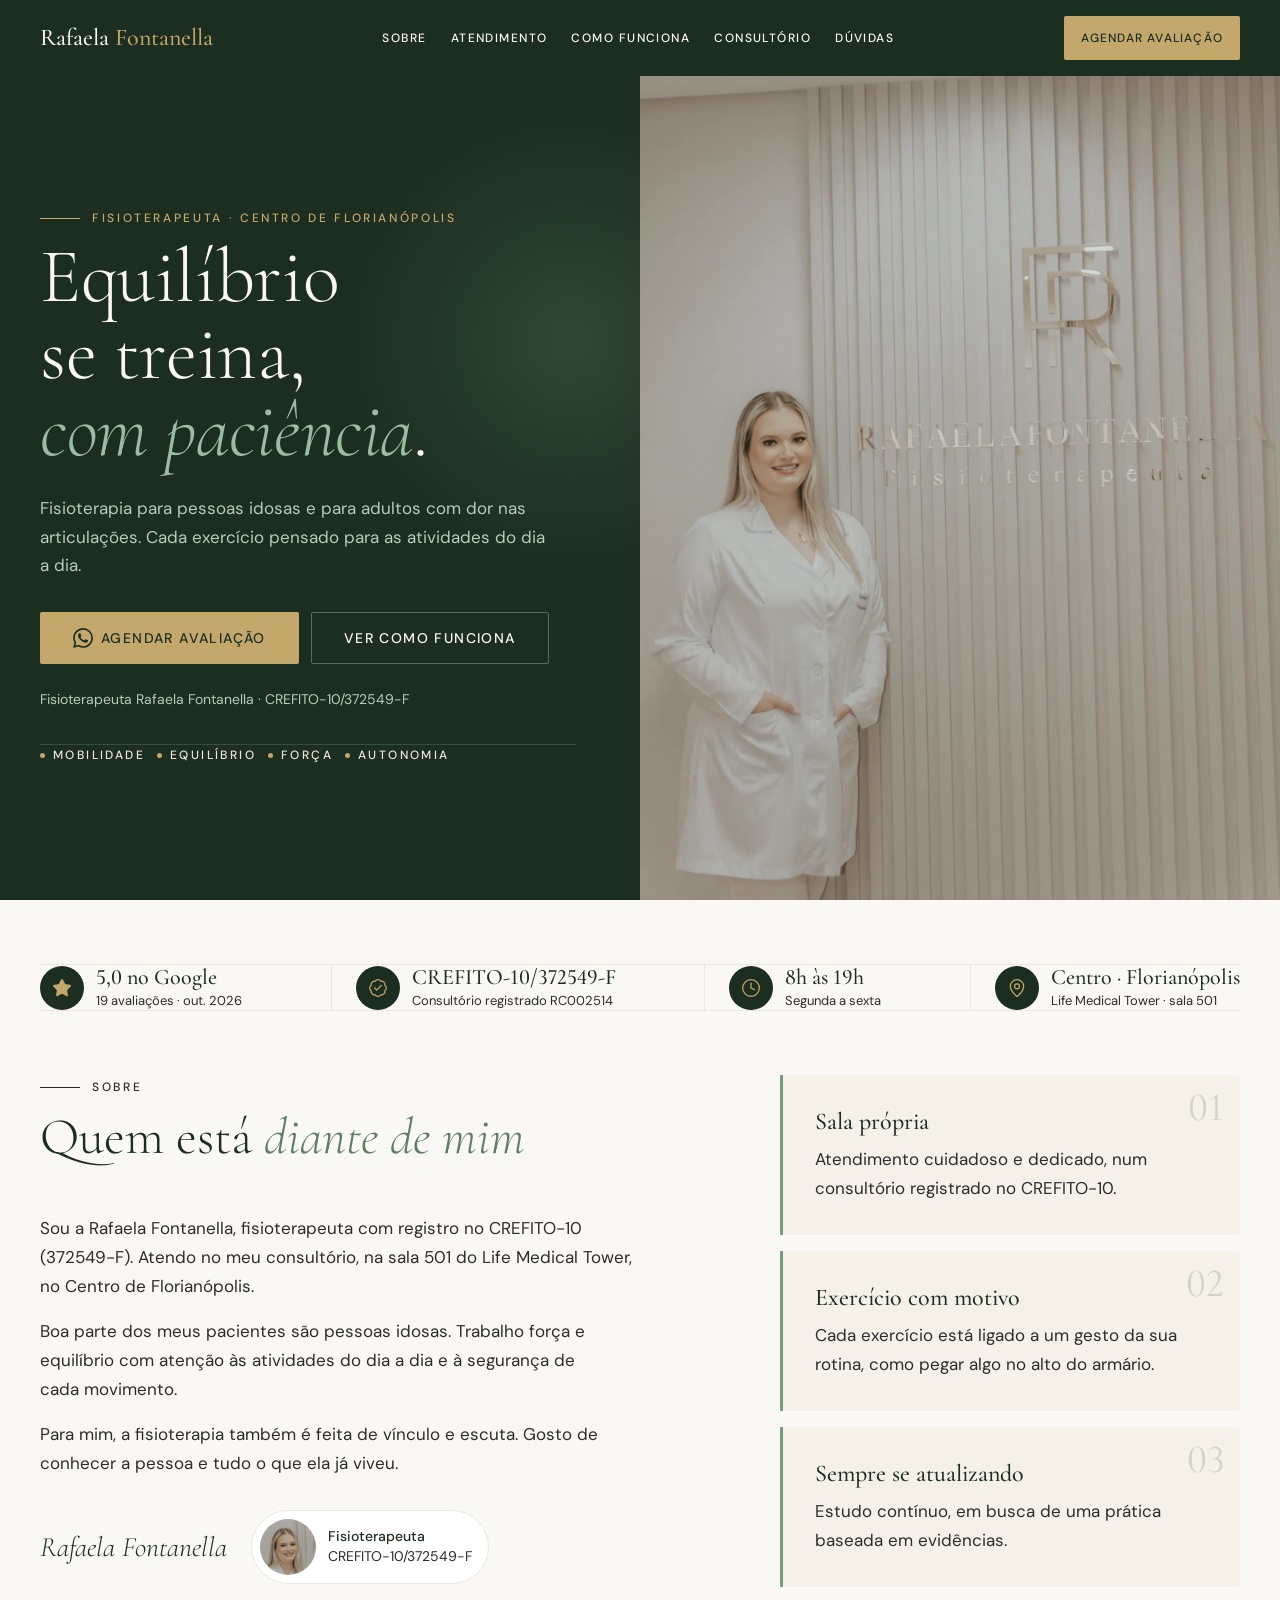
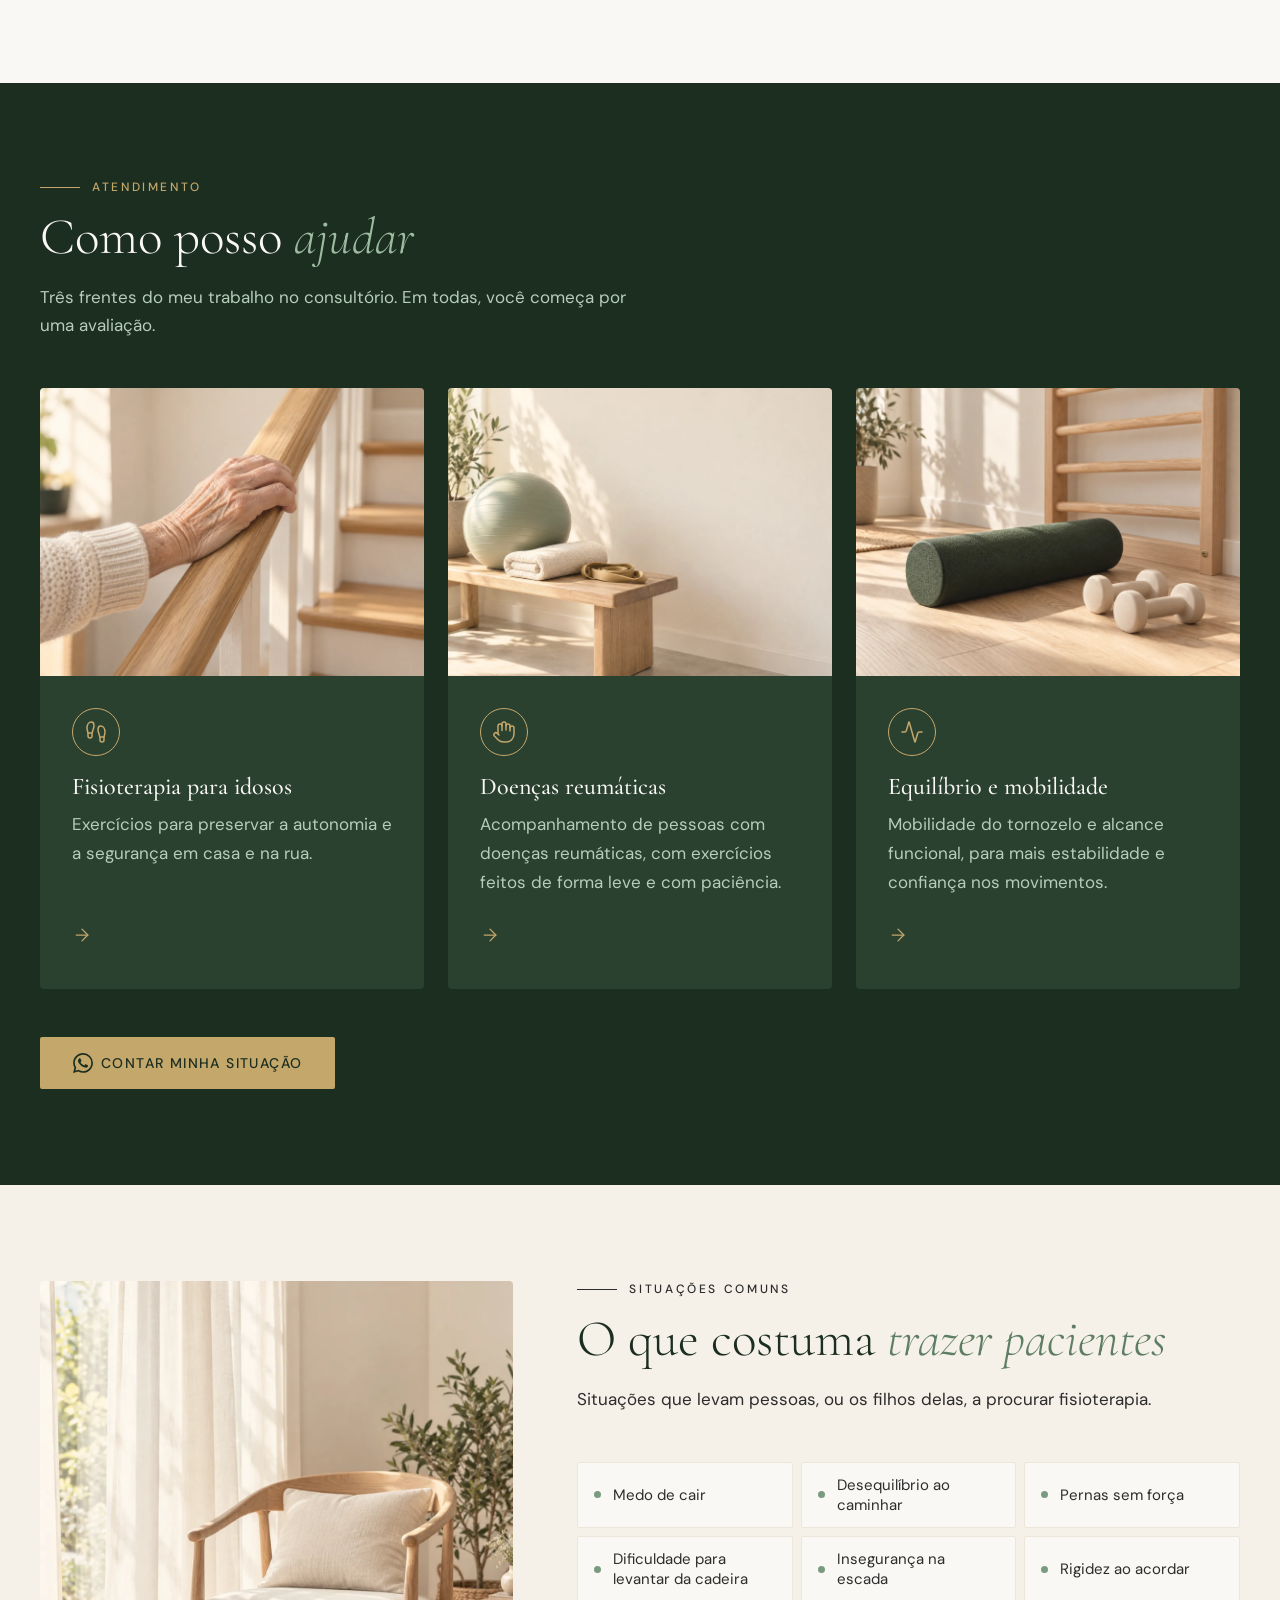
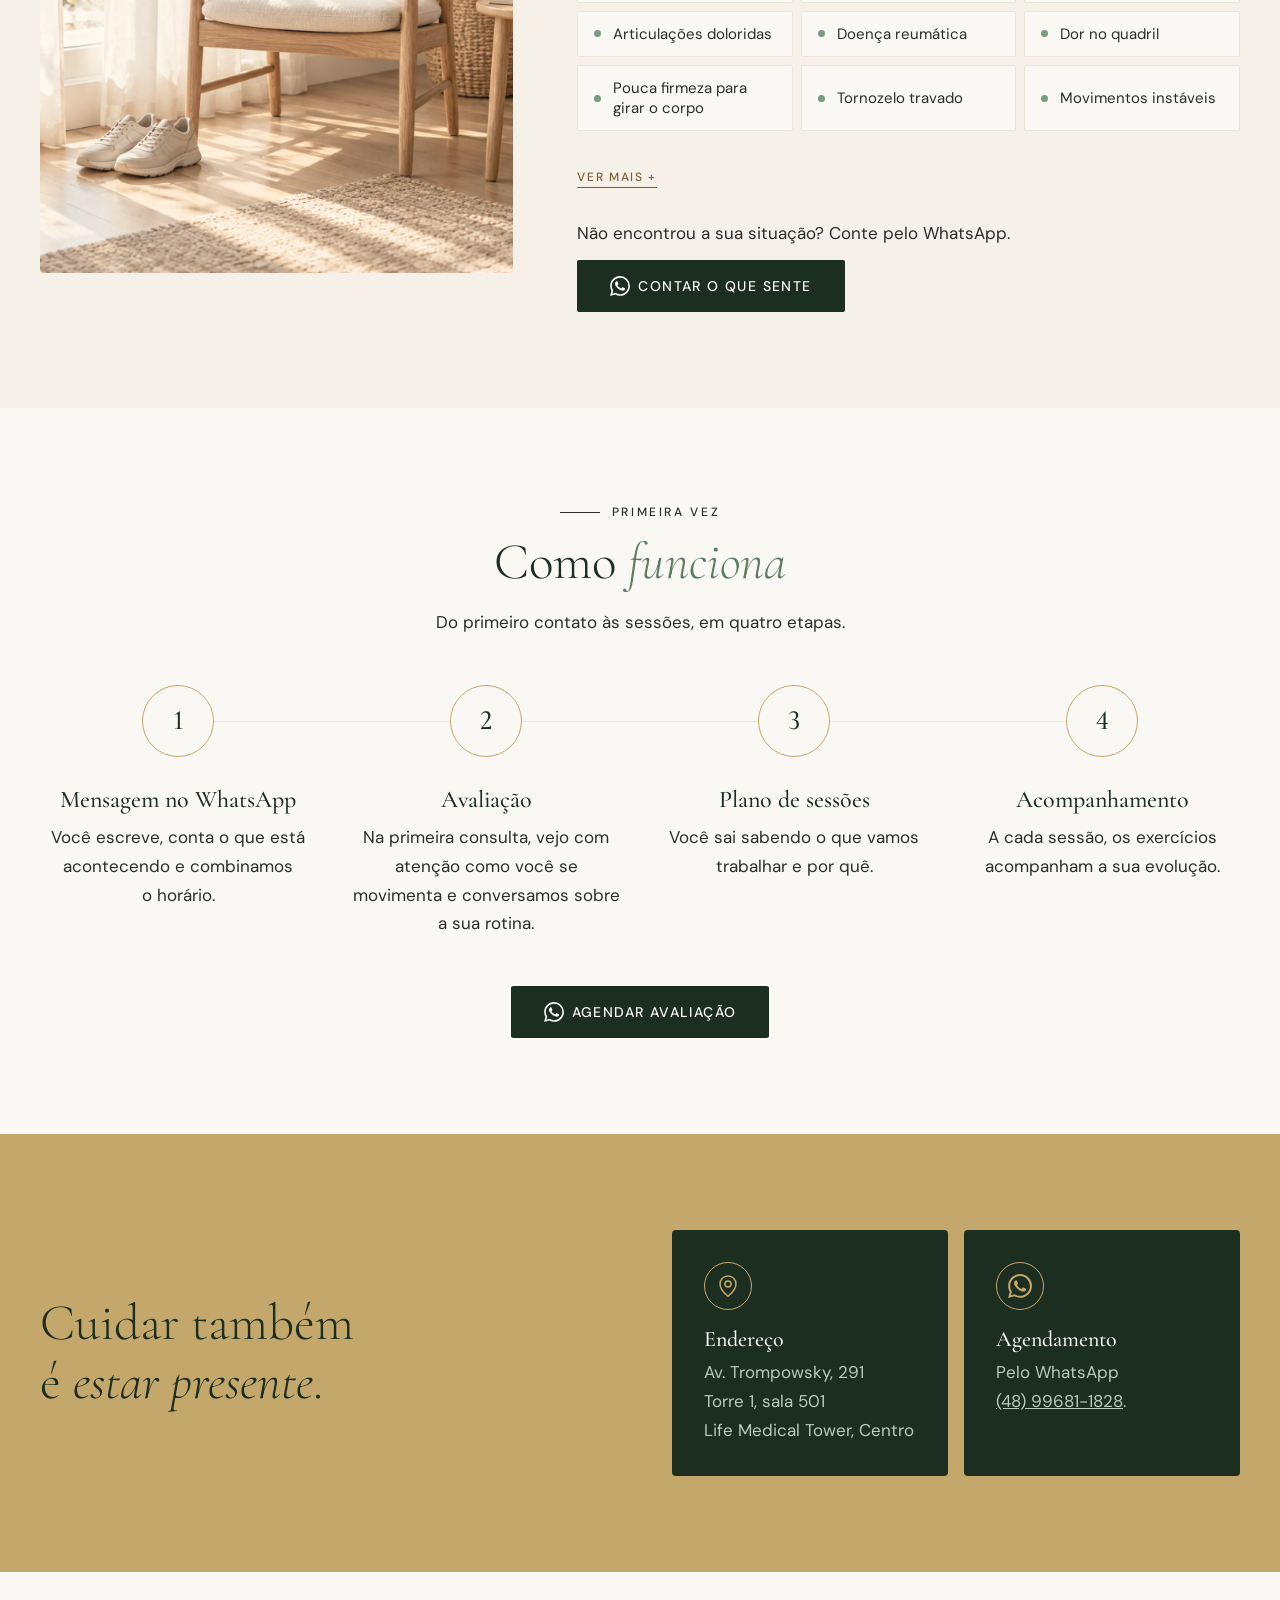
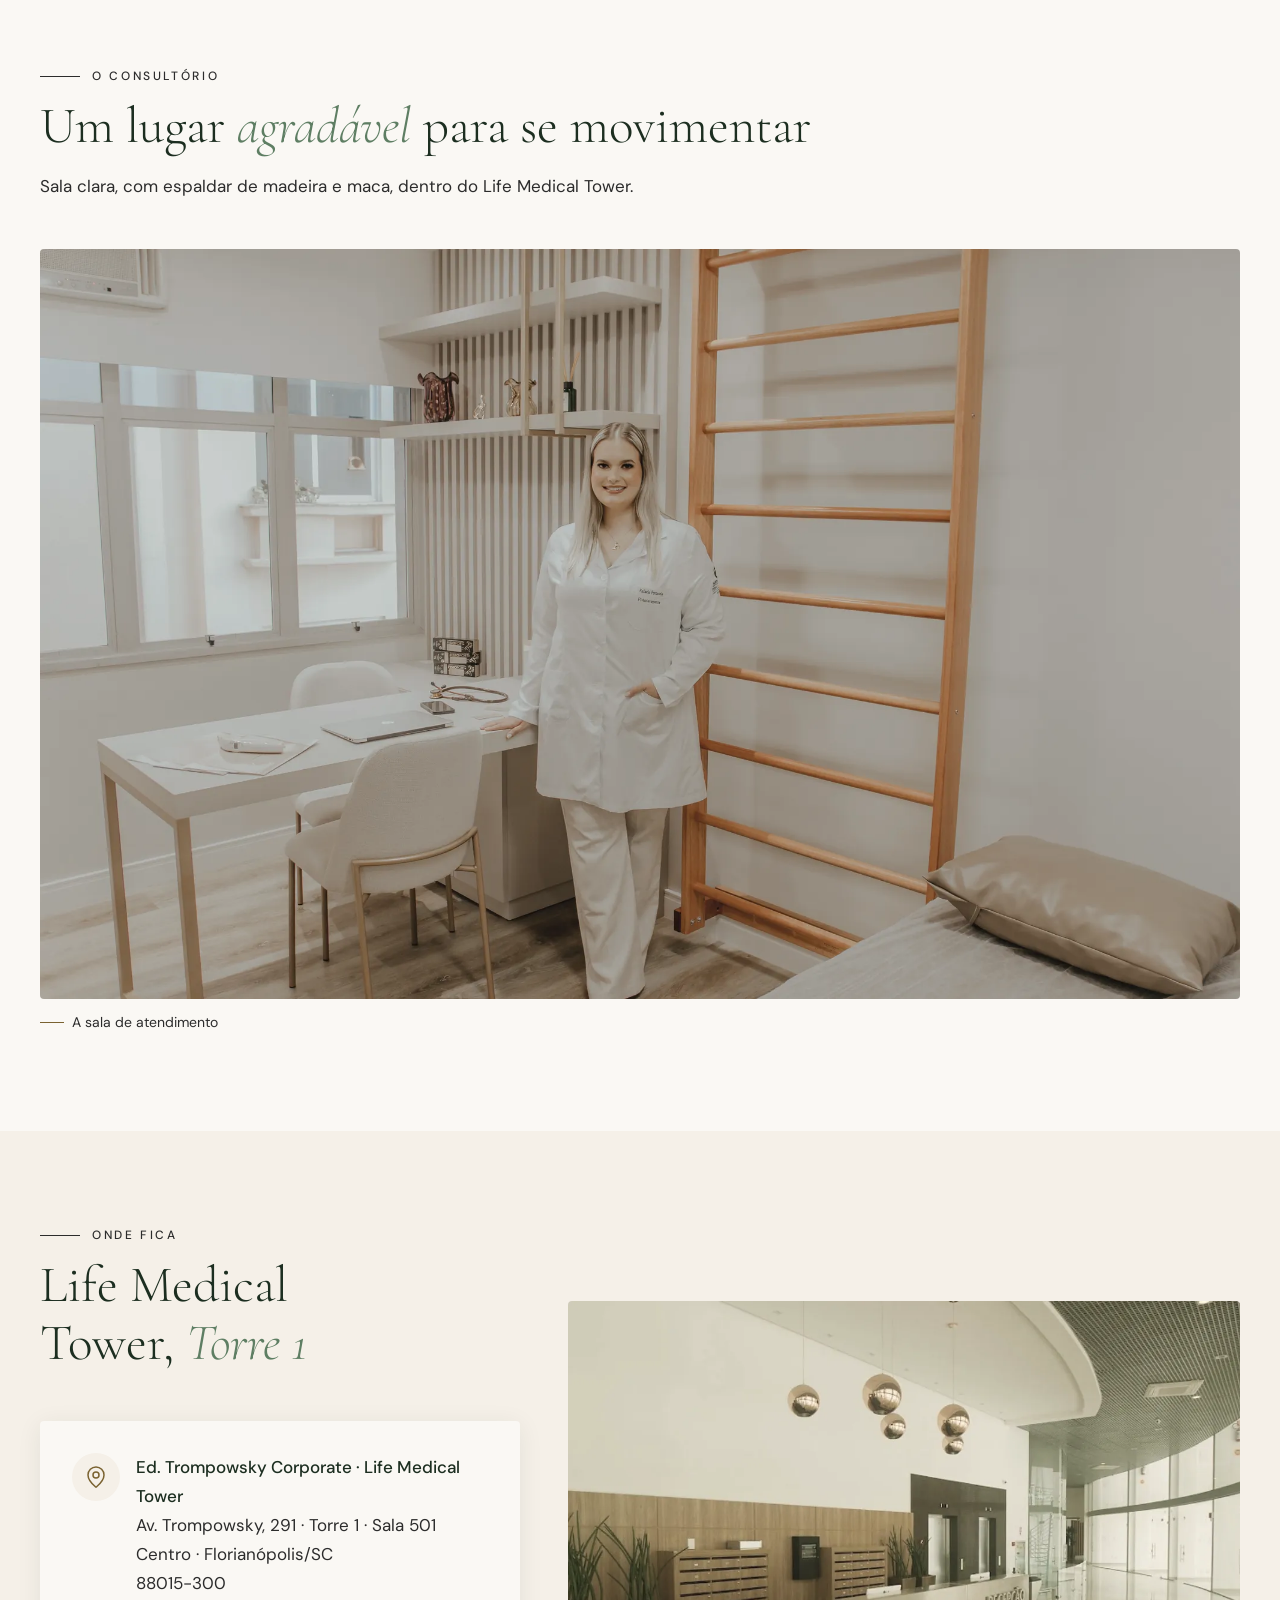
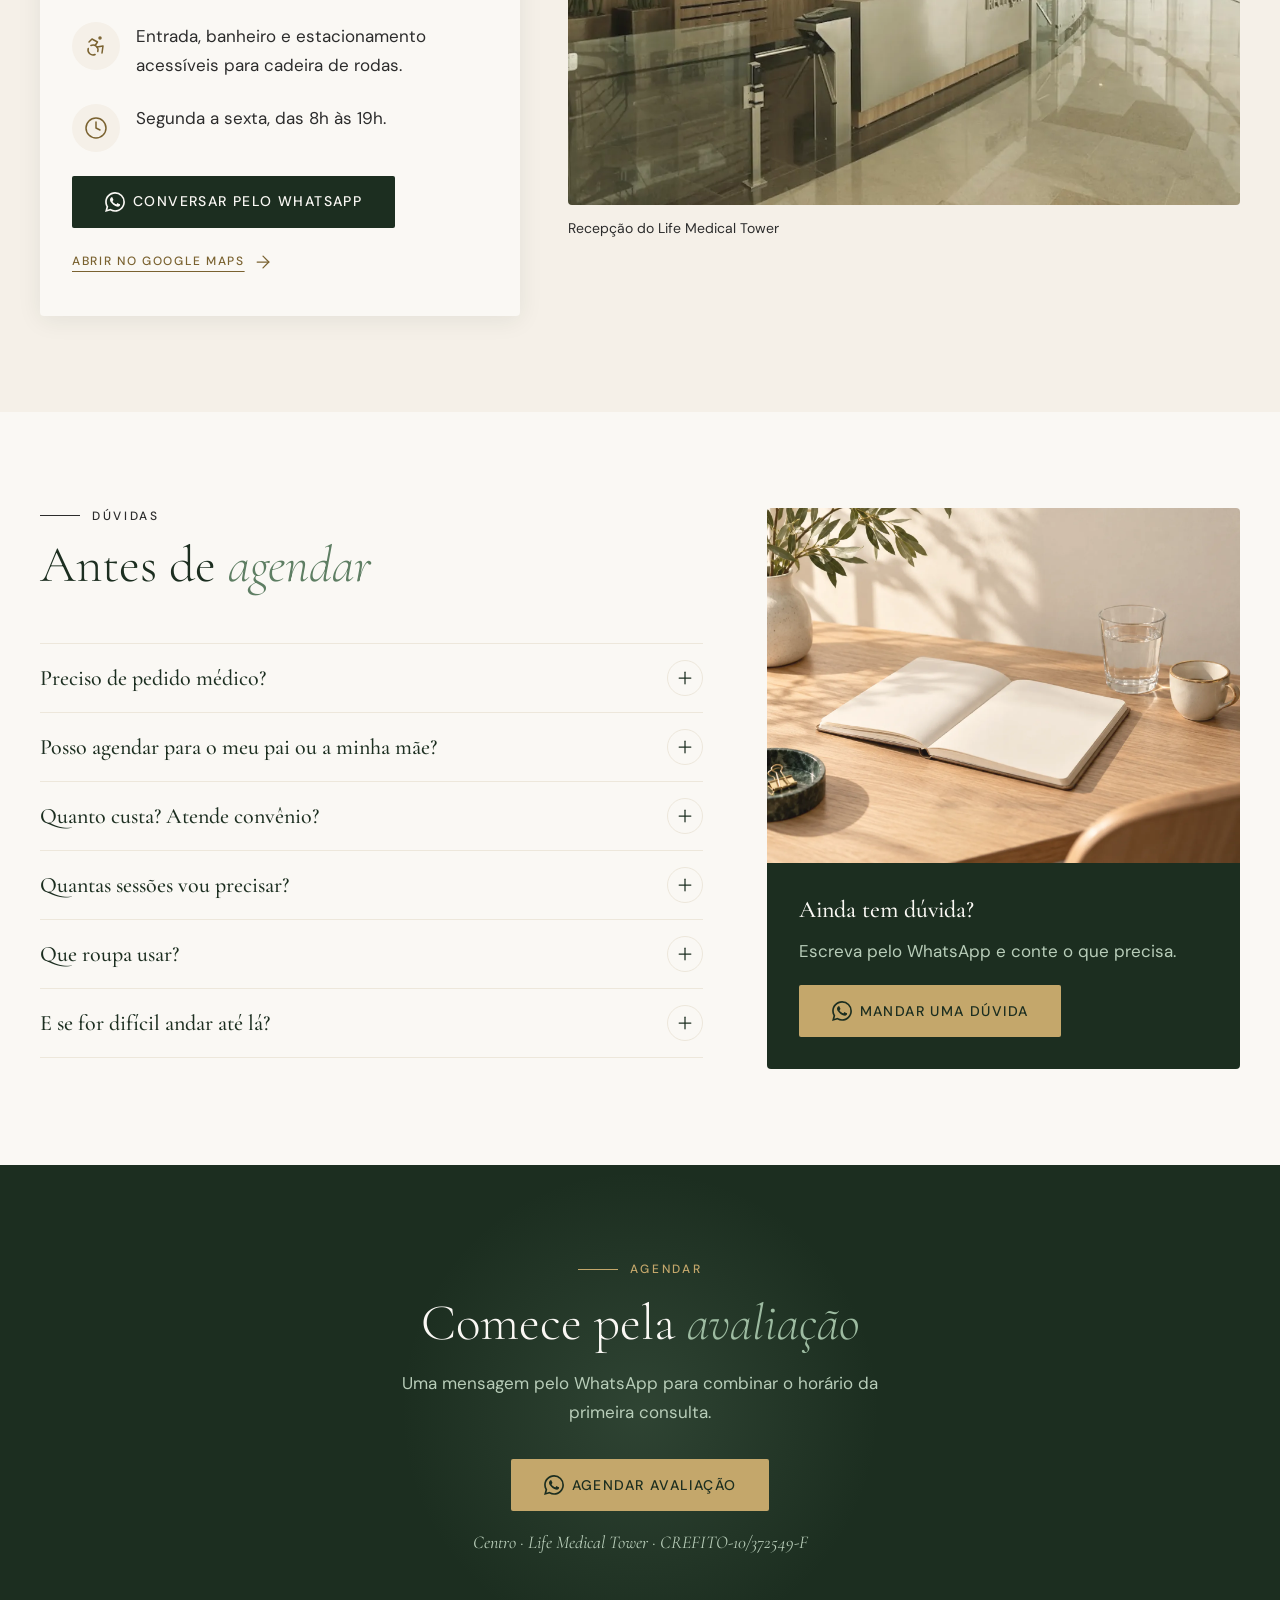
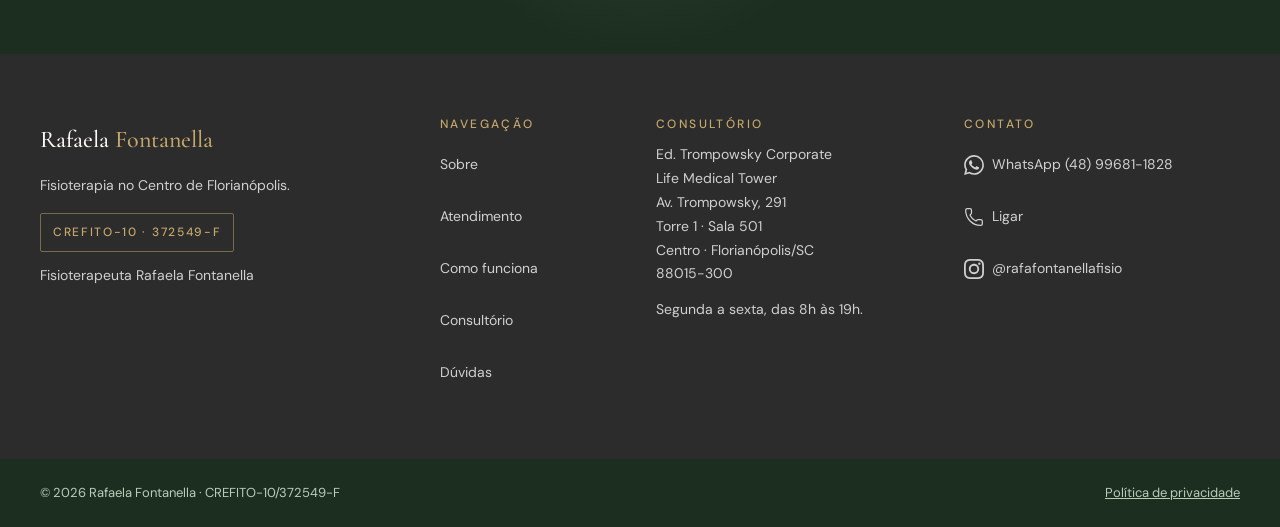
==== index.html @ 0b60a486 "Revisão via Claude Desktop 2026-10-16 14:33" ====
<!DOCTYPE html>
<html lang="pt-BR">
<head>
<meta charset="UTF-8">
<meta name="viewport" content="width=device-width, initial-scale=1">
<!-- PRÉ-VENDA: não remover até o Armin fechar a venda -->
<meta name="robots" content="noindex, nofollow">
<title>Fisioterapeuta no Centro, Florianópolis | Rafaela Fontanella</title>
<meta name="description" content="Fisioterapia para pessoas idosas e adultos no Centro de Florianópolis, no Life Medical Tower. Rafaela Fontanella, CREFITO-10/372549-F.">
<meta property="og:title" content="Fisioterapeuta no Centro, Florianópolis | Rafaela Fontanella">
<meta property="og:description" content="Fisioterapia para pessoas idosas e adultos no Centro de Florianópolis, no Life Medical Tower. Rafaela Fontanella, CREFITO-10/372549-F.">
<meta property="og:type" content="website">
<meta property="og:locale" content="pt_BR">
<meta property="og:image" content="assets/img/consultorio-sala.jpg">
<meta name="theme-color" content="#1C2E20">
<link rel="icon" href="data:image/svg+xml,%3Csvg xmlns='http://www.w3.org/2000/svg' viewBox='0 0 64 64'%3E%3Crect width='64' height='64' rx='4' fill='%231C2E20'/%3E%3Ctext x='32' y='42' text-anchor='middle' font-family='Georgia,serif' font-size='28' fill='%23C4A76B'%3ERF%3C/text%3E%3C/svg%3E">
<link rel="preconnect" href="https://fonts.googleapis.com">
<link rel="preconnect" href="https://fonts.gstatic.com" crossorigin>
<link href="https://fonts.googleapis.com/css2?family=Cormorant+Garamond:ital,wght@0,300;0,500;1,300&family=DM+Sans:opsz,wght@9..40,400;9..40,500&display=swap" rel="stylesheet">
<link rel="stylesheet" href="assets/css/base.css">
<link rel="stylesheet" href="assets/css/style.css">
<script type="application/ld+json">{"@context": "https://schema.org", "@graph": [{"@type": "Physiotherapy", "@id": "#consultorio", "name": "Rafaela Fontanella | Fisioterapeuta", "telephone": "+55 48 99681-1828", "image": "assets/img/consultorio-sala.jpg", "address": {"@type": "PostalAddress", "streetAddress": "Av. Trompowsky, 291, Torre 1, Sala 501, Ed. Trompowsky Corporate, Life Medical Tower", "addressLocality": "Florianópolis", "addressRegion": "SC", "postalCode": "88015-300", "addressCountry": "BR"}, "openingHoursSpecification": [{"@type": "OpeningHoursSpecification", "dayOfWeek": ["Monday", "Tuesday", "Wednesday", "Thursday", "Friday"], "opens": "08:00", "closes": "19:00"}], "sameAs": ["https://www.instagram.com/rafafontanellafisio/"]}, {"@type": "Person", "name": "Rafaela Fontanella", "jobTitle": "Fisioterapeuta", "identifier": {"@type": "PropertyValue", "propertyID": "CREFITO-10", "value": "372549-F"}, "worksFor": {"@id": "#consultorio"}, "sameAs": ["https://www.instagram.com/rafafontanellafisio/"]}]}</script>
</head>
<body>
<a class="pular-conteudo" href="#conteudo">Pular para o conteúdo</a>

<header data-header>
  <div class="container cabecalho">
    <a class="marca" href="#inicio" aria-label="Rafaela Fontanella, início">Rafaela&nbsp;<span>Fontanella</span></a>
    <nav class="nav" aria-label="Principal"><ul role="list"><li><a href="#sobre">Sobre</a></li><li><a href="#atendimento">Atendimento</a></li><li><a href="#como-funciona">Como funciona</a></li><li><a href="#consultorio">Consultório</a></li><li><a href="#duvidas">Dúvidas</a></li></ul></nav>
    <div class="cabecalho__acoes">
      <a class="botao botao--ouro cabecalho__cta" href="https://wa.me/5548996811828?text=Ol%C3%A1%2C%20Rafaela%21%20Vi%20seu%20site%20e%20gostaria%20de%20agendar%20uma%20avalia%C3%A7%C3%A3o%20de%20fisioterapia." target="_blank" rel="noopener"><span class="cta-longo">Agendar avaliação</span><span class="cta-curto">Agendar</span></a>
      <button class="cabecalho__menu" type="button" data-abrir-menu aria-expanded="false" aria-controls="menu-celular"><span></span><span class="sr-only">Abrir menu</span></button>
    </div>
  </div>
</header>
<nav class="menu-celular" id="menu-celular" aria-hidden="true" aria-label="Menu" data-lenis-prevent>
  <div class="menu-celular__topo">
    <span class="marca">Rafaela&nbsp;<span>Fontanella</span></span>
    <button class="menu-celular__fechar" type="button" data-fechar-menu><svg aria-hidden="true" focusable="false" class="icone icone--x" xmlns="http://www.w3.org/2000/svg" width="24" height="24" viewBox="0 0 24 24" fill="none" stroke="currentColor" stroke-width="1.5" stroke-linecap="round" stroke-linejoin="round" ><path d="M18 6 6 18" /><path d="m6 6 12 12" /></svg><span class="sr-only">Fechar menu</span></button>
  </div>
  <ul role="list"><li><a href="#sobre">Sobre</a></li><li><a href="#atendimento">Atendimento</a></li><li><a href="#como-funciona">Como funciona</a></li><li><a href="#consultorio">Consultório</a></li><li><a href="#duvidas">Dúvidas</a></li></ul>
  <a class="botao botao--ouro" href="https://wa.me/5548996811828?text=Ol%C3%A1%2C%20Rafaela%21%20Vi%20seu%20site%20e%20gostaria%20de%20agendar%20uma%20avalia%C3%A7%C3%A3o%20de%20fisioterapia." target="_blank" rel="noopener"><svg class="icone icone--marca" width="24" height="24" fill="currentColor" aria-hidden="true" focusable="false" role="img" viewBox="0 0 24 24" xmlns="http://www.w3.org/2000/svg"><path d="M17.472 14.382c-.297-.149-1.758-.867-2.03-.967-.273-.099-.471-.148-.67.15-.197.297-.767.966-.94 1.164-.173.199-.347.223-.644.075-.297-.15-1.255-.463-2.39-1.475-.883-.788-1.48-1.761-1.653-2.059-.173-.297-.018-.458.13-.606.134-.133.298-.347.446-.52.149-.174.198-.298.298-.497.099-.198.05-.371-.025-.52-.075-.149-.669-1.612-.916-2.207-.242-.579-.487-.5-.669-.51-.173-.008-.371-.01-.57-.01-.198 0-.52.074-.792.372-.272.297-1.04 1.016-1.04 2.479 0 1.462 1.065 2.875 1.213 3.074.149.198 2.096 3.2 5.077 4.487.709.306 1.262.489 1.694.625.712.227 1.36.195 1.871.118.571-.085 1.758-.719 2.006-1.413.248-.694.248-1.289.173-1.413-.074-.124-.272-.198-.57-.347m-5.421 7.403h-.004a9.87 9.87 0 01-5.031-1.378l-.361-.214-3.741.982.998-3.648-.235-.374a9.86 9.86 0 01-1.51-5.26c.001-5.45 4.436-9.884 9.888-9.884 2.64 0 5.122 1.03 6.988 2.898a9.825 9.825 0 012.893 6.994c-.003 5.45-4.437 9.884-9.885 9.884m8.413-18.297A11.815 11.815 0 0012.05 0C5.495 0 .16 5.335.157 11.892c0 2.096.547 4.142 1.588 5.945L.057 24l6.305-1.654a11.882 11.882 0 005.683 1.448h.005c6.554 0 11.89-5.335 11.893-11.893a11.821 11.821 0 00-3.48-8.413Z"/></svg> Agendar avaliação</a>
  <p class="menu-celular__registro">Fisioterapeuta Rafaela Fontanella&nbsp;· <span class="nowrap">CREFITO-10/372549-F</span></p>
</nav>

<main id="conteudo">

  <section class="heroi" id="inicio" data-heroi>
    <div class="heroi__texto">
      <p class="rotulo entrar" style="--atraso:.1s">Fisioterapeuta · Centro de Florianópolis</p>
      <h1 class="entrar" style="--atraso:.2s">Equilíbrio se treina, <em>com paciência</em>.</h1>
      <div class="midia heroi__foto-celular entrar entrar--fade" style="--atraso:.3s">
        <picture>
          <source srcset="assets/img/heroi-retrato.webp" type="image/webp">
          <img src="assets/img/heroi-retrato.jpg" width="1600" height="2000" alt="Rafaela Fontanella, de jaleco, no consultório, diante da placa com o seu nome">
        </picture>
      </div>
      <p class="heroi__apoio entrar" style="--atraso:.35s">Fisioterapia para pessoas idosas e para adultos com dor nas articulações. Cada exercício pensado para as atividades do dia a dia.</p>
      <div class="botoes entrar" style="--atraso:.5s">
        <a class="botao botao--ouro" href="https://wa.me/5548996811828?text=Ol%C3%A1%2C%20Rafaela%21%20Vi%20seu%20site%20e%20gostaria%20de%20agendar%20uma%20avalia%C3%A7%C3%A3o%20de%20fisioterapia." target="_blank" rel="noopener"><svg class="icone icone--marca" width="24" height="24" fill="currentColor" aria-hidden="true" focusable="false" role="img" viewBox="0 0 24 24" xmlns="http://www.w3.org/2000/svg"><path d="M17.472 14.382c-.297-.149-1.758-.867-2.03-.967-.273-.099-.471-.148-.67.15-.197.297-.767.966-.94 1.164-.173.199-.347.223-.644.075-.297-.15-1.255-.463-2.39-1.475-.883-.788-1.48-1.761-1.653-2.059-.173-.297-.018-.458.13-.606.134-.133.298-.347.446-.52.149-.174.198-.298.298-.497.099-.198.05-.371-.025-.52-.075-.149-.669-1.612-.916-2.207-.242-.579-.487-.5-.669-.51-.173-.008-.371-.01-.57-.01-.198 0-.52.074-.792.372-.272.297-1.04 1.016-1.04 2.479 0 1.462 1.065 2.875 1.213 3.074.149.198 2.096 3.2 5.077 4.487.709.306 1.262.489 1.694.625.712.227 1.36.195 1.871.118.571-.085 1.758-.719 2.006-1.413.248-.694.248-1.289.173-1.413-.074-.124-.272-.198-.57-.347m-5.421 7.403h-.004a9.87 9.87 0 01-5.031-1.378l-.361-.214-3.741.982.998-3.648-.235-.374a9.86 9.86 0 01-1.51-5.26c.001-5.45 4.436-9.884 9.888-9.884 2.64 0 5.122 1.03 6.988 2.898a9.825 9.825 0 012.893 6.994c-.003 5.45-4.437 9.884-9.885 9.884m8.413-18.297A11.815 11.815 0 0012.05 0C5.495 0 .16 5.335.157 11.892c0 2.096.547 4.142 1.588 5.945L.057 24l6.305-1.654a11.882 11.882 0 005.683 1.448h.005c6.554 0 11.89-5.335 11.893-11.893a11.821 11.821 0 00-3.48-8.413Z"/></svg> Agendar avaliação</a>
        <a class="botao botao--fantasma" href="#como-funciona">Ver como funciona</a>
      </div>
      <p class="heroi__registro entrar" style="--atraso:.5s">Fisioterapeuta Rafaela Fontanella&nbsp;· <span class="nowrap">CREFITO-10/372549-F</span></p>
      <ul class="heroi__termos entrar" style="--atraso:.55s" role="list" aria-label="O que é trabalhado"><li>Mobilidade</li><li>Equilíbrio</li><li>Força</li><li>Autonomia</li></ul>
    </div>
    <div class="heroi__visual entrar entrar--fade" style="--atraso:.3s">
      <div class="midia heroi__foto">
        <picture>
          <source srcset="assets/img/heroi-retrato.webp" type="image/webp">
          <img src="assets/img/heroi-retrato.jpg" width="1600" height="2000" alt="Rafaela Fontanella, de jaleco, no consultório, diante da placa com o seu nome" fetchpriority="high">
        </picture>
      </div>
    </div>
  </section>

  <section class="prova fundo-claro" aria-label="Informações do consultório">
    <div class="container">
      <ul class="info-faixa revelar" role="list">
        <li class="info info--nota"><span class="info__icone"><svg aria-hidden="true" focusable="false" class="icone icone--star" xmlns="http://www.w3.org/2000/svg" width="24" height="24" viewBox="0 0 24 24" fill="none" stroke="currentColor" stroke-width="1.5" stroke-linecap="round" stroke-linejoin="round" ><path d="M11.525 2.295a.53.53 0 0 1 .95 0l2.31 4.679a2.123 2.123 0 0 0 1.595 1.16l5.166.756a.53.53 0 0 1 .294.904l-3.736 3.638a2.123 2.123 0 0 0-.611 1.878l.882 5.14a.53.53 0 0 1-.771.56l-4.618-2.428a2.122 2.122 0 0 0-1.973 0L6.396 21.01a.53.53 0 0 1-.77-.56l.881-5.139a2.122 2.122 0 0 0-.611-1.879L2.16 9.795a.53.53 0 0 1 .294-.906l5.165-.755a2.122 2.122 0 0 0 1.597-1.16z" /></svg></span><p><b>5,0 no Google</b><span>19 avaliações · out. 2026</span></p></li>
        <li class="info"><span class="info__icone"><svg aria-hidden="true" focusable="false" class="icone icone--badge-check" xmlns="http://www.w3.org/2000/svg" width="24" height="24" viewBox="0 0 24 24" fill="none" stroke="currentColor" stroke-width="1.5" stroke-linecap="round" stroke-linejoin="round" ><path d="M3.85 8.62a4 4 0 0 1 4.78-4.77 4 4 0 0 1 6.74 0 4 4 0 0 1 4.78 4.78 4 4 0 0 1 0 6.74 4 4 0 0 1-4.77 4.78 4 4 0 0 1-6.75 0 4 4 0 0 1-4.78-4.77 4 4 0 0 1 0-6.76Z" /><path d="m16 9-5.5 5.5L8 12" /></svg></span><p><b><span class="nowrap">CREFITO-10/372549-F</span></b><span>Consultório registrado RC002514</span></p></li>
        <li class="info"><span class="info__icone"><svg aria-hidden="true" focusable="false" class="icone icone--clock" xmlns="http://www.w3.org/2000/svg" width="24" height="24" viewBox="0 0 24 24" fill="none" stroke="currentColor" stroke-width="1.5" stroke-linecap="round" stroke-linejoin="round" ><circle cx="12" cy="12" r="10" /><path d="M12 6v6l4 2" /></svg></span><p><b>8h às 19h</b><span>Segunda a sexta</span></p></li>
        <li class="info"><span class="info__icone"><svg aria-hidden="true" focusable="false" class="icone icone--map-pin" xmlns="http://www.w3.org/2000/svg" width="24" height="24" viewBox="0 0 24 24" fill="none" stroke="currentColor" stroke-width="1.5" stroke-linecap="round" stroke-linejoin="round" ><path d="M20 10c0 4.993-5.539 10.193-7.399 11.799a1 1 0 0 1-1.202 0C9.539 20.193 4 14.993 4 10a8 8 0 0 1 16 0" /><circle cx="12" cy="10" r="3" /></svg></span><p><b>Centro · Florianópolis</b><span>Life Medical Tower · sala 501</span></p></li>
      </ul>
    </div>
  </section>

  <section class="secao sobre fundo-claro" id="sobre">
    <div class="container sobre__grade">
      <div class="sobre__texto revelar">
        <div class="cabeca">
          <p class="rotulo">Sobre</p>
          <h2>Quem está <em>diante de mim</em></h2>
        </div>
        <p>Sou a Rafaela Fontanella, fisioterapeuta com registro no CREFITO-10 (372549-F). Atendo no meu consultório, na sala 501 do Life Medical Tower, no Centro de Florianópolis.</p>
        <p>Boa parte dos meus pacientes são pessoas idosas. Trabalho força e equilíbrio com atenção às atividades do dia a dia e à segurança de cada movimento.</p>
        <p>Para mim, a fisioterapia também é feita de vínculo e escuta. Gosto de conhecer a pessoa e tudo o que ela já viveu.</p>
        <div class="sobre__assinatura">
          <span class="assinatura">Rafaela Fontanella</span>
          <div class="avatar-cartao">
            <div class="midia proporcao-avatar"><picture><source srcset="assets/img/sobre-avatar.webp" type="image/webp"><img src="assets/img/sobre-avatar.jpg" width="400" height="400" alt="" sizes="56px" loading="lazy" decoding="async"></picture></div>
            <p><strong>Fisioterapeuta</strong>CREFITO-10/372549-F</p>
          </div>
        </div>
      </div>
      <ul class="compromissos surgir" role="list">
        <li class="compromisso" style="--i:2"><span class="compromisso__num" aria-hidden="true">01</span><h3>Sala própria</h3><p>Atendimento cuidadoso e dedicado, num consultório registrado no CREFITO-10.</p></li>
        <li class="compromisso" style="--i:3"><span class="compromisso__num" aria-hidden="true">02</span><h3>Exercício com motivo</h3><p>Cada exercício está ligado a um gesto da sua rotina, como pegar algo no alto do armário.</p></li>
        <li class="compromisso" style="--i:4"><span class="compromisso__num" aria-hidden="true">03</span><h3>Sempre se atualizando</h3><p>Estudo contínuo, em busca de uma prática baseada em evidências.</p></li>
      </ul>
    </div>
  </section>

  <section class="secao escuro" id="atendimento">
    <div class="container">
      <div class="cabeca revelar">
        <p class="rotulo">Atendimento</p>
        <h2>Como posso <em>ajudar</em></h2>
        <p>Três frentes do meu trabalho no consultório. Em todas, você começa por uma avaliação.</p>
      </div>
      <ul class="servicos surgir" role="list">
        <li class="servico" style="--i:0">
          <div class="midia"><picture><source srcset="assets/img/servico-idosos.webp" type="image/webp"><img src="assets/img/servico-idosos.jpg" width="1600" height="1200" alt="Mão de uma pessoa idosa apoiada num corrimão de madeira" sizes="(min-width: 900px) 33vw, 100vw" loading="lazy" decoding="async"></picture></div>
          <div class="servico__corpo">
            <span class="icone-circulo"><svg aria-hidden="true" focusable="false" class="icone icone--footprints" xmlns="http://www.w3.org/2000/svg" width="24" height="24" viewBox="0 0 24 24" fill="none" stroke="currentColor" stroke-width="1.5" stroke-linecap="round" stroke-linejoin="round" ><path d="M4 16v-2.38C4 11.5 2.97 10.5 3 8c.03-2.72 1.49-6 4.5-6C9.37 2 10 3.8 10 5.5c0 3.11-2 5.66-2 8.68V16a2 2 0 1 1-4 0Z" /><path d="M20 20v-2.38c0-2.12 1.03-3.12 1-5.62-.03-2.72-1.49-6-4.5-6C14.63 6 14 7.8 14 9.5c0 3.11 2 5.66 2 8.68V20a2 2 0 1 0 4 0Z" /><path d="M16 17h4" /><path d="M4 13h4" /></svg></span>
            <h3>Fisioterapia para idosos</h3>
            <p>Exercícios para preservar a autonomia e a segurança em casa e na rua.</p>
            <a class="link servico__seta" href="https://wa.me/5548996811828?text=Ol%C3%A1%2C%20Rafaela%21%20Vi%20seu%20site%20e%20gostaria%20de%20saber%20sobre%20fisioterapia%20para%20uma%20pessoa%20idosa%20da%20minha%20fam%C3%ADlia." target="_blank" rel="noopener" aria-label="Conversar pelo WhatsApp sobre fisioterapia para idosos"><svg aria-hidden="true" focusable="false" class="icone icone--arrow-right" xmlns="http://www.w3.org/2000/svg" width="24" height="24" viewBox="0 0 24 24" fill="none" stroke="currentColor" stroke-width="1.5" stroke-linecap="round" stroke-linejoin="round" ><path d="M5 12h14" /><path d="m12 5 7 7-7 7" /></svg></a>
          </div>
        </li>
        <li class="servico" style="--i:1">
          <div class="midia"><picture><source srcset="assets/img/servico-reumaticas.webp" type="image/webp"><img src="assets/img/servico-reumaticas.jpg" width="1600" height="1200" alt="Bola de exercício, toalha e faixa elástica sobre um banco de madeira" sizes="(min-width: 900px) 33vw, 100vw" loading="lazy" decoding="async"></picture></div>
          <div class="servico__corpo">
            <span class="icone-circulo"><svg aria-hidden="true" focusable="false" class="icone icone--hand" xmlns="http://www.w3.org/2000/svg" width="24" height="24" viewBox="0 0 24 24" fill="none" stroke="currentColor" stroke-width="1.5" stroke-linecap="round" stroke-linejoin="round" ><path d="M18 11V6a2 2 0 0 0-2-2a2 2 0 0 0-2 2" /><path d="M14 10V4a2 2 0 0 0-2-2a2 2 0 0 0-2 2v2" /><path d="M10 10.5V6a2 2 0 0 0-2-2a2 2 0 0 0-2 2v8" /><path d="M18 8a2 2 0 1 1 4 0v6a8 8 0 0 1-8 8h-2c-2.8 0-4.5-.86-5.99-2.34l-3.6-3.6a2 2 0 0 1 2.83-2.82L7 15" /></svg></span>
            <h3>Doenças reumáticas</h3>
            <p>Acompanhamento de pessoas com doenças reumáticas, com exercícios feitos de forma leve e com paciência.</p>
            <a class="link servico__seta" href="https://wa.me/5548996811828?text=Ol%C3%A1%2C%20Rafaela%21%20Vi%20seu%20site%20e%20gostaria%20de%20saber%20sobre%20fisioterapia%20para%20dores%20nas%20articula%C3%A7%C3%B5es." target="_blank" rel="noopener" aria-label="Conversar pelo WhatsApp sobre doenças reumáticas"><svg aria-hidden="true" focusable="false" class="icone icone--arrow-right" xmlns="http://www.w3.org/2000/svg" width="24" height="24" viewBox="0 0 24 24" fill="none" stroke="currentColor" stroke-width="1.5" stroke-linecap="round" stroke-linejoin="round" ><path d="M5 12h14" /><path d="m12 5 7 7-7 7" /></svg></a>
          </div>
        </li>
        <li class="servico" style="--i:2">
          <div class="midia"><picture><source srcset="assets/img/servico-ortopedia.webp" type="image/webp"><img src="assets/img/servico-ortopedia.jpg" width="1600" height="1200" alt="Rolo de espuma e halteres leves no piso, ao pé de um espaldar de madeira" sizes="(min-width: 900px) 33vw, 100vw" loading="lazy" decoding="async"></picture></div>
          <div class="servico__corpo">
            <span class="icone-circulo"><svg aria-hidden="true" focusable="false" class="icone icone--activity" xmlns="http://www.w3.org/2000/svg" width="24" height="24" viewBox="0 0 24 24" fill="none" stroke="currentColor" stroke-width="1.5" stroke-linecap="round" stroke-linejoin="round" ><path d="M22 12h-2.48a2 2 0 0 0-1.93 1.46l-2.35 8.36a.25.25 0 0 1-.48 0L9.24 2.18a.25.25 0 0 0-.48 0l-2.35 8.36A2 2 0 0 1 4.49 12H2" /></svg></span>
            <h3>Equilíbrio e mobilidade</h3>
            <p>Mobilidade do tornozelo e alcance funcional, para mais estabilidade e confiança nos movimentos.</p>
            <a class="link servico__seta" href="https://wa.me/5548996811828?text=Ol%C3%A1%2C%20Rafaela%21%20Vi%20seu%20site%20e%20gostaria%20de%20saber%20sobre%20fisioterapia%20para%20equil%C3%ADbrio%20e%20mobilidade." target="_blank" rel="noopener" aria-label="Conversar pelo WhatsApp sobre equilíbrio e mobilidade"><svg aria-hidden="true" focusable="false" class="icone icone--arrow-right" xmlns="http://www.w3.org/2000/svg" width="24" height="24" viewBox="0 0 24 24" fill="none" stroke="currentColor" stroke-width="1.5" stroke-linecap="round" stroke-linejoin="round" ><path d="M5 12h14" /><path d="m12 5 7 7-7 7" /></svg></a>
          </div>
        </li>
      </ul>
      <div class="atendimento__acao revelar">
        <a class="botao botao--ouro" href="https://wa.me/5548996811828?text=Ol%C3%A1%2C%20Rafaela%21%20Vi%20seu%20site%20e%20gostaria%20de%20agendar%20uma%20avalia%C3%A7%C3%A3o%20de%20fisioterapia." target="_blank" rel="noopener"><svg class="icone icone--marca" width="24" height="24" fill="currentColor" aria-hidden="true" focusable="false" role="img" viewBox="0 0 24 24" xmlns="http://www.w3.org/2000/svg"><path d="M17.472 14.382c-.297-.149-1.758-.867-2.03-.967-.273-.099-.471-.148-.67.15-.197.297-.767.966-.94 1.164-.173.199-.347.223-.644.075-.297-.15-1.255-.463-2.39-1.475-.883-.788-1.48-1.761-1.653-2.059-.173-.297-.018-.458.13-.606.134-.133.298-.347.446-.52.149-.174.198-.298.298-.497.099-.198.05-.371-.025-.52-.075-.149-.669-1.612-.916-2.207-.242-.579-.487-.5-.669-.51-.173-.008-.371-.01-.57-.01-.198 0-.52.074-.792.372-.272.297-1.04 1.016-1.04 2.479 0 1.462 1.065 2.875 1.213 3.074.149.198 2.096 3.2 5.077 4.487.709.306 1.262.489 1.694.625.712.227 1.36.195 1.871.118.571-.085 1.758-.719 2.006-1.413.248-.694.248-1.289.173-1.413-.074-.124-.272-.198-.57-.347m-5.421 7.403h-.004a9.87 9.87 0 01-5.031-1.378l-.361-.214-3.741.982.998-3.648-.235-.374a9.86 9.86 0 01-1.51-5.26c.001-5.45 4.436-9.884 9.888-9.884 2.64 0 5.122 1.03 6.988 2.898a9.825 9.825 0 012.893 6.994c-.003 5.45-4.437 9.884-9.885 9.884m8.413-18.297A11.815 11.815 0 0012.05 0C5.495 0 .16 5.335.157 11.892c0 2.096.547 4.142 1.588 5.945L.057 24l6.305-1.654a11.882 11.882 0 005.683 1.448h.005c6.554 0 11.89-5.335 11.893-11.893a11.821 11.821 0 00-3.48-8.413Z"/></svg> Contar minha situação</a>
      </div>
    </div>
  </section>

  <section class="secao fundo-tom" id="situacoes">
    <div class="container situacoes__grade">
      <div class="midia situacoes__foto surgir-img revelar"><picture><source srcset="assets/img/situacoes-luz.webp" type="image/webp"><img src="assets/img/situacoes-luz.jpg" width="1200" height="1504" alt="Poltrona de madeira junto a uma janela com cortina clara e um par de tênis no chão" sizes="(min-width: 900px) 40vw, 100vw" loading="lazy" decoding="async"></picture></div>
      <div>
        <div class="cabeca revelar">
          <p class="rotulo">Situações comuns</p>
          <h2>O que costuma <em>trazer pacientes</em></h2>
          <p>Situações que levam pessoas, ou os filhos delas, a procurar fisioterapia.</p>
        </div>
        <ul class="pilulas surgir" role="list"><li class="pilula" style="--i:0">Medo de cair</li><li class="pilula" style="--i:1">Desequilíbrio ao caminhar</li><li class="pilula" style="--i:2">Pernas sem força</li><li class="pilula" style="--i:3">Dificuldade para levantar da cadeira</li><li class="pilula" style="--i:4">Insegurança na escada</li><li class="pilula" style="--i:5">Rigidez ao acordar</li><li class="pilula" style="--i:6">Articulações doloridas</li><li class="pilula" style="--i:7">Doença reumática</li><li class="pilula" style="--i:8">Dor no quadril</li><li class="pilula" style="--i:8">Pouca firmeza para girar o corpo</li><li class="pilula" style="--i:8">Tornozelo travado</li><li class="pilula" style="--i:8">Movimentos instáveis</li></ul>
        <ul class="pilulas pilulas__mais" id="pilulas-mais" role="list" hidden><li class="pilula">Dificuldade para alcançar objetos</li><li class="pilula">Passos curtos e arrastados</li><li class="pilula">Pouco movimento depois de uma internação</li><li class="pilula">Receio de sair sozinho na rua</li></ul>
        <div class="situacoes__rodape">
          <button class="botao-mais link" type="button" aria-expanded="false" aria-controls="pilulas-mais" data-ver-mais>Ver mais +</button>
          <p class="situacoes__nota">Não encontrou a sua situação? Conte pelo WhatsApp.</p>
          <a class="botao botao--escuro" href="https://wa.me/5548996811828?text=Ol%C3%A1%2C%20Rafaela%21%20Vi%20seu%20site%20e%20queria%20contar%20o%20que%20estou%20sentindo%20para%20saber%20se%20a%20fisioterapia%20pode%20ajudar." target="_blank" rel="noopener"><svg class="icone icone--marca" width="24" height="24" fill="currentColor" aria-hidden="true" focusable="false" role="img" viewBox="0 0 24 24" xmlns="http://www.w3.org/2000/svg"><path d="M17.472 14.382c-.297-.149-1.758-.867-2.03-.967-.273-.099-.471-.148-.67.15-.197.297-.767.966-.94 1.164-.173.199-.347.223-.644.075-.297-.15-1.255-.463-2.39-1.475-.883-.788-1.48-1.761-1.653-2.059-.173-.297-.018-.458.13-.606.134-.133.298-.347.446-.52.149-.174.198-.298.298-.497.099-.198.05-.371-.025-.52-.075-.149-.669-1.612-.916-2.207-.242-.579-.487-.5-.669-.51-.173-.008-.371-.01-.57-.01-.198 0-.52.074-.792.372-.272.297-1.04 1.016-1.04 2.479 0 1.462 1.065 2.875 1.213 3.074.149.198 2.096 3.2 5.077 4.487.709.306 1.262.489 1.694.625.712.227 1.36.195 1.871.118.571-.085 1.758-.719 2.006-1.413.248-.694.248-1.289.173-1.413-.074-.124-.272-.198-.57-.347m-5.421 7.403h-.004a9.87 9.87 0 01-5.031-1.378l-.361-.214-3.741.982.998-3.648-.235-.374a9.86 9.86 0 01-1.51-5.26c.001-5.45 4.436-9.884 9.888-9.884 2.64 0 5.122 1.03 6.988 2.898a9.825 9.825 0 012.893 6.994c-.003 5.45-4.437 9.884-9.885 9.884m8.413-18.297A11.815 11.815 0 0012.05 0C5.495 0 .16 5.335.157 11.892c0 2.096.547 4.142 1.588 5.945L.057 24l6.305-1.654a11.882 11.882 0 005.683 1.448h.005c6.554 0 11.89-5.335 11.893-11.893a11.821 11.821 0 00-3.48-8.413Z"/></svg> Contar o que sente</a>
        </div>
      </div>
    </div>
  </section>

  <section class="secao fundo-claro" id="como-funciona">
    <div class="container">
      <div class="cabeca revelar">
        <p class="rotulo">Primeira vez</p>
        <h2>Como <em>funciona</em></h2>
        <p>Do primeiro contato às sessões, em quatro etapas.</p>
      </div>
      <ol class="passos surgir" role="list">
        <li class="passo" style="--i:0"><span class="passo__num" aria-hidden="true">1</span><div><h3>Mensagem no WhatsApp</h3><p>Você escreve, conta o que está acontecendo e combinamos o horário.</p></div></li>
        <li class="passo" style="--i:1"><span class="passo__num" aria-hidden="true">2</span><div><h3>Avaliação</h3><p>Na primeira consulta, vejo com atenção como você se movimenta e conversamos sobre a sua rotina.</p></div></li>
        <li class="passo" style="--i:2"><span class="passo__num" aria-hidden="true">3</span><div><h3>Plano de sessões</h3><p>Você sai sabendo o que vamos trabalhar e por quê.</p></div></li>
        <li class="passo" style="--i:3"><span class="passo__num" aria-hidden="true">4</span><div><h3>Acompanhamento</h3><p>A cada sessão, os exercícios acompanham a sua evolução.</p></div></li>
      </ol>
      <div class="passos__acao revelar">
        <a class="botao botao--escuro" href="https://wa.me/5548996811828?text=Ol%C3%A1%2C%20Rafaela%21%20Vi%20seu%20site%20e%20gostaria%20de%20agendar%20uma%20avalia%C3%A7%C3%A3o%20de%20fisioterapia." target="_blank" rel="noopener"><svg class="icone icone--marca" width="24" height="24" fill="currentColor" aria-hidden="true" focusable="false" role="img" viewBox="0 0 24 24" xmlns="http://www.w3.org/2000/svg"><path d="M17.472 14.382c-.297-.149-1.758-.867-2.03-.967-.273-.099-.471-.148-.67.15-.197.297-.767.966-.94 1.164-.173.199-.347.223-.644.075-.297-.15-1.255-.463-2.39-1.475-.883-.788-1.48-1.761-1.653-2.059-.173-.297-.018-.458.13-.606.134-.133.298-.347.446-.52.149-.174.198-.298.298-.497.099-.198.05-.371-.025-.52-.075-.149-.669-1.612-.916-2.207-.242-.579-.487-.5-.669-.51-.173-.008-.371-.01-.57-.01-.198 0-.52.074-.792.372-.272.297-1.04 1.016-1.04 2.479 0 1.462 1.065 2.875 1.213 3.074.149.198 2.096 3.2 5.077 4.487.709.306 1.262.489 1.694.625.712.227 1.36.195 1.871.118.571-.085 1.758-.719 2.006-1.413.248-.694.248-1.289.173-1.413-.074-.124-.272-.198-.57-.347m-5.421 7.403h-.004a9.87 9.87 0 01-5.031-1.378l-.361-.214-3.741.982.998-3.648-.235-.374a9.86 9.86 0 01-1.51-5.26c.001-5.45 4.436-9.884 9.888-9.884 2.64 0 5.122 1.03 6.988 2.898a9.825 9.825 0 012.893 6.994c-.003 5.45-4.437 9.884-9.885 9.884m8.413-18.297A11.815 11.815 0 0012.05 0C5.495 0 .16 5.335.157 11.892c0 2.096.547 4.142 1.588 5.945L.057 24l6.305-1.654a11.882 11.882 0 005.683 1.448h.005c6.554 0 11.89-5.335 11.893-11.893a11.821 11.821 0 00-3.48-8.413Z"/></svg> Agendar avaliação</a>
      </div>
    </div>
  </section>

  <section class="faixa-ouro" id="horario" aria-label="Endereço e agendamento">
    <div class="container faixa-ouro__grade">
      <h2 class="revelar">Cuidar também é <em>estar presente</em>.</h2>
      <ul class="faixa-ouro__cartoes surgir" role="list">
        <li class="cartao-verde" style="--i:1"><span class="icone-circulo"><svg aria-hidden="true" focusable="false" class="icone icone--map-pin" xmlns="http://www.w3.org/2000/svg" width="24" height="24" viewBox="0 0 24 24" fill="none" stroke="currentColor" stroke-width="1.5" stroke-linecap="round" stroke-linejoin="round" ><path d="M20 10c0 4.993-5.539 10.193-7.399 11.799a1 1 0 0 1-1.202 0C9.539 20.193 4 14.993 4 10a8 8 0 0 1 16 0" /><circle cx="12" cy="10" r="3" /></svg></span><div><h3>Endereço</h3><p>Av. Trompowsky, 291<br><span class="nowrap">Torre 1, sala 501</span><br>Life Medical Tower, Centro</p></div></li>
        <li class="cartao-verde" style="--i:2"><span class="icone-circulo"><svg class="icone icone--marca" width="24" height="24" fill="currentColor" aria-hidden="true" focusable="false" role="img" viewBox="0 0 24 24" xmlns="http://www.w3.org/2000/svg"><path d="M17.472 14.382c-.297-.149-1.758-.867-2.03-.967-.273-.099-.471-.148-.67.15-.197.297-.767.966-.94 1.164-.173.199-.347.223-.644.075-.297-.15-1.255-.463-2.39-1.475-.883-.788-1.48-1.761-1.653-2.059-.173-.297-.018-.458.13-.606.134-.133.298-.347.446-.52.149-.174.198-.298.298-.497.099-.198.05-.371-.025-.52-.075-.149-.669-1.612-.916-2.207-.242-.579-.487-.5-.669-.51-.173-.008-.371-.01-.57-.01-.198 0-.52.074-.792.372-.272.297-1.04 1.016-1.04 2.479 0 1.462 1.065 2.875 1.213 3.074.149.198 2.096 3.2 5.077 4.487.709.306 1.262.489 1.694.625.712.227 1.36.195 1.871.118.571-.085 1.758-.719 2.006-1.413.248-.694.248-1.289.173-1.413-.074-.124-.272-.198-.57-.347m-5.421 7.403h-.004a9.87 9.87 0 01-5.031-1.378l-.361-.214-3.741.982.998-3.648-.235-.374a9.86 9.86 0 01-1.51-5.26c.001-5.45 4.436-9.884 9.888-9.884 2.64 0 5.122 1.03 6.988 2.898a9.825 9.825 0 012.893 6.994c-.003 5.45-4.437 9.884-9.885 9.884m8.413-18.297A11.815 11.815 0 0012.05 0C5.495 0 .16 5.335.157 11.892c0 2.096.547 4.142 1.588 5.945L.057 24l6.305-1.654a11.882 11.882 0 005.683 1.448h.005c6.554 0 11.89-5.335 11.893-11.893a11.821 11.821 0 00-3.48-8.413Z"/></svg></span><div><h3>Agendamento</h3><p>Pelo WhatsApp <a href="https://wa.me/5548996811828?text=Ol%C3%A1%2C%20Rafaela%21%20Vi%20seu%20site%20e%20gostaria%20de%20agendar%20uma%20avalia%C3%A7%C3%A3o%20de%20fisioterapia." target="_blank" rel="noopener" class="nowrap">(48) 99681-1828</a>.</p></div></li>
      </ul>
    </div>
  </section>

  <section class="secao fundo-claro" id="consultorio">
    <div class="container">
      <div class="cabeca revelar">
        <p class="rotulo">O consultório</p>
        <h2>Um lugar <em>agradável</em> para se movimentar</h2>
        <p>Sala clara, com espaldar de madeira e maca, dentro do Life Medical Tower.</p>
      </div>
      <div class="galeria galeria--unica">
        <figure class="galeria__grande surgir-img revelar">
          <div class="midia"><picture><source srcset="assets/img/consultorio-sala.webp" type="image/webp"><img src="assets/img/consultorio-sala.jpg" width="2000" height="1250" alt="Rafaela Fontanella em pé na sala de atendimento, com mesa, poltronas, espaldar de madeira e maca" sizes="(min-width: 900px) 80vw, 100vw" loading="lazy" decoding="async"></picture></div>
          <figcaption>A sala de atendimento</figcaption>
        </figure>
      </div>
    </div>
  </section>

  <section class="secao fundo-tom" id="onde">
    <div class="container onde__grade">
      <div>
        <div class="cabeca revelar">
          <p class="rotulo">Onde fica</p>
          <h2>Life Medical Tower, <em>Torre 1</em></h2>
        </div>
        <div class="local revelar">
          <div class="local__linha"><span class="icone-circulo"><svg aria-hidden="true" focusable="false" class="icone icone--map-pin" xmlns="http://www.w3.org/2000/svg" width="24" height="24" viewBox="0 0 24 24" fill="none" stroke="currentColor" stroke-width="1.5" stroke-linecap="round" stroke-linejoin="round" ><path d="M20 10c0 4.993-5.539 10.193-7.399 11.799a1 1 0 0 1-1.202 0C9.539 20.193 4 14.993 4 10a8 8 0 0 1 16 0" /><circle cx="12" cy="10" r="3" /></svg></span>
            <address><strong>Ed. Trompowsky Corporate · Life Medical Tower</strong>Av. Trompowsky, 291 · Torre 1 · Sala 501<br>Centro · Florianópolis/SC<br>88015-300</address></div>
          <div class="local__linha"><span class="icone-circulo"><svg aria-hidden="true" focusable="false" class="icone icone--accessibility" xmlns="http://www.w3.org/2000/svg" width="24" height="24" viewBox="0 0 24 24" fill="none" stroke="currentColor" stroke-width="1.5" stroke-linecap="round" stroke-linejoin="round" ><circle cx="16" cy="4" r="1" /><path d="m18 19 1-7-6 1" /><path d="m5 8 3-3 5.5 3-2.36 3.5" /><path d="M4.24 14.5a5 5 0 0 0 6.88 6" /><path d="M13.76 17.5a5 5 0 0 0-6.88-6" /></svg></span>
            <p>Entrada, banheiro e estacionamento acessíveis para cadeira de rodas.</p></div>
          <div class="local__linha"><span class="icone-circulo"><svg aria-hidden="true" focusable="false" class="icone icone--clock" xmlns="http://www.w3.org/2000/svg" width="24" height="24" viewBox="0 0 24 24" fill="none" stroke="currentColor" stroke-width="1.5" stroke-linecap="round" stroke-linejoin="round" ><circle cx="12" cy="12" r="10" /><path d="M12 6v6l4 2" /></svg></span>
            <p>Segunda a sexta, das 8h às 19h.</p></div>
          <div class="local__acoes">
            <a class="botao botao--escuro" href="https://wa.me/5548996811828?text=Ol%C3%A1%2C%20Rafaela%21%20Vi%20seu%20site%20e%20gostaria%20de%20agendar%20uma%20avalia%C3%A7%C3%A3o%20de%20fisioterapia." target="_blank" rel="noopener"><svg class="icone icone--marca" width="24" height="24" fill="currentColor" aria-hidden="true" focusable="false" role="img" viewBox="0 0 24 24" xmlns="http://www.w3.org/2000/svg"><path d="M17.472 14.382c-.297-.149-1.758-.867-2.03-.967-.273-.099-.471-.148-.67.15-.197.297-.767.966-.94 1.164-.173.199-.347.223-.644.075-.297-.15-1.255-.463-2.39-1.475-.883-.788-1.48-1.761-1.653-2.059-.173-.297-.018-.458.13-.606.134-.133.298-.347.446-.52.149-.174.198-.298.298-.497.099-.198.05-.371-.025-.52-.075-.149-.669-1.612-.916-2.207-.242-.579-.487-.5-.669-.51-.173-.008-.371-.01-.57-.01-.198 0-.52.074-.792.372-.272.297-1.04 1.016-1.04 2.479 0 1.462 1.065 2.875 1.213 3.074.149.198 2.096 3.2 5.077 4.487.709.306 1.262.489 1.694.625.712.227 1.36.195 1.871.118.571-.085 1.758-.719 2.006-1.413.248-.694.248-1.289.173-1.413-.074-.124-.272-.198-.57-.347m-5.421 7.403h-.004a9.87 9.87 0 01-5.031-1.378l-.361-.214-3.741.982.998-3.648-.235-.374a9.86 9.86 0 01-1.51-5.26c.001-5.45 4.436-9.884 9.888-9.884 2.64 0 5.122 1.03 6.988 2.898a9.825 9.825 0 012.893 6.994c-.003 5.45-4.437 9.884-9.885 9.884m8.413-18.297A11.815 11.815 0 0012.05 0C5.495 0 .16 5.335.157 11.892c0 2.096.547 4.142 1.588 5.945L.057 24l6.305-1.654a11.882 11.882 0 005.683 1.448h.005c6.554 0 11.89-5.335 11.893-11.893a11.821 11.821 0 00-3.48-8.413Z"/></svg> Conversar pelo WhatsApp</a>
            <a class="link" href="https://www.google.com/maps/search/?api=1&query=Rafaela%20Fontanella%20Fisioterapeuta&query_place_id=ChIJoTEti8s5J5URqtiX5fbk8ew" target="_blank" rel="noopener">Abrir no Google Maps <svg aria-hidden="true" focusable="false" class="icone icone--arrow-right" xmlns="http://www.w3.org/2000/svg" width="24" height="24" viewBox="0 0 24 24" fill="none" stroke="currentColor" stroke-width="1.5" stroke-linecap="round" stroke-linejoin="round" ><path d="M5 12h14" /><path d="m12 5 7 7-7 7" /></svg></a>
          </div>
        </div>
      </div>
      <figure class="onde__foto surgir-img revelar">
        <div class="midia"><picture><source srcset="assets/img/onde-recepcao.webp" type="image/webp"><img src="assets/img/onde-recepcao.jpg" width="1161" height="871" alt="Hall de entrada do Life Medical Tower, com balcão de recepção e piso de mármore" sizes="(min-width: 900px) 55vw, 100vw" loading="lazy" decoding="async"></picture></div>
        <figcaption>Recepção do Life Medical Tower</figcaption>
      </figure>
    </div>
  </section>

  <section class="secao fundo-claro" id="duvidas">
    <div class="container duvidas__grade">
      <div>
        <div class="cabeca revelar">
          <p class="rotulo">Dúvidas</p>
          <h2>Antes de <em>agendar</em></h2>
        </div>
        <div class="acordeao revelar">
          <details>
            <summary>Preciso de pedido médico?<span class="acordeao__icone"><svg aria-hidden="true" focusable="false" class="icone icone--plus" xmlns="http://www.w3.org/2000/svg" width="24" height="24" viewBox="0 0 24 24" fill="none" stroke="currentColor" stroke-width="1.5" stroke-linecap="round" stroke-linejoin="round" ><path d="M5 12h14" /><path d="M12 5v14" /></svg></span></summary>
            <div class="acordeao__resposta"><p>Para conversar e agendar, não. Se você tiver pedido médico, exames ou relatório de cirurgia, traga na avaliação.</p></div>
          </details>
          <details>
            <summary>Posso agendar para o meu pai ou a minha mãe?<span class="acordeao__icone"><svg aria-hidden="true" focusable="false" class="icone icone--plus" xmlns="http://www.w3.org/2000/svg" width="24" height="24" viewBox="0 0 24 24" fill="none" stroke="currentColor" stroke-width="1.5" stroke-linecap="round" stroke-linejoin="round" ><path d="M5 12h14" /><path d="M12 5v14" /></svg></span></summary>
            <div class="acordeao__resposta"><p>Pode. Escreva contando a situação dele ou dela. Se quiser, venha junto na primeira consulta.</p></div>
          </details>
          <details>
            <summary>Quanto custa? Atende convênio?<span class="acordeao__icone"><svg aria-hidden="true" focusable="false" class="icone icone--plus" xmlns="http://www.w3.org/2000/svg" width="24" height="24" viewBox="0 0 24 24" fill="none" stroke="currentColor" stroke-width="1.5" stroke-linecap="round" stroke-linejoin="round" ><path d="M5 12h14" /><path d="M12 5v14" /></svg></span></summary>
            <div class="acordeao__resposta"><p>Valores e formas de pagamento são combinados pelo WhatsApp, antes da primeira consulta. Pergunte também sobre convênio e reembolso.</p></div>
          </details>
          <details>
            <summary>Quantas sessões vou precisar?<span class="acordeao__icone"><svg aria-hidden="true" focusable="false" class="icone icone--plus" xmlns="http://www.w3.org/2000/svg" width="24" height="24" viewBox="0 0 24 24" fill="none" stroke="currentColor" stroke-width="1.5" stroke-linecap="round" stroke-linejoin="round" ><path d="M5 12h14" /><path d="M12 5v14" /></svg></span></summary>
            <div class="acordeao__resposta"><p>Depende do que a avaliação mostrar. A frequência é combinada com você e revista durante o acompanhamento.</p></div>
          </details>
          <details>
            <summary>Que roupa usar?<span class="acordeao__icone"><svg aria-hidden="true" focusable="false" class="icone icone--plus" xmlns="http://www.w3.org/2000/svg" width="24" height="24" viewBox="0 0 24 24" fill="none" stroke="currentColor" stroke-width="1.5" stroke-linecap="round" stroke-linejoin="round" ><path d="M5 12h14" /><path d="M12 5v14" /></svg></span></summary>
            <div class="acordeao__resposta"><p>Roupa confortável, que deixe você se movimentar, e um calçado firme.</p></div>
          </details>
          <details>
            <summary>E se for difícil andar até lá?<span class="acordeao__icone"><svg aria-hidden="true" focusable="false" class="icone icone--plus" xmlns="http://www.w3.org/2000/svg" width="24" height="24" viewBox="0 0 24 24" fill="none" stroke="currentColor" stroke-width="1.5" stroke-linecap="round" stroke-linejoin="round" ><path d="M5 12h14" /><path d="M12 5v14" /></svg></span></summary>
            <div class="acordeao__resposta"><p>O prédio é acessível para cadeira de rodas. Avise na mensagem e combinamos a chegada.</p></div>
          </details>
        </div>
      </div>
      <div class="duvidas__lado revelar">
        <div class="midia"><picture><source srcset="assets/img/duvidas-mesa.webp" type="image/webp"><img src="assets/img/duvidas-mesa.jpg" width="1600" height="1200" alt="Mesa de madeira com um caderno aberto, um copo de água e uma xícara" sizes="(min-width: 900px) 40vw, 100vw" loading="lazy" decoding="async"></picture></div>
        <div class="cartao-duvida">
          <h3>Ainda tem dúvida?</h3>
          <p>Escreva pelo WhatsApp e conte o que precisa.</p>
          <a class="botao botao--ouro" href="https://wa.me/5548996811828?text=Ol%C3%A1%2C%20Rafaela%21%20Vi%20seu%20site%20e%20tenho%20uma%20d%C3%BAvida%20sobre%20o%20atendimento." target="_blank" rel="noopener"><svg class="icone icone--marca" width="24" height="24" fill="currentColor" aria-hidden="true" focusable="false" role="img" viewBox="0 0 24 24" xmlns="http://www.w3.org/2000/svg"><path d="M17.472 14.382c-.297-.149-1.758-.867-2.03-.967-.273-.099-.471-.148-.67.15-.197.297-.767.966-.94 1.164-.173.199-.347.223-.644.075-.297-.15-1.255-.463-2.39-1.475-.883-.788-1.48-1.761-1.653-2.059-.173-.297-.018-.458.13-.606.134-.133.298-.347.446-.52.149-.174.198-.298.298-.497.099-.198.05-.371-.025-.52-.075-.149-.669-1.612-.916-2.207-.242-.579-.487-.5-.669-.51-.173-.008-.371-.01-.57-.01-.198 0-.52.074-.792.372-.272.297-1.04 1.016-1.04 2.479 0 1.462 1.065 2.875 1.213 3.074.149.198 2.096 3.2 5.077 4.487.709.306 1.262.489 1.694.625.712.227 1.36.195 1.871.118.571-.085 1.758-.719 2.006-1.413.248-.694.248-1.289.173-1.413-.074-.124-.272-.198-.57-.347m-5.421 7.403h-.004a9.87 9.87 0 01-5.031-1.378l-.361-.214-3.741.982.998-3.648-.235-.374a9.86 9.86 0 01-1.51-5.26c.001-5.45 4.436-9.884 9.888-9.884 2.64 0 5.122 1.03 6.988 2.898a9.825 9.825 0 012.893 6.994c-.003 5.45-4.437 9.884-9.885 9.884m8.413-18.297A11.815 11.815 0 0012.05 0C5.495 0 .16 5.335.157 11.892c0 2.096.547 4.142 1.588 5.945L.057 24l6.305-1.654a11.882 11.882 0 005.683 1.448h.005c6.554 0 11.89-5.335 11.893-11.893a11.821 11.821 0 00-3.48-8.413Z"/></svg> Mandar uma dúvida</a>
        </div>
      </div>
    </div>
  </section>

  <section class="secao escuro cta-final" id="agendar">
    <div class="container--estreito revelar">
      <p class="rotulo">Agendar</p>
      <h2>Comece pela <em>avaliação</em></h2>
      <p>Uma mensagem pelo WhatsApp para combinar o horário da primeira consulta.</p>
      <a class="botao botao--ouro" href="https://wa.me/5548996811828?text=Ol%C3%A1%2C%20Rafaela%21%20Vi%20seu%20site%20e%20gostaria%20de%20agendar%20uma%20avalia%C3%A7%C3%A3o%20de%20fisioterapia." target="_blank" rel="noopener"><svg class="icone icone--marca" width="24" height="24" fill="currentColor" aria-hidden="true" focusable="false" role="img" viewBox="0 0 24 24" xmlns="http://www.w3.org/2000/svg"><path d="M17.472 14.382c-.297-.149-1.758-.867-2.03-.967-.273-.099-.471-.148-.67.15-.197.297-.767.966-.94 1.164-.173.199-.347.223-.644.075-.297-.15-1.255-.463-2.39-1.475-.883-.788-1.48-1.761-1.653-2.059-.173-.297-.018-.458.13-.606.134-.133.298-.347.446-.52.149-.174.198-.298.298-.497.099-.198.05-.371-.025-.52-.075-.149-.669-1.612-.916-2.207-.242-.579-.487-.5-.669-.51-.173-.008-.371-.01-.57-.01-.198 0-.52.074-.792.372-.272.297-1.04 1.016-1.04 2.479 0 1.462 1.065 2.875 1.213 3.074.149.198 2.096 3.2 5.077 4.487.709.306 1.262.489 1.694.625.712.227 1.36.195 1.871.118.571-.085 1.758-.719 2.006-1.413.248-.694.248-1.289.173-1.413-.074-.124-.272-.198-.57-.347m-5.421 7.403h-.004a9.87 9.87 0 01-5.031-1.378l-.361-.214-3.741.982.998-3.648-.235-.374a9.86 9.86 0 01-1.51-5.26c.001-5.45 4.436-9.884 9.888-9.884 2.64 0 5.122 1.03 6.988 2.898a9.825 9.825 0 012.893 6.994c-.003 5.45-4.437 9.884-9.885 9.884m8.413-18.297A11.815 11.815 0 0012.05 0C5.495 0 .16 5.335.157 11.892c0 2.096.547 4.142 1.588 5.945L.057 24l6.305-1.654a11.882 11.882 0 005.683 1.448h.005c6.554 0 11.89-5.335 11.893-11.893a11.821 11.821 0 00-3.48-8.413Z"/></svg> Agendar avaliação</a>
      <p class="cta-final__detalhes">Centro · Life Medical Tower · <span class="nowrap">CREFITO-10/372549-F</span></p>
    </div>
  </section>

  <section class="atalho" aria-label="Atalho de contato">
    <div class="container">
      <p>Tem uma pergunta?</p>
      <div class="botoes">
        <a class="botao botao--escuro" href="https://wa.me/5548996811828?text=Ol%C3%A1%2C%20Rafaela%21%20Vi%20seu%20site%20e%20tenho%20uma%20d%C3%BAvida%20sobre%20o%20atendimento." target="_blank" rel="noopener"><svg class="icone icone--marca" width="24" height="24" fill="currentColor" aria-hidden="true" focusable="false" role="img" viewBox="0 0 24 24" xmlns="http://www.w3.org/2000/svg"><path d="M17.472 14.382c-.297-.149-1.758-.867-2.03-.967-.273-.099-.471-.148-.67.15-.197.297-.767.966-.94 1.164-.173.199-.347.223-.644.075-.297-.15-1.255-.463-2.39-1.475-.883-.788-1.48-1.761-1.653-2.059-.173-.297-.018-.458.13-.606.134-.133.298-.347.446-.52.149-.174.198-.298.298-.497.099-.198.05-.371-.025-.52-.075-.149-.669-1.612-.916-2.207-.242-.579-.487-.5-.669-.51-.173-.008-.371-.01-.57-.01-.198 0-.52.074-.792.372-.272.297-1.04 1.016-1.04 2.479 0 1.462 1.065 2.875 1.213 3.074.149.198 2.096 3.2 5.077 4.487.709.306 1.262.489 1.694.625.712.227 1.36.195 1.871.118.571-.085 1.758-.719 2.006-1.413.248-.694.248-1.289.173-1.413-.074-.124-.272-.198-.57-.347m-5.421 7.403h-.004a9.87 9.87 0 01-5.031-1.378l-.361-.214-3.741.982.998-3.648-.235-.374a9.86 9.86 0 01-1.51-5.26c.001-5.45 4.436-9.884 9.888-9.884 2.64 0 5.122 1.03 6.988 2.898a9.825 9.825 0 012.893 6.994c-.003 5.45-4.437 9.884-9.885 9.884m8.413-18.297A11.815 11.815 0 0012.05 0C5.495 0 .16 5.335.157 11.892c0 2.096.547 4.142 1.588 5.945L.057 24l6.305-1.654a11.882 11.882 0 005.683 1.448h.005c6.554 0 11.89-5.335 11.893-11.893a11.821 11.821 0 00-3.48-8.413Z"/></svg> Escrever no WhatsApp</a>
        <a class="botao botao--escuro" href="tel:+5548996811828"><svg aria-hidden="true" focusable="false" class="icone icone--phone" xmlns="http://www.w3.org/2000/svg" width="24" height="24" viewBox="0 0 24 24" fill="none" stroke="currentColor" stroke-width="1.5" stroke-linecap="round" stroke-linejoin="round" ><path d="M13.832 16.568a1 1 0 0 0 1.213-.303l.355-.465A2 2 0 0 1 17 15h3a2 2 0 0 1 2 2v3a2 2 0 0 1-2 2A18 18 0 0 1 2 4a2 2 0 0 1 2-2h3a2 2 0 0 1 2 2v3a2 2 0 0 1-.8 1.6l-.468.351a1 1 0 0 0-.292 1.233 14 14 0 0 0 6.392 6.384" /></svg> Ligar</a>
      </div>
    </div>
  </section>

</main>

<footer class="rodape">
  <div class="container rodape__grade">
    <div>
      <a class="marca" href="#inicio">Rafaela&nbsp;<span>Fontanella</span></a>
      <p class="rodape__frase">Fisioterapia no Centro de Florianópolis.</p>
      <span class="selo">CREFITO-10 · 372549-F</span>
      <p class="rodape__linha">Fisioterapeuta Rafaela Fontanella</p>
    </div>
    <div>
      <h2>Navegação</h2>
      <ul role="list"><li><a href="#sobre">Sobre</a></li><li><a href="#atendimento">Atendimento</a></li><li><a href="#como-funciona">Como funciona</a></li><li><a href="#consultorio">Consultório</a></li><li><a href="#duvidas">Dúvidas</a></li></ul>
    </div>
    <div>
      <h2>Consultório</h2>
      <address>Ed. Trompowsky Corporate<br>Life Medical Tower<br>Av. Trompowsky, 291<br>Torre 1 · Sala 501<br>Centro · Florianópolis/SC<br>88015-300</address>
      <p>Segunda a sexta, das 8h às 19h.</p>
    </div>
    <div>
      <h2>Contato</h2>
      <ul role="list">
        <li><a href="https://wa.me/5548996811828?text=Ol%C3%A1%2C%20Rafaela%21%20Vi%20seu%20site%20e%20gostaria%20de%20agendar%20uma%20avalia%C3%A7%C3%A3o%20de%20fisioterapia." target="_blank" rel="noopener"><svg class="icone icone--marca" width="24" height="24" fill="currentColor" aria-hidden="true" focusable="false" role="img" viewBox="0 0 24 24" xmlns="http://www.w3.org/2000/svg"><path d="M17.472 14.382c-.297-.149-1.758-.867-2.03-.967-.273-.099-.471-.148-.67.15-.197.297-.767.966-.94 1.164-.173.199-.347.223-.644.075-.297-.15-1.255-.463-2.39-1.475-.883-.788-1.48-1.761-1.653-2.059-.173-.297-.018-.458.13-.606.134-.133.298-.347.446-.52.149-.174.198-.298.298-.497.099-.198.05-.371-.025-.52-.075-.149-.669-1.612-.916-2.207-.242-.579-.487-.5-.669-.51-.173-.008-.371-.01-.57-.01-.198 0-.52.074-.792.372-.272.297-1.04 1.016-1.04 2.479 0 1.462 1.065 2.875 1.213 3.074.149.198 2.096 3.2 5.077 4.487.709.306 1.262.489 1.694.625.712.227 1.36.195 1.871.118.571-.085 1.758-.719 2.006-1.413.248-.694.248-1.289.173-1.413-.074-.124-.272-.198-.57-.347m-5.421 7.403h-.004a9.87 9.87 0 01-5.031-1.378l-.361-.214-3.741.982.998-3.648-.235-.374a9.86 9.86 0 01-1.51-5.26c.001-5.45 4.436-9.884 9.888-9.884 2.64 0 5.122 1.03 6.988 2.898a9.825 9.825 0 012.893 6.994c-.003 5.45-4.437 9.884-9.885 9.884m8.413-18.297A11.815 11.815 0 0012.05 0C5.495 0 .16 5.335.157 11.892c0 2.096.547 4.142 1.588 5.945L.057 24l6.305-1.654a11.882 11.882 0 005.683 1.448h.005c6.554 0 11.89-5.335 11.893-11.893a11.821 11.821 0 00-3.48-8.413Z"/></svg> WhatsApp (48) 99681-1828</a></li>
        <li><a href="tel:+5548996811828"><svg aria-hidden="true" focusable="false" class="icone icone--phone" xmlns="http://www.w3.org/2000/svg" width="24" height="24" viewBox="0 0 24 24" fill="none" stroke="currentColor" stroke-width="1.5" stroke-linecap="round" stroke-linejoin="round" ><path d="M13.832 16.568a1 1 0 0 0 1.213-.303l.355-.465A2 2 0 0 1 17 15h3a2 2 0 0 1 2 2v3a2 2 0 0 1-2 2A18 18 0 0 1 2 4a2 2 0 0 1 2-2h3a2 2 0 0 1 2 2v3a2 2 0 0 1-.8 1.6l-.468.351a1 1 0 0 0-.292 1.233 14 14 0 0 0 6.392 6.384" /></svg> Ligar</a></li>
        <li><a href="https://www.instagram.com/rafafontanellafisio/" target="_blank" rel="noopener"><svg class="icone icone--marca" width="24" height="24" fill="currentColor" aria-hidden="true" focusable="false" role="img" viewBox="0 0 24 24" xmlns="http://www.w3.org/2000/svg"><path d="M7.0301.084c-1.2768.0602-2.1487.264-2.911.5634-.7888.3075-1.4575.72-2.1228 1.3877-.6652.6677-1.075 1.3368-1.3802 2.127-.2954.7638-.4956 1.6365-.552 2.914-.0564 1.2775-.0689 1.6882-.0626 4.947.0062 3.2586.0206 3.6671.0825 4.9473.061 1.2765.264 2.1482.5635 2.9107.308.7889.72 1.4573 1.388 2.1228.6679.6655 1.3365 1.0743 2.1285 1.38.7632.295 1.6361.4961 2.9134.552 1.2773.056 1.6884.069 4.9462.0627 3.2578-.0062 3.668-.0207 4.9478-.0814 1.28-.0607 2.147-.2652 2.9098-.5633.7889-.3086 1.4578-.72 2.1228-1.3881.665-.6682 1.0745-1.3378 1.3795-2.1284.2957-.7632.4966-1.636.552-2.9124.056-1.2809.0692-1.6898.063-4.948-.0063-3.2583-.021-3.6668-.0817-4.9465-.0607-1.2797-.264-2.1487-.5633-2.9117-.3084-.7889-.72-1.4568-1.3876-2.1228C21.2982 1.33 20.628.9208 19.8378.6165 19.074.321 18.2017.1197 16.9244.0645 15.6471.0093 15.236-.005 11.977.0014 8.718.0076 8.31.0215 7.0301.0839m.1402 21.6932c-1.17-.0509-1.8053-.2453-2.2287-.408-.5606-.216-.96-.4771-1.3819-.895-.422-.4178-.6811-.8186-.9-1.378-.1644-.4234-.3624-1.058-.4171-2.228-.0595-1.2645-.072-1.6442-.079-4.848-.007-3.2037.0053-3.583.0607-4.848.05-1.169.2456-1.805.408-2.2282.216-.5613.4762-.96.895-1.3816.4188-.4217.8184-.6814 1.3783-.9003.423-.1651 1.0575-.3614 2.227-.4171 1.2655-.06 1.6447-.072 4.848-.079 3.2033-.007 3.5835.005 4.8495.0608 1.169.0508 1.8053.2445 2.228.408.5608.216.96.4754 1.3816.895.4217.4194.6816.8176.9005 1.3787.1653.4217.3617 1.056.4169 2.2263.0602 1.2655.0739 1.645.0796 4.848.0058 3.203-.0055 3.5834-.061 4.848-.051 1.17-.245 1.8055-.408 2.2294-.216.5604-.4763.96-.8954 1.3814-.419.4215-.8181.6811-1.3783.9-.4224.1649-1.0577.3617-2.2262.4174-1.2656.0595-1.6448.072-4.8493.079-3.2045.007-3.5825-.006-4.848-.0608M16.953 5.5864A1.44 1.44 0 1 0 18.39 4.144a1.44 1.44 0 0 0-1.437 1.4424M5.8385 12.012c.0067 3.4032 2.7706 6.1557 6.173 6.1493 3.4026-.0065 6.157-2.7701 6.1506-6.1733-.0065-3.4032-2.771-6.1565-6.174-6.1498-3.403.0067-6.156 2.771-6.1496 6.1738M8 12.0077a4 4 0 1 1 4.008 3.9921A3.9996 3.9996 0 0 1 8 12.0077"/></svg> @rafafontanellafisio</a></li>
      </ul>
    </div>
  </div>
  <div class="rodape__barra">
    <div class="container">
      <p>© 2026 Rafaela Fontanella · <span class="nowrap">CREFITO-10/372549-F</span></p>
      <a href="politica-de-privacidade.html">Política de privacidade</a>
    </div>
  </div>
</footer>

<a class="whatsapp-fixo" href="https://wa.me/5548996811828?text=Ol%C3%A1%2C%20Rafaela%21%20Vi%20seu%20site%20e%20gostaria%20de%20agendar%20uma%20avalia%C3%A7%C3%A3o%20de%20fisioterapia." target="_blank" rel="noopener"><svg class="icone icone--marca" width="24" height="24" fill="currentColor" aria-hidden="true" focusable="false" role="img" viewBox="0 0 24 24" xmlns="http://www.w3.org/2000/svg"><path d="M17.472 14.382c-.297-.149-1.758-.867-2.03-.967-.273-.099-.471-.148-.67.15-.197.297-.767.966-.94 1.164-.173.199-.347.223-.644.075-.297-.15-1.255-.463-2.39-1.475-.883-.788-1.48-1.761-1.653-2.059-.173-.297-.018-.458.13-.606.134-.133.298-.347.446-.52.149-.174.198-.298.298-.497.099-.198.05-.371-.025-.52-.075-.149-.669-1.612-.916-2.207-.242-.579-.487-.5-.669-.51-.173-.008-.371-.01-.57-.01-.198 0-.52.074-.792.372-.272.297-1.04 1.016-1.04 2.479 0 1.462 1.065 2.875 1.213 3.074.149.198 2.096 3.2 5.077 4.487.709.306 1.262.489 1.694.625.712.227 1.36.195 1.871.118.571-.085 1.758-.719 2.006-1.413.248-.694.248-1.289.173-1.413-.074-.124-.272-.198-.57-.347m-5.421 7.403h-.004a9.87 9.87 0 01-5.031-1.378l-.361-.214-3.741.982.998-3.648-.235-.374a9.86 9.86 0 01-1.51-5.26c.001-5.45 4.436-9.884 9.888-9.884 2.64 0 5.122 1.03 6.988 2.898a9.825 9.825 0 012.893 6.994c-.003 5.45-4.437 9.884-9.885 9.884m8.413-18.297A11.815 11.815 0 0012.05 0C5.495 0 .16 5.335.157 11.892c0 2.096.547 4.142 1.588 5.945L.057 24l6.305-1.654a11.882 11.882 0 005.683 1.448h.005c6.554 0 11.89-5.335 11.893-11.893a11.821 11.821 0 00-3.48-8.413Z"/></svg> Agendar pelo WhatsApp</a>
<script src="assets/js/lenis.min.js" defer></script>
<script src="assets/js/main.js" defer></script>
<script src="assets/js/movimento.js" defer></script>
</body>
</html>
---- assets/css/base.css ----
/* base.css — regras fixas da agência. NÃO EDITAR por projeto.
   Tokens de cor, fonte, raio e sombra do cliente ficam em style.css.
   Escala e regras descritas em specs/design.md §0. */

:root {
  /* Espaçamento: escala fechada. Nenhum margin/padding/gap fora daqui. */
  --space-1: 0.25rem;  /*   4px */
  --space-2: 0.5rem;   /*   8px */
  --space-3: 0.75rem;  /*  12px */
  --space-4: 1rem;     /*  16px */
  --space-5: 1.5rem;   /*  24px */
  --space-6: 2rem;     /*  32px */
  --space-7: 3rem;     /*  48px */
  --space-8: 4rem;     /*  64px */
  --space-9: 6rem;     /*  96px */
  --space-10: 8rem;    /* 128px */

  --section-y: var(--space-8);          /* celular e tablet: 64px */
  --gutter: var(--space-5);             /* 24px */
  --container: 1200px;
  --container-narrow: 760px;

  /* Ícones: só estes dois tamanhos (+ círculo de card) */
  --icone-linha: 20px;
  --icone-card: 24px;
  --icone-circulo: 48px;

  --toque-min: 44px;
  --header-h: 72px;

  --ease-out: cubic-bezier(0.22, 1, 0.36, 1);
  --dur-fast: 0.14s;
  --dur-base: 0.24s;
  --dur-slow: 0.42s;
}
@media (min-width: 900px) {
  :root { --section-y: var(--space-9); --gutter: var(--space-6); }  /* 96px / 32px */
}
@media (max-width: 399px) {
  :root { --gutter: 1.25rem; }  /* 20px: única exceção à escala, só na borda da tela */
}

/* Reset enxuto */
*, *::before, *::after { box-sizing: border-box; }
html { -webkit-text-size-adjust: 100%; overflow-x: clip; scroll-behavior: smooth; }
body { margin: 0; overflow-x: clip; min-height: 100vh; text-rendering: optimizeLegibility; -webkit-font-smoothing: antialiased; }
h1, h2, h3, h4, p, figure, blockquote, ul, ol, dl { margin: 0; }
ul[role="list"], ol[role="list"] { list-style: none; padding: 0; }
img, picture, svg, video { display: block; max-width: 100%; }
img { height: auto; }
input, button, textarea, select { font: inherit; color: inherit; }
button { cursor: pointer; }
a { color: inherit; }
[hidden] { display: none !important; }
:target, [id] { scroll-margin-top: calc(var(--header-h) + var(--space-4)); }

/* Estrutura */
.container { width: min(100% - 2 * var(--gutter), var(--container)); margin-inline: auto; }
.container--estreito { width: min(100% - 2 * var(--gutter), var(--container-narrow)); margin-inline: auto; }
.secao { padding-block: var(--section-y); }

/* Imagens: sempre cobrem o espaço reservado, sem distorcer */
.midia { position: relative; overflow: hidden; }
.midia > img, .midia > picture, .midia > picture > img { width: 100%; height: 100%; object-fit: cover; }
.proporcao-heroi   { aspect-ratio: 4 / 5; }
.proporcao-card    { aspect-ratio: 4 / 3; }
.proporcao-retrato { aspect-ratio: 4 / 5; }
.proporcao-avatar  { aspect-ratio: 1 / 1; border-radius: 50%; }
@media (min-width: 900px) { .proporcao-heroi { aspect-ratio: 3 / 2; } }

/* Ícones (gerados por ~/agencia/scripts/icone.mjs) */
.icone { width: var(--icone-card); height: var(--icone-card); flex-shrink: 0; }
.icone--linha, .botao .icone, p .icone, li .icone { width: var(--icone-linha); height: var(--icone-linha); }
.icone-circulo {
  display: inline-grid; place-items: center;
  width: var(--icone-circulo); height: var(--icone-circulo); border-radius: 50%;
}

/* Acessibilidade */
.pular-conteudo {
  position: absolute; left: var(--space-4); top: calc(-1 * var(--space-9)); z-index: 1000;
  padding: var(--space-3) var(--space-4); background: #fff; color: #000; border-radius: var(--space-2);
}
.pular-conteudo:focus { top: var(--space-3); }
:focus-visible { outline: 3px solid var(--focus-ring, currentColor); outline-offset: 2px; }
.sr-only {
  position: absolute !important; width: 1px; height: 1px; padding: 0; margin: -1px;
  overflow: hidden; clip: rect(0 0 0 0); white-space: nowrap; border: 0;
}
a, button, [role="button"], input, select, textarea, summary { min-height: var(--toque-min); }
p a, li a { min-height: 0; }

/* Menu de celular: fechado = fora da tela E fora do teclado (lição: menu fechado recebia foco) */
.menu-celular { visibility: hidden; pointer-events: none; }
.menu-celular[data-aberto="true"] { visibility: visible; pointer-events: auto; }
body[data-menu="true"] { overflow: hidden; }

/* Entrada de seção (main.js adiciona .visivel). Sem JS, tudo aparece. */
.js .revelar { opacity: 0; transform: translateY(16px); transition: opacity var(--dur-slow) var(--ease-out), transform var(--dur-slow) var(--ease-out); }
.js .revelar.visivel { opacity: 1; transform: none; }

/* Botão fixo de WhatsApp no celular: aparece em TODAS as páginas depois de rolar (lição: só funcionava na home) */
.whatsapp-fixo {
  position: fixed; left: var(--gutter); right: var(--gutter); bottom: var(--space-4); z-index: 90;
  display: flex; align-items: center; justify-content: center; gap: var(--space-2);
  min-height: 56px; border-radius: 999px; text-decoration: none;
  transform: translateY(calc(100% + var(--space-6))); transition: transform var(--dur-base) var(--ease-out);
}
.whatsapp-fixo[data-visivel="true"] { transform: none; }
@media (min-width: 900px) { .whatsapp-fixo { display: none; } }
/* Reserva o espaço do botão fixo no fim da página, senão ele cobre o último conteúdo (lição: Loredana) */
@media (max-width: 899px) { body:has(.whatsapp-fixo) { padding-bottom: calc(56px + var(--space-6)); } }

/* Caixa de foto real que falta (specs/design.md §0). Nunca pode sobrar sem registro em revisao/pendencias.md. */
.foto-pendente {
  display: grid; place-content: center; gap: var(--space-3);
  width: 100%; max-width: 100%; height: 100%; padding: var(--space-6); text-align: center;
  background: #f4f2f0; border: 2px dashed #b9b2aa; border-radius: inherit; color: #625c55;
}
.foto-pendente .icone { margin-inline: auto; opacity: .55; }
.foto-pendente__titulo { font-weight: 600; line-height: 1.45; color: #231f20; max-width: 34ch; margin-inline: auto; overflow-wrap: anywhere; }
.foto-pendente__meta { font-size: 0.875rem; }

/* Lenis (rolagem suave): o próprio Lenis põe html.lenis; com ele ativo, o scroll-behavior do CSS sai do caminho */
html.lenis, html.lenis body { height: auto; }
.lenis.lenis-smooth { scroll-behavior: auto !important; }
.lenis.lenis-smooth [data-lenis-prevent] { overscroll-behavior: contain; }
.lenis.lenis-stopped { overflow: clip; }
.lenis.lenis-smooth iframe { pointer-events: none; }

/* Movimento reduzido: desliga tudo */
@media (prefers-reduced-motion: reduce) {
  html { scroll-behavior: auto; }
  *, *::before, *::after { animation: none !important; transition: none !important; }
  .js .revelar { opacity: 1; transform: none; }
}
---- assets/css/style.css ----
/* style.css — Rafaela Fontanella · tokens e componentes (specs/design.md §1–§11).
   Espaçamento SEMPRE com var(--space-N) de base.css. Media queries de cada componente vêm DEPOIS das regras base dele. */
:root {
  --forest: #1C2E20;
  --forest-mid: #2A4130;
  --warm-white: #FAF8F4;
  --cream: #F5F0E8;
  --cream-dark: #EDE7DB;
  --gold: #C4A76B;
  --gold-claro: #CFB680;
  --accent-texto: #7A6230;
  --sage: #7A9B7F;
  --sage-texto: #5E7E63;
  --sage-claro: #9DBBA1;
  --sage-light: #B8CDB9;
  --charcoal: #2C2C2C;
  --rodape-texto: #D0D0D0;

  --brand: var(--forest);
  --accent: var(--gold);
  --surface-1: var(--warm-white);
  --surface-2: var(--cream);
  --text: var(--charcoal);

  --font-titulo: 'Cormorant Garamond', Georgia, 'Times New Roman', serif;
  --font-texto: 'DM Sans', system-ui, -apple-system, 'Segoe UI', sans-serif;

  --raio-1: 2px;
  --raio-2: 4px;
  --sombra-1: 0 4px 24px rgba(28, 46, 32, .08);
  --sombra-2: 0 8px 24px rgba(28, 46, 32, .12);
  --ease: cubic-bezier(.25, .1, .25, 1);
  --botao-h: 52px;
  --container-tablet: 560px;
}
@media (min-width: 900px) {
  :root { --section-y: var(--space-9); --gutter: var(--space-6); }  /* 96px / 32px */
}
@media (max-width: 399px) {
  :root { --gutter: 1.25rem; }  /* 20px: única exceção à escala, só na borda da tela */
}

/* ---------- Base ---------- */
body {
  font-family: var(--font-texto);
  font-size: 1rem;
  line-height: 1.7;
  color: var(--text);
  background: var(--surface-1);
}
@media (min-width: 900px) { body { font-size: 1.0625rem; } }

h1, h2, h3 { font-family: var(--font-titulo); font-weight: 300; color: var(--forest); text-wrap: balance; }
h1 { font-size: clamp(3.25rem, 6vw, 5.375rem); line-height: 1; letter-spacing: -0.005em; }
h2 { font-size: clamp(2.25rem, 4vw, 3.5rem); line-height: 1.15; }
h3 { font-size: 1.5rem; font-weight: 500; line-height: 1.25; }
h1 em, h2 em { font-style: italic; white-space: nowrap; color: var(--sage-texto); }
p { max-width: 36em; }
strong { font-weight: 500; }
:focus-visible { outline: 2px solid var(--accent-texto); outline-offset: 3px; }
.escuro :focus-visible, .faixa-ouro :focus-visible { outline-color: var(--gold); }
.faixa-ouro :focus-visible { outline-color: var(--forest); }
.nowrap { white-space: nowrap; }

/* Fundos */
.fundo-claro { background: var(--warm-white); }
.fundo-tom { background: var(--cream); }
.escuro { background: var(--forest); color: var(--sage-light); }
.escuro h2, .escuro h3 { color: var(--warm-white); }
.escuro h2 em { color: var(--sage-claro); }

/* Rótulo com fio de 40px */
.rotulo {
  display: inline-flex; align-items: center; gap: var(--space-3);
  font-size: 0.75rem; font-weight: 500; letter-spacing: .22em; text-transform: uppercase;
  color: var(--accent-texto); line-height: 1.4;
}
.rotulo::before { content: ""; width: 40px; height: 1px; background: currentColor; flex-shrink: 0; }
.escuro .rotulo { color: var(--gold); }

/* Cabeça de seção */
.cabeca { display: grid; gap: var(--space-4); margin-bottom: var(--space-6); }
.cabeca .rotulo { margin-bottom: calc(var(--space-3) - var(--space-4)); }
.cabeca p { color: inherit; }
@media (min-width: 900px) { .cabeca { margin-bottom: var(--space-7); } }

/* ---------- Botões (um raio só: 2px) ---------- */
.botao {
  display: inline-flex; align-items: center; justify-content: center; gap: var(--space-2);
  min-height: var(--botao-h); padding: 0 var(--space-6);
  border-radius: var(--raio-1); border: 1px solid transparent;
  font-family: var(--font-texto); font-size: 0.875rem; font-weight: 500; letter-spacing: .1em; text-transform: uppercase;
  line-height: 1.2; text-decoration: none; text-align: center;
  transition: background-color .3s var(--ease), border-color .3s var(--ease), color .3s var(--ease), transform .3s var(--ease);
}
.botao--ouro { background: var(--gold); color: var(--forest); }
.botao--ouro:hover { background: var(--gold-claro); transform: translateY(-2px); }
.botao--fantasma { border-color: rgba(250, 248, 244, .3); color: var(--warm-white); }
.botao--fantasma:hover { border-color: var(--gold); }
.botao--escuro { background: var(--forest); color: var(--warm-white); }
.botao--escuro:hover { background: var(--forest-mid); transform: translateY(-2px); }
.botoes { display: flex; flex-wrap: wrap; gap: var(--space-3); }
@media (max-width: 399px) { .botao { padding-inline: var(--space-5); white-space: normal; } }

.link {
  display: inline-flex; align-items: center; gap: var(--space-2); min-height: var(--toque-min);
  font-size: 0.75rem; font-weight: 500; letter-spacing: .14em; text-transform: uppercase;
  color: var(--accent-texto); text-decoration: underline; text-decoration-thickness: 1px; text-underline-offset: 6px;
}
.link .icone, address .icone, summary .icone { width: var(--icone-linha); height: var(--icone-linha); }
.link .icone { transition: transform .3s var(--ease); }
.link:hover .icone { transform: translateX(4px); }
.escuro .link { color: var(--gold); }

/* ---------- Cabeçalho ---------- */
[data-header] {
  position: fixed; inset: 0 0 auto; z-index: 80;
  background: linear-gradient(to bottom, rgba(28, 46, 32, .65), rgba(28, 46, 32, 0));
  transition: background-color .4s var(--ease), padding .3s var(--ease);
  padding-block: var(--space-4);
}
[data-header][data-rolado] { background: rgba(28, 46, 32, .92); padding-block: var(--space-2); }
@supports (backdrop-filter: blur(8px)) { [data-header][data-rolado] { background: rgba(28, 46, 32, .85); backdrop-filter: blur(8px); } }
.cabecalho { display: flex; align-items: center; justify-content: space-between; gap: var(--space-5); }
.marca {
  flex-shrink: 0; display: inline-flex; align-items: center; min-height: var(--toque-min);
  font-family: var(--font-titulo); font-size: 1.5rem; font-weight: 500; line-height: 1;
  color: var(--warm-white); text-decoration: none; white-space: nowrap;
}
.marca span { color: var(--gold); }
.nav { display: none; }
.cabecalho__acoes { display: flex; align-items: center; gap: var(--space-2); }
.cabecalho__cta { min-height: var(--toque-min); padding: var(--space-2) var(--space-4); font-size: 0.75rem; white-space: nowrap; }
.cabecalho__menu {
  flex-shrink: 0; display: inline-grid; place-items: center; width: var(--toque-min); height: var(--toque-min);
  background: none; border: 0; color: var(--warm-white);
}
.cabecalho__menu span { display: block; width: 24px; height: 1px; background: currentColor; box-shadow: 0 7px 0 currentColor; transform: translateY(-3px); }
@media (max-width: 899px) {
  .cabecalho__cta { opacity: 0; pointer-events: none; transition: opacity .3s var(--ease); }
  [data-header][data-rolado] .cabecalho__cta { opacity: 1; pointer-events: auto; }
}
@media (max-width: 399px) { .marca { font-size: 1.25rem; } .cabecalho__cta { padding-inline: var(--space-3); } }
@media (min-width: 900px) {
  .nav { display: block; }
  .nav ul { display: flex; gap: var(--space-5); }
  .nav a {
    position: relative; display: inline-flex; align-items: center; min-height: var(--toque-min);
    font-size: 0.75rem; font-weight: 500; letter-spacing: .12em; text-transform: uppercase; white-space: nowrap;
    color: var(--warm-white); text-decoration: none;
  }
  .nav a::after {
    content: ""; position: absolute; left: 0; right: 0; bottom: 10px; height: 1px; background: var(--gold);
    transform: scaleX(0); transform-origin: left; transition: transform .3s var(--ease);
  }
  .nav a:hover::after { transform: scaleX(1); }
  .cabecalho__menu { display: none; }
  .cabecalho__cta { opacity: 0; transform: translateY(-4px); pointer-events: none; transition: opacity .3s var(--ease), transform .3s var(--ease), background-color .3s var(--ease); }
  [data-header][data-rolado] .cabecalho__cta { opacity: 1; transform: none; pointer-events: auto; }
}
@media (min-width: 900px) and (max-width: 1099px) {
  .nav ul { gap: var(--space-4); }
  .marca { font-size: 1.375rem; }
}

/* ---------- Menu do celular ---------- */
.menu-celular {
  position: fixed; inset: 0; z-index: 100; overflow-y: auto;
  background: var(--forest); color: var(--warm-white);
  padding: var(--space-4) var(--gutter) var(--space-7);
  opacity: 0; transition: opacity .3s var(--ease), visibility 0s linear .3s;
}
.menu-celular[data-aberto="true"] { opacity: 1; transition: opacity .3s var(--ease); }
.menu-celular__topo { display: flex; justify-content: space-between; align-items: center; margin-bottom: var(--space-6); }
.menu-celular__fechar { display: inline-grid; place-items: center; width: var(--toque-min); height: var(--toque-min); background: none; border: 0; color: var(--warm-white); }
.menu-celular ul { display: grid; gap: var(--space-2); }
.menu-celular li { border-bottom: 1px solid rgba(250, 248, 244, .12); }
.menu-celular li a {
  display: flex; align-items: center; min-height: var(--toque-min); padding-block: var(--space-2);
  font-family: var(--font-titulo); font-size: 1.625rem; font-weight: 300; color: var(--warm-white); text-decoration: none;
}
.menu-celular .botao { margin-top: var(--space-6); width: 100%; }
.menu-celular__registro { margin-top: var(--space-5); font-size: 0.875rem; color: var(--sage-light); }
@media (min-width: 900px) { .menu-celular { display: none; } }

/* ---------- Herói ---------- */
.heroi { display: grid; background: var(--cream); }
.heroi__texto {
  position: relative; overflow: hidden; isolation: isolate;
  background: var(--forest); color: var(--sage-light);
  padding: calc(var(--header-h) + var(--space-6)) var(--gutter) var(--space-7);
}
.heroi__texto::before {
  content: ""; position: absolute; z-index: -1; width: 500px; height: 500px; border-radius: 50%;
  right: -180px; top: 10%;
  background: radial-gradient(circle, rgba(122, 155, 127, .22), rgba(122, 155, 127, 0) 65%);
  animation: esfera 8s ease-in-out infinite alternate;
}
@keyframes esfera { from { transform: translate(0, 0) scale(1); } to { transform: translate(-20px, 30px) scale(1.05); } }
.heroi .rotulo { color: var(--gold); }
.heroi h1 { color: var(--warm-white); margin-top: var(--space-3); }
.heroi h1 em { color: var(--sage-claro); }
.heroi__apoio { margin-top: var(--space-5); font-size: 1.0625rem; max-width: 30em; }
.heroi .botoes { margin-top: var(--space-6); }
.heroi__registro { margin-top: var(--space-5); font-size: 0.875rem; color: var(--sage-light); }
.heroi__termos {
  margin-top: var(--space-6); padding-top: var(--space-4); border-top: 1px solid rgba(250, 248, 244, .14);
  font-size: 0.75rem; font-weight: 500; letter-spacing: .2em; text-transform: uppercase; color: var(--cream-dark);
  display: flex; flex-wrap: wrap; gap: var(--space-2) var(--space-3);
}
.heroi__termos li { display: inline-flex; align-items: center; gap: var(--space-2); }
.heroi__termos li::before { content: ""; width: 5px; height: 5px; border-radius: 50%; background: var(--gold); }
.heroi__visual { display: grid; background: var(--cream); }
.heroi__foto { aspect-ratio: auto; height: clamp(200px, 30svh, 260px); }
.heroi__foto img { object-position: 40% 40%; }
@media (max-width: 399px) {
  .heroi__texto { padding-top: calc(var(--header-h) + var(--space-4)); }
  .heroi__apoio, .heroi .botoes { margin-top: var(--space-4); }
}
@media (min-width: 600px) and (max-width: 899px) {
  .heroi__foto { height: 360px; }
  .heroi__foto img { object-position: 30% 30%; }
}
@media (min-width: 900px) {
  .heroi { grid-template-columns: 1fr 1fr; min-height: max(720px, min(100svh, 920px)); }
  .heroi__texto {
    display: flex; flex-direction: column; justify-content: center;
    padding: calc(var(--header-h) + var(--space-8)) var(--space-8) var(--space-8) max(var(--gutter), calc((100vw - var(--container)) / 2));
  }
  .heroi__visual { grid-template-rows: 1fr auto; padding: calc(var(--header-h) + var(--space-5)) max(var(--gutter), calc((100vw - var(--container)) / 2)) var(--space-6) var(--space-6); gap: var(--space-4); }
  .heroi__foto { height: auto; min-height: 0; border-radius: var(--raio-2); }
  .heroi__foto picture, .heroi__foto img { position: absolute; inset: 0; }
  .heroi__foto img { object-position: 30% 38%; }
}

/* ---------- Prova ---------- */
.prova { padding-block: var(--space-8) 0; }
.prova__faixa {
  display: grid; justify-items: center; gap: var(--space-4); text-align: center;
  padding-block: var(--space-6); border-block: 1px solid var(--cream-dark);
}
.prova__nota { display: flex; align-items: center; gap: var(--space-4); }
.prova__numero, .passo__num, .compromisso__num { font-variant-numeric: lining-nums; }
.prova__numero { font-family: var(--font-titulo); font-size: 3.5rem; font-weight: 300; line-height: 1; color: var(--forest); }
.estrelas { display: flex; gap: var(--space-1); color: var(--gold); }
.estrelas .icone { width: var(--icone-linha); height: var(--icone-linha); fill: currentColor; }
.prova__fonte { font-size: 0.875rem; color: var(--text); }
.prova__frase { font-family: var(--font-titulo); font-style: italic; font-weight: 300; font-size: 1.375rem; line-height: 1.4; color: var(--forest); }
@media (min-width: 900px) {
  .prova__faixa { grid-template-columns: auto 1fr; justify-items: start; text-align: left; gap: var(--space-7); align-items: center; }
}

/* ---------- Sobre ---------- */
.sobre { padding-top: var(--space-8); }
.sobre__grade { display: grid; gap: var(--space-7); }
.sobre__texto p + p { margin-top: var(--space-4); }
.sobre__assinatura { margin-top: var(--space-6); display: flex; flex-wrap: wrap; align-items: center; gap: var(--space-5); }
.assinatura { font-family: var(--font-titulo); font-style: italic; font-weight: 300; font-size: 1.75rem; color: var(--forest); line-height: 1; }
.avatar-cartao {
  display: inline-flex; align-items: center; gap: var(--space-3);
  padding: var(--space-2) var(--space-4) var(--space-2) var(--space-2); background: #fff; border: 1px solid var(--cream-dark); border-radius: 999px;
}
.avatar-cartao .midia { width: 56px; height: 56px; border-radius: 50%; flex-shrink: 0; }
.avatar-cartao p { font-size: 0.875rem; line-height: 1.4; }
.avatar-cartao strong { display: block; color: var(--forest); }
.compromissos { display: grid; gap: var(--space-4); align-content: start; }
.compromisso {
  position: relative; padding: var(--space-5); background: var(--cream); border-left: 3px solid var(--sage);
  border-radius: 0 var(--raio-2) var(--raio-2) 0;
  transition: transform .3s var(--ease), border-color .3s var(--ease);
}
.compromisso:hover { transform: translateX(6px); border-left-color: var(--gold); }
.compromisso__num {
  position: absolute; top: var(--space-3); right: var(--space-4);
  font-family: var(--font-titulo); font-size: 2.5rem; line-height: 1; color: rgba(28, 46, 32, .15);
}
.compromisso h3 { padding-right: var(--space-8); }
.compromisso p { margin-top: var(--space-2); }
@media (min-width: 900px) {
  .sobre__grade { grid-template-columns: 7fr 5fr; gap: var(--space-9); align-items: center; }
  .compromisso { padding: var(--space-6); }
}

/* ---------- Atendimento (cartões escuros) ---------- */
.servicos { display: grid; gap: var(--space-5); }
.servico {
  position: relative; display: grid; grid-template-rows: auto 1fr; overflow: hidden;
  background: var(--forest-mid); border-radius: var(--raio-2);
  transition: background-color .4s var(--ease);
}
.servico::after {
  content: ""; position: absolute; left: 0; right: 0; bottom: 0; height: 2px; background: var(--gold);
  transform: scaleX(0); transform-origin: left; transition: transform .4s var(--ease);
}
.servico:hover { background: #304A37; }
.servico:hover::after { transform: scaleX(1); }
.servico .midia { aspect-ratio: 4 / 3; }
.servico__corpo { display: grid; grid-template-rows: auto auto 1fr auto; align-content: start; gap: var(--space-2); padding: var(--space-5); }
.servico .icone-circulo {
  display: inline-grid; place-items: center; width: var(--icone-circulo); height: var(--icone-circulo);
  border: 1px solid var(--gold); border-radius: 50%; color: var(--gold); margin-bottom: var(--space-2);
}
.servico .icone-circulo .icone { width: var(--icone-card); height: var(--icone-card); }
.servico h3 { color: var(--warm-white); }
.servico p { color: var(--sage-light); }
.servico .link { margin-top: var(--space-2); justify-self: start; }
.servico .link::before { content: ""; position: absolute; inset: 0; }
.atendimento__acao { margin-top: var(--space-6); }
@media (min-width: 900px) {
  .servicos { grid-template-columns: repeat(3, 1fr); }
  .servico__corpo { padding: var(--space-6); }
  .atendimento__acao { margin-top: var(--space-7); }
}

/* ---------- Situações (pílulas) ---------- */
.situacoes__grade { display: grid; gap: var(--space-6); }
.situacoes__foto { aspect-ratio: auto; height: 240px; border-radius: var(--raio-2); }
.situacoes__foto img { object-position: 50% 60%; }
.pilulas { display: grid; grid-template-columns: 1fr 1fr; gap: var(--space-2); }
.pilula {
  display: flex; align-items: center; gap: var(--space-3); min-height: var(--toque-min);
  padding: var(--space-3) var(--space-4); background: var(--warm-white); border: 1px solid var(--cream-dark); border-radius: var(--raio-1);
  font-size: 0.9375rem; line-height: 1.35; color: var(--text);
  transition: background-color .3s var(--ease), color .3s var(--ease), transform .3s var(--ease), box-shadow .3s var(--ease);
}
.pilula::before { content: ""; width: 7px; height: 7px; border-radius: 50%; background: var(--sage); flex-shrink: 0; }
.pilula:hover { background: var(--forest); color: var(--warm-white); transform: translateY(-2px); box-shadow: var(--sombra-1); }
.pilula:hover::before { background: var(--gold); }
.pilulas__mais[hidden] { display: none !important; }
.situacoes__rodape { margin-top: var(--space-5); display: flex; flex-wrap: wrap; align-items: center; gap: var(--space-3) var(--space-5); }
.botao-mais { background: none; border: 0; padding: 0; cursor: pointer; }
.situacoes__nota { width: 100%; margin-top: var(--space-2); }
@media (max-width: 359px) { .pilulas { grid-template-columns: 1fr; } }
@media (min-width: 600px) and (max-width: 899px) { .situacoes__foto { height: 300px; } }
@media (min-width: 900px) {
  .situacoes__grade { grid-template-columns: 5fr 7fr; gap: var(--space-8); align-items: start; }
  .situacoes__foto { height: auto; aspect-ratio: 4 / 5; position: sticky; top: calc(var(--header-h) + var(--space-5)); }
  .pilulas { grid-template-columns: repeat(3, 1fr); }
}

/* ---------- Como funciona ---------- */
.passos { display: grid; gap: var(--space-6); position: relative; }
.passo { display: grid; grid-template-columns: 72px 1fr; gap: var(--space-4); align-items: start; align-content: start; position: relative; }
.passo__num {
  display: grid; place-items: center; width: 72px; height: 72px; border-radius: 50%;
  border: 1px solid var(--gold); background: var(--warm-white);
  font-family: var(--font-titulo); font-size: 1.75rem; font-weight: 500; color: var(--forest); position: relative; z-index: 1;
}
.passo h3 { margin-top: var(--space-3); }
.passo p { margin-top: var(--space-2); }
.passos::before { content: ""; position: absolute; left: 36px; top: 36px; bottom: 36px; width: 1px; background: var(--cream-dark); }
.passos__acao { margin-top: var(--space-7); }
@media (min-width: 900px) {
  .passos { grid-template-columns: repeat(4, 1fr); gap: var(--space-6); }
  .passo { grid-template-columns: 1fr; justify-items: center; text-align: center; }
  .passo p { margin-inline: auto; }
  .passos::before { left: 12.5%; right: 12.5%; top: 36px; bottom: auto; width: auto; height: 1px; }
  .passos__acao { text-align: center; }
}

/* ---------- Faixa ouro ---------- */
.faixa-ouro { background: var(--gold); color: var(--forest); padding-block: var(--space-8); }
.faixa-ouro__grade { display: grid; gap: var(--space-6); }
.faixa-ouro h2 { color: var(--forest); }
.faixa-ouro h2 em { color: var(--forest); }
.faixa-ouro__cartoes { display: grid; gap: var(--space-4); }
.cartao-verde { display: grid; grid-template-columns: auto 1fr; gap: var(--space-4); align-items: start; align-content: start; padding: var(--space-5); background: var(--forest); color: var(--sage-light); border-radius: var(--raio-2); }
.cartao-verde .icone-circulo { display: inline-grid; place-items: center; width: var(--icone-circulo); height: var(--icone-circulo); border: 1px solid var(--gold); border-radius: 50%; color: var(--gold); }
.cartao-verde .icone-circulo .icone { width: var(--icone-card); height: var(--icone-card); }
.cartao-verde h3 { color: var(--warm-white); font-size: 1.375rem; }
.cartao-verde p { margin-top: var(--space-1); }
@media (min-width: 900px) {
  .faixa-ouro { padding-block: var(--space-9); }
  .faixa-ouro__grade { grid-template-columns: 6fr 6fr; gap: var(--space-8); align-items: center; }
  .faixa-ouro__cartoes { grid-template-columns: 1fr 1fr; }
  .cartao-verde { grid-template-columns: 1fr; padding: var(--space-6); }
}

/* ---------- Consultório (galeria) ---------- */
.galeria { display: grid; gap: var(--space-4); }
.galeria figure { display: grid; gap: var(--space-3); }
.galeria .midia { border-radius: var(--raio-2); }
.galeria__grande .midia { aspect-ratio: 16 / 10; }
.galeria__grande img { object-position: 45% 30%; }
.galeria__pequena .midia { aspect-ratio: 16 / 10; }
.galeria__pequena img { object-position: 50% 45%; }
.galeria figcaption { font-size: 0.875rem; color: var(--text); display: flex; align-items: center; gap: var(--space-2); }
.galeria figcaption::before { content: ""; width: 24px; height: 1px; background: var(--accent-texto); }
.galeria .midia img { transition: transform .8s var(--ease); }
.galeria figure:hover .midia img { transform: scale(1.03); }
@media (min-width: 900px) {
  .galeria { grid-template-columns: 2fr 1fr; gap: var(--space-5); align-items: start; }
  .galeria__pequena .midia { height: auto; aspect-ratio: 4 / 5; }
  .galeria__grande .midia { aspect-ratio: auto; height: 100%; }
  .galeria__grande { height: 100%; grid-template-rows: 1fr auto; }
}

/* ---------- Onde fica ---------- */
.onde__grade { display: grid; gap: var(--space-6); }
.local { padding: var(--space-5); background: var(--warm-white); border-radius: var(--raio-2); box-shadow: var(--sombra-1); display: grid; gap: var(--space-5); align-content: start; }
.local__linha { display: grid; grid-template-columns: var(--icone-circulo) 1fr; gap: var(--space-4); align-items: start; }
.local .icone-circulo { display: inline-grid; place-items: center; width: var(--icone-circulo); height: var(--icone-circulo); border-radius: 50%; background: var(--cream); color: var(--accent-texto); }
.local .icone-circulo .icone { width: var(--icone-card); height: var(--icone-card); }
.local address { font-style: normal; }
.local strong { display: block; color: var(--forest); font-weight: 500; }
.local__acoes { display: flex; flex-wrap: wrap; align-items: center; gap: var(--space-3) var(--space-5); }
.onde__foto { display: grid; gap: var(--space-3); max-width: 774px; }
.onde__foto .midia { aspect-ratio: 4 / 3; border-radius: var(--raio-2); }
.onde__foto figcaption { font-size: 0.875rem; }
@media (min-width: 900px) {
  .onde__grade { grid-template-columns: 5fr 7fr; gap: var(--space-7); align-items: center; }
  .local { padding: var(--space-6); }
}

/* ---------- Dúvidas ---------- */
.duvidas__grade { display: grid; gap: var(--space-7); }
.acordeao { border-top: 1px solid var(--cream-dark); }
.acordeao details { border-bottom: 1px solid var(--cream-dark); }
.acordeao summary {
  list-style: none; cursor: pointer; display: flex; align-items: center; justify-content: space-between; gap: var(--space-4);
  min-height: var(--toque-min); padding-block: var(--space-4);
  font-family: var(--font-titulo); font-size: 1.375rem; font-weight: 500; line-height: 1.3; color: var(--forest);
}
.acordeao summary::-webkit-details-marker { display: none; }
.acordeao__icone {
  display: inline-grid; place-items: center; width: 36px; height: 36px; border-radius: 50%; flex-shrink: 0;
  border: 1px solid var(--cream-dark); color: var(--forest);
  transition: transform .35s var(--ease), background-color .35s var(--ease), color .35s var(--ease), border-color .35s var(--ease);
}
.acordeao__icone .icone { width: var(--icone-linha); height: var(--icone-linha); }
.acordeao details[open] .acordeao__icone { transform: rotate(45deg); background: var(--forest); border-color: var(--forest); color: var(--warm-white); }
.acordeao__resposta { overflow: hidden; }
.acordeao__resposta p { padding-bottom: var(--space-5); }
.duvidas__lado { display: grid; gap: 0; align-content: start; }
.duvidas__lado .midia { aspect-ratio: 4 / 3; border-radius: var(--raio-2) var(--raio-2) 0 0; }
.cartao-duvida { padding: var(--space-5); background: var(--forest); color: var(--sage-light); border-radius: 0 0 var(--raio-2) var(--raio-2); display: grid; gap: var(--space-3); justify-items: start; }
.cartao-duvida h3 { color: var(--warm-white); }
.cartao-duvida .botao { margin-top: var(--space-2); }
@media (min-width: 900px) {
  .duvidas__grade { grid-template-columns: 7fr 5fr; gap: var(--space-8); align-items: start; }
  .cartao-duvida { padding: var(--space-6); }
}

/* ---------- CTA final ---------- */
.cta-final { position: relative; overflow: hidden; isolation: isolate; text-align: center; }
.cta-final::before {
  content: ""; position: absolute; z-index: -1; width: 520px; height: 520px; border-radius: 50%; inset: 0; margin: auto;
  background: radial-gradient(circle, rgba(122, 155, 127, .2), rgba(122, 155, 127, 0) 65%);
  animation: esfera 8s ease-in-out infinite alternate;
}
.cta-final .container--estreito { display: grid; justify-items: center; gap: var(--space-4); }
.cta-final p { margin-inline: auto; }
.cta-final .botao { margin-top: var(--space-4); }
.cta-final__detalhes { font-family: var(--font-titulo); font-style: italic; font-size: 1.125rem; color: var(--sage-light); }

/* ---------- Atalho celular ---------- */
.atalho { background: var(--cream-dark); padding-block: var(--space-6); }
.atalho .container { display: grid; gap: var(--space-4); }
.atalho p { font-family: var(--font-titulo); font-size: 1.5rem; color: var(--forest); }
.atalho .botoes .botao { flex: 1 1 100%; }
@media (min-width: 900px) { .atalho { display: none; } }

/* ---------- Rodapé ---------- */
.rodape { background: var(--charcoal); color: var(--rodape-texto); font-size: 0.875rem; }
.rodape__grade { display: grid; gap: var(--space-7); padding-block: var(--space-8); }
.rodape .marca { color: var(--warm-white); }
.rodape__frase { margin-top: var(--space-3); }
.selo { display: inline-block; margin-top: var(--space-4); padding: var(--space-2) var(--space-3); border: 1px solid rgba(196, 167, 107, .5); border-radius: var(--raio-1); color: var(--gold); font-size: 0.75rem; font-weight: 500; letter-spacing: .14em; text-transform: uppercase; }
.rodape__linha { margin-top: var(--space-3); }
.rodape h2 { font-family: var(--font-texto); font-size: 0.75rem; font-weight: 500; letter-spacing: .2em; text-transform: uppercase; color: var(--gold); margin-bottom: var(--space-3); }
.rodape ul { display: grid; gap: var(--space-2); align-content: start; }
.rodape li a { display: inline-flex; align-items: center; gap: var(--space-2); min-height: var(--toque-min); color: var(--rodape-texto); text-decoration: none; }
.rodape li a:hover { color: var(--warm-white); text-decoration: underline; }
.rodape address { font-style: normal; line-height: 1.7; }
.rodape address + p { margin-top: var(--space-3); }
.rodape__barra { background: var(--forest); color: var(--sage-light); font-size: 0.8125rem; }
.rodape__barra .container { display: flex; flex-wrap: wrap; align-items: center; justify-content: space-between; gap: 0 var(--space-5); padding-block: var(--space-3); }
.rodape__barra p { line-height: var(--toque-min); }
.rodape__barra a { display: inline-flex; align-items: center; min-height: var(--toque-min); color: var(--sage-light); }
@media (max-width: 899px) {
  body:has(.whatsapp-fixo) { padding-bottom: 0; }
  .rodape__barra { padding-bottom: calc(var(--space-9) + var(--space-1)); }  /* reserva do botão fixo (56px + 44px) */
}
@media (min-width: 900px) {
  .rodape__grade { grid-template-columns: 4fr 2fr 3fr 3fr; gap: var(--space-6); }
}

/* ---------- Botão fixo de WhatsApp ---------- */
.whatsapp-fixo {
  background: var(--forest); color: var(--warm-white); border-radius: var(--raio-1);
  border: 1px solid rgba(196, 167, 107, .6); box-shadow: var(--sombra-2);
  font-size: 0.875rem; font-weight: 500; letter-spacing: .1em; text-transform: uppercase;
}
.whatsapp-fixo .icone { width: var(--icone-linha); height: var(--icone-linha); color: var(--gold); }

/* ---------- Páginas internas ---------- */
.pagina { padding-top: calc(var(--header-h) + var(--space-8)); }
.pagina--escura-topo { background: var(--forest); }
.texto-legal h1 { font-size: clamp(2.5rem, 5vw, 3.5rem); margin-bottom: var(--space-6); }
.texto-legal p + p { margin-top: var(--space-4); }
.texto-legal > .container--estreito > .botao, .texto-legal .botoes { margin-top: var(--space-6); }

/* ---------- Movimento (movimento.js) ---------- */
.js .entrar { opacity: 0; transform: translateY(24px); }
.js .entrar.visivel { opacity: 1; transform: none; transition: opacity .9s ease, transform .9s ease; }
.js .entrar--fade { transform: none; }
.js .entrar--fade.visivel { transition: opacity 1.2s ease; }
.js .surgir > * { opacity: 0; transform: translateY(32px); }
.js .surgir.visivel > * { opacity: 1; transform: none; transition: opacity .7s ease, transform .7s ease; transition-delay: calc(var(--i, 0) * .1s); }
.js .surgir-img .midia img { opacity: 0; }
.js .surgir-img.visivel .midia img { opacity: 1; transition: opacity 1s ease, transform .8s var(--ease); }

@media (prefers-reduced-motion: reduce) {
  .heroi__texto::before, .cta-final::before { animation: none; }
  .js .entrar, .js .surgir > *, .js .surgir-img .midia img { opacity: 1 !important; transform: none !important; }
  .botao:hover, .compromisso:hover, .pilula:hover, .link:hover .icone, .galeria figure:hover .midia img { transform: none; }
}

/* ---------- Ajustes de montagem ---------- */
.cta-curto { display: none; }
@media (max-width: 1099px) { .cta-longo { display: none; } .cta-curto { display: inline; } }
@media (min-width: 900px) {
  /* metade direita do herói é creme: o cabeçalho do computador nasce sólido para os links manterem contraste */
  [data-header] { background: var(--forest); }
}
.pagina-interna [data-header] { background: var(--forest); }
.js .entrar { transition-delay: var(--atraso, 0s); }
.js .entrar.visivel { transition-delay: var(--atraso, 0s); }

/* ---------- Rodada 1 do revisor-design ---------- */
p { text-wrap: pretty; }
html.lenis [id] { scroll-margin-top: 0; }
.cabecalho__cta { min-height: var(--toque-min); }   /* variante compacta do cabeçalho (§6) */
@media (min-width: 900px) {
  #como-funciona .cabeca { justify-items: center; text-align: center; }
  #como-funciona .cabeca p { margin-inline: auto; }
}
@media (max-width: 399px) {
  .heroi .rotulo { letter-spacing: .14em; }
  .heroi__termos { letter-spacing: .12em; gap: var(--space-2); }
  .local, .cartao-duvida { padding: var(--space-4); }
  .local__linha { gap: var(--space-3); }
}
@media (min-width: 600px) and (max-width: 899px) {
  main .container, .rodape .container { width: min(100% - 2 * var(--gutter), var(--container-tablet)); }
}

/* ---------- Rodada 2 do revisor-design ---------- */
@media (max-width: 399px) {
  .cabecalho { gap: var(--space-3); }
  .cabecalho__acoes { gap: var(--space-1); }
}
@media (max-width: 359px) {
  .cabecalho__cta { display: none; }   /* abaixo de 360 o botão fixo de WhatsApp cobre o contato; o menu não pode ser esmagado */
  .heroi h1 { font-size: 3rem; }
}
@media (max-width: 899px) {
  .heroi__foto img { object-position: 40% 15%; }
}
@media (min-width: 600px) and (max-width: 899px) {
  .heroi__texto { padding-inline: max(var(--gutter), calc((100% - var(--container-tablet)) / 2)); }
  [data-header] .container { width: min(100% - 2 * var(--gutter), var(--container-tablet)); }
  .whatsapp-fixo { left: max(var(--gutter), calc((100% - var(--container-tablet)) / 2)); right: max(var(--gutter), calc((100% - var(--container-tablet)) / 2)); }
}
.servico__seta { text-decoration: none; width: var(--toque-min); justify-content: flex-start; }
.servico:hover .servico__seta .icone { transform: translateX(4px); }

/* ---------- Rodada 3 do revisor-design ---------- */
@media (max-width: 899px) {
  .heroi { grid-template-columns: minmax(0, 1fr); }
}
@media (min-width: 600px) and (max-width: 899px) {
  main .container--estreito { width: min(100% - 2 * var(--gutter), var(--container-tablet)); }
}

/* ---------- Ajuste do Armin (16/10/2026): herói meio verde, meio foto; informações saem do herói ---------- */
.heroi { background: var(--forest); }
.heroi__visual { display: grid; background: var(--forest); padding: 0; }
.heroi__foto, .heroi__foto img { border-radius: 0; }
.heroi__foto { height: min(125vw, 85svh); }
.heroi__foto img, .heroi__foto picture > img { object-position: 50% 22%; }
@media (min-width: 900px) {
  .heroi__visual { grid-template-rows: none; padding: var(--header-h) 0 0; gap: 0; }
  .heroi__foto { height: auto; }
  .heroi__foto img, .heroi__foto picture > img { object-position: 50% 30%; }
}
/* Faixa de informações (nota, registro, horário, local), logo abaixo do herói */
.info-faixa {
  display: grid; gap: var(--space-4);
  padding-block: var(--space-5); border-block: 1px solid var(--cream-dark);
}
.info { display: flex; align-items: center; gap: var(--space-3); min-width: 0; }
.info__icone {
  flex: none; display: grid; place-items: center; width: var(--toque-min); height: var(--toque-min);
  border-radius: 50%; background: var(--forest); color: var(--gold);
}
.info__icone .icone { width: var(--icone-linha); height: var(--icone-linha); }
.info--nota .info__icone .icone { fill: currentColor; }
.info p { display: grid; gap: 2px; min-width: 0; }
.info b {
  font-family: var(--font-titulo); font-size: 1.375rem; font-weight: 500; line-height: 1.15;
  color: var(--forest); font-variant-numeric: lining-nums;
}
.info p > span { font-size: 0.8125rem; line-height: 1.4; color: var(--text); }
@media (min-width: 900px) {
  .info-faixa { grid-template-columns: repeat(2, minmax(0, 1fr)); gap: var(--space-5) var(--space-6); padding-block: var(--space-6); }
}
@media (min-width: 1200px) {
  .info-faixa { grid-template-columns: repeat(4, auto); justify-content: space-between; gap: var(--space-5); }
  .info + .info { border-left: 1px solid var(--cream-dark); padding-left: var(--space-5); }
}

/* Ajuste do Armin (16/10/2026): foto da placa saiu da galeria; a sala fica sozinha, em largura total */
.galeria--unica { grid-template-columns: minmax(0, 1fr); }
.galeria--unica .galeria__grande { height: auto; }
.galeria--unica .galeria__grande .midia { aspect-ratio: 16 / 10; height: auto; }

/* Ajuste do Armin (16/10/2026): no celular/tablet a foto entra no meio do herói, entre o título e o texto.
   Mesma imagem do computador (mesma URL: baixa uma vez só). */
.heroi__foto-celular {
  margin-top: var(--space-5); aspect-ratio: 1 / 1; border-radius: var(--raio-2);
  border: 1px solid rgba(196, 167, 107, .35);
}
.heroi__foto-celular img { object-position: 50% 30%; }
@media (max-width: 899px) {
  .heroi__visual { display: none; }
  .heroi__texto { padding-bottom: var(--space-8); }
}
@media (max-width: 399px) {
  .heroi__foto-celular { margin-top: var(--space-4); }
}
@media (min-width: 900px) {
  .heroi__foto-celular { display: none; }
}
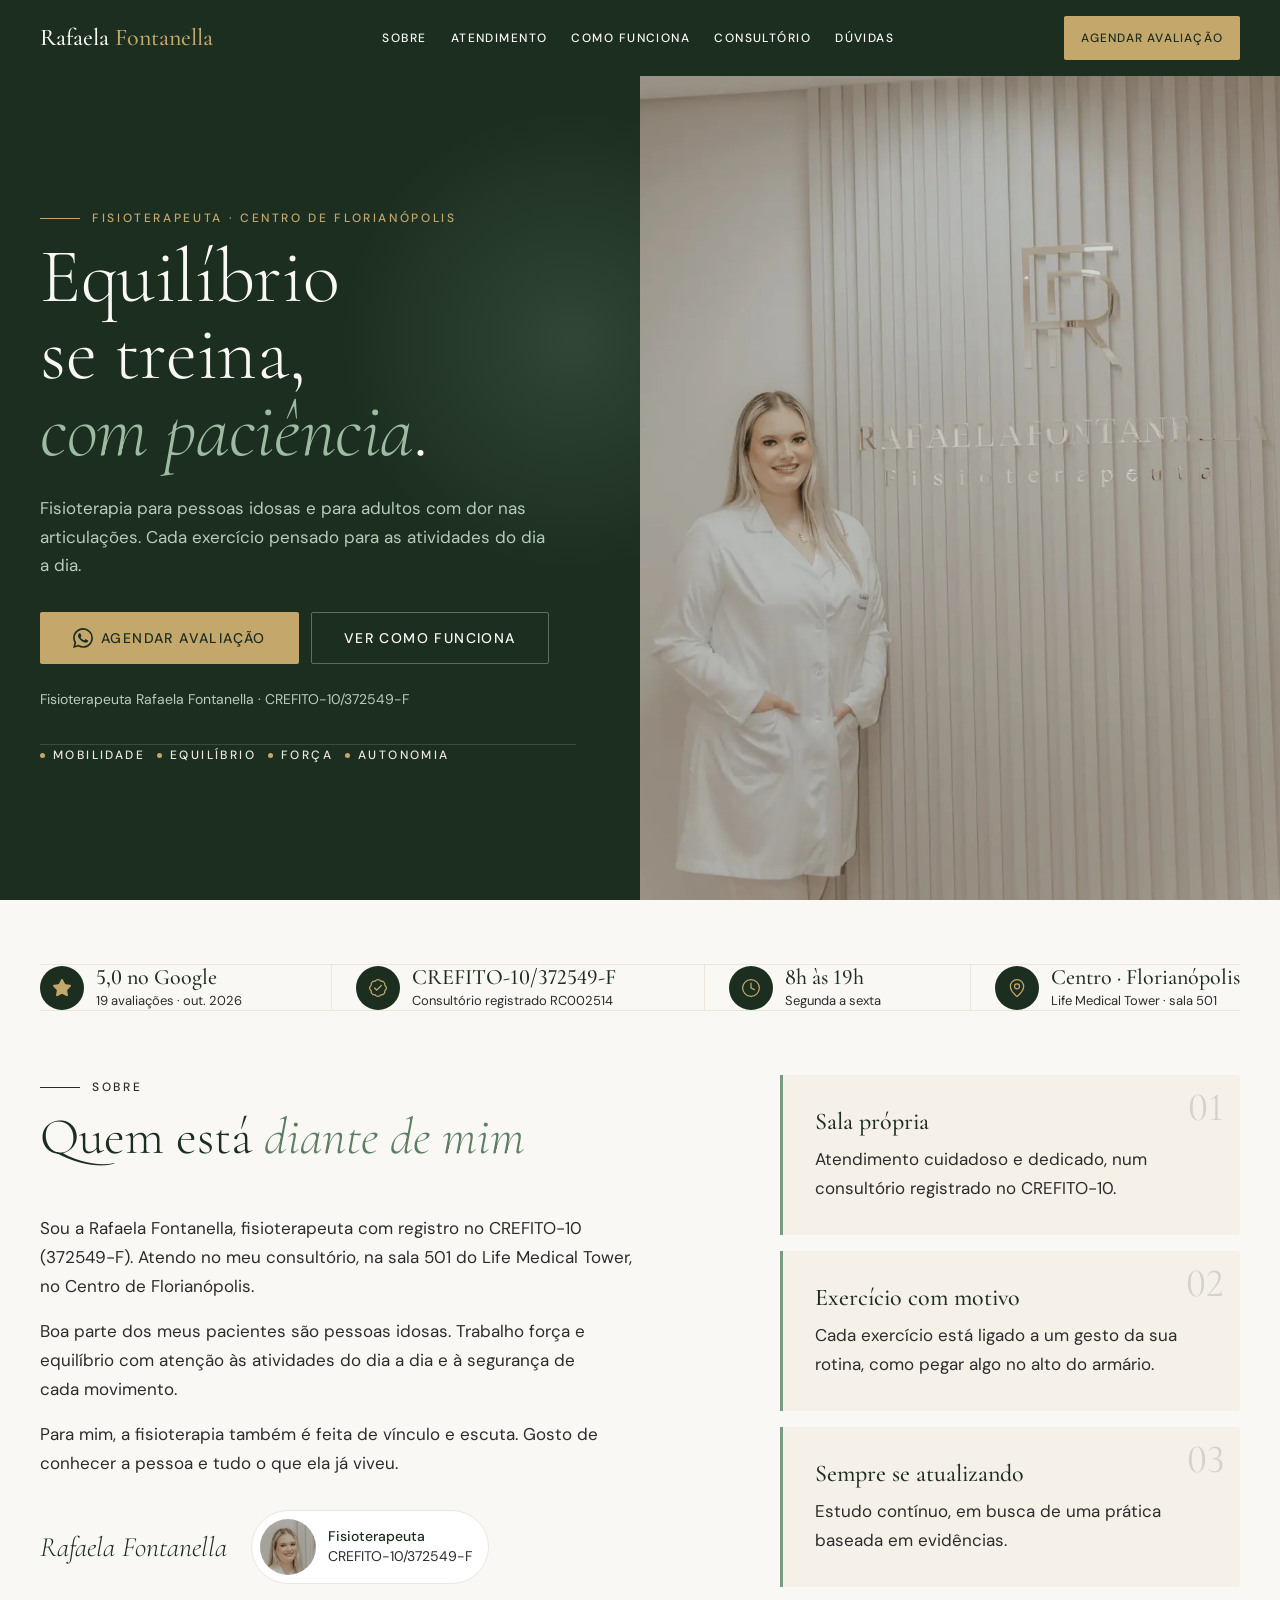
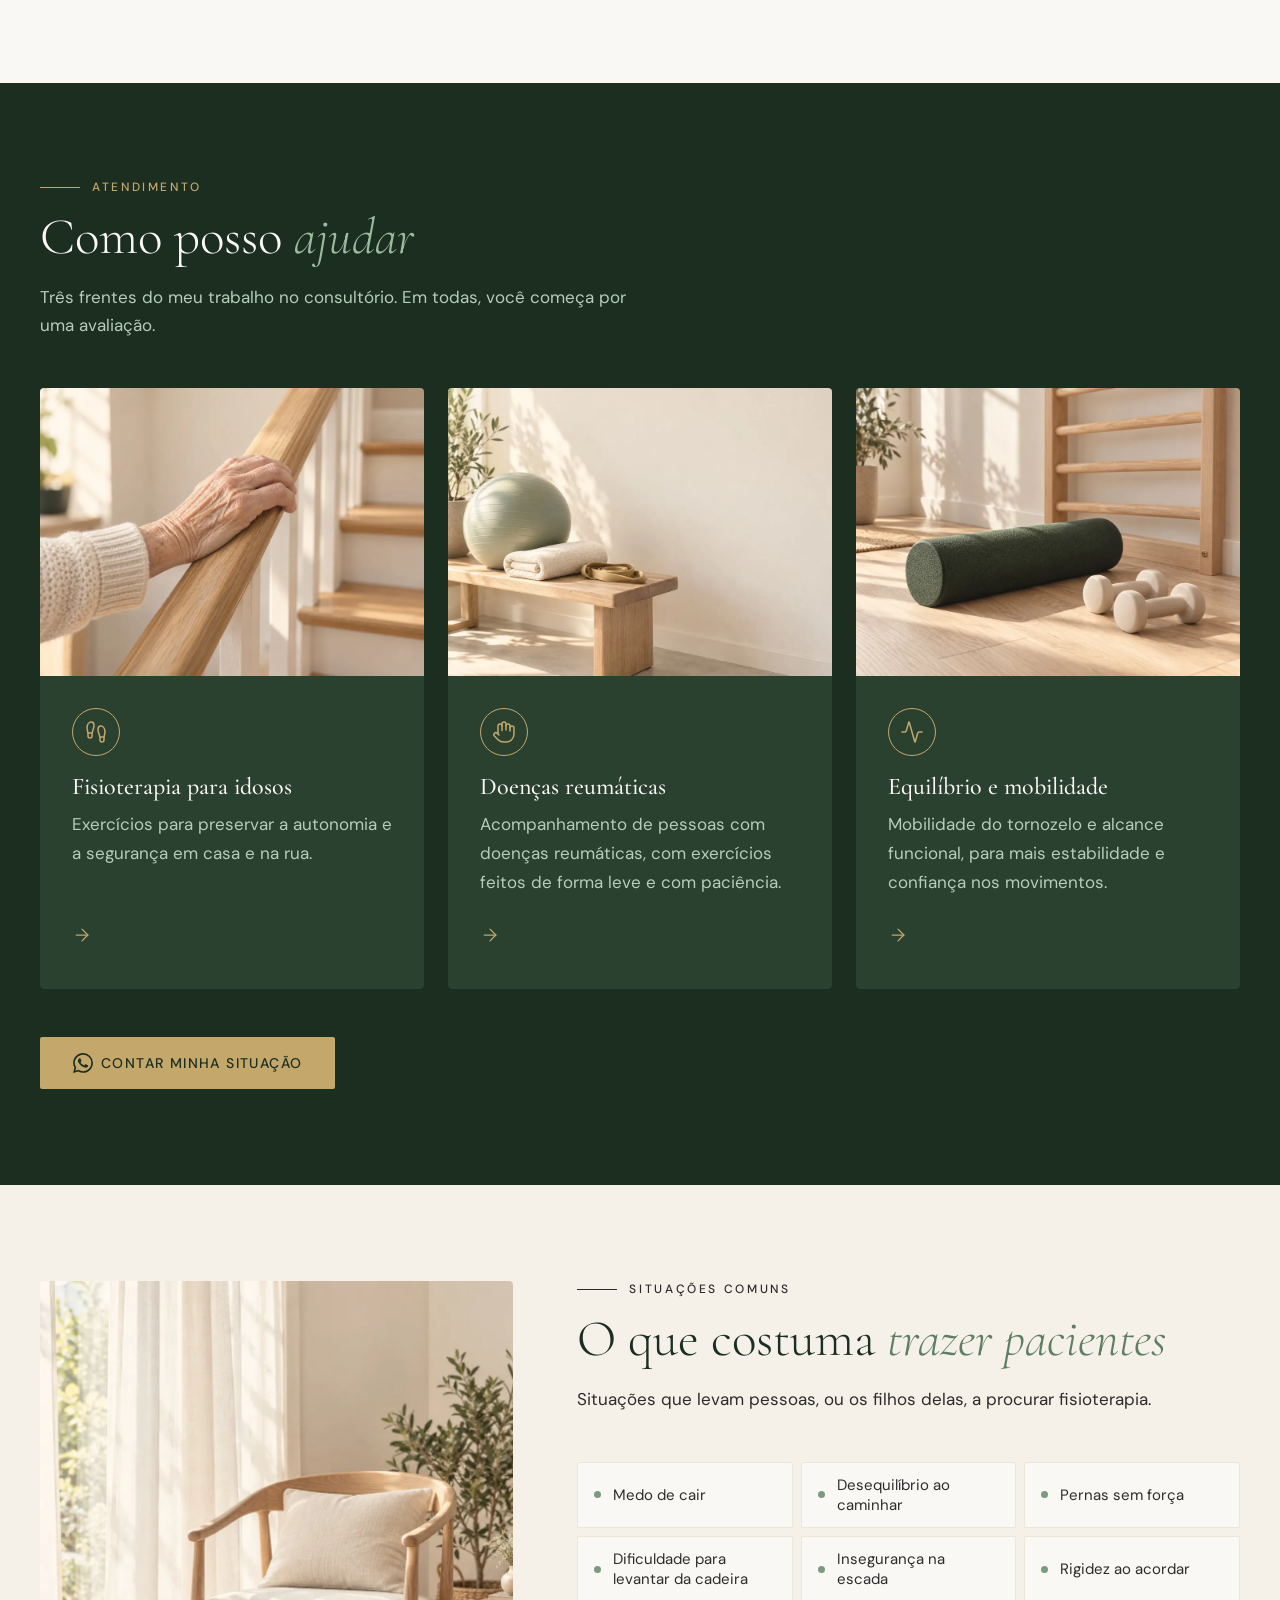
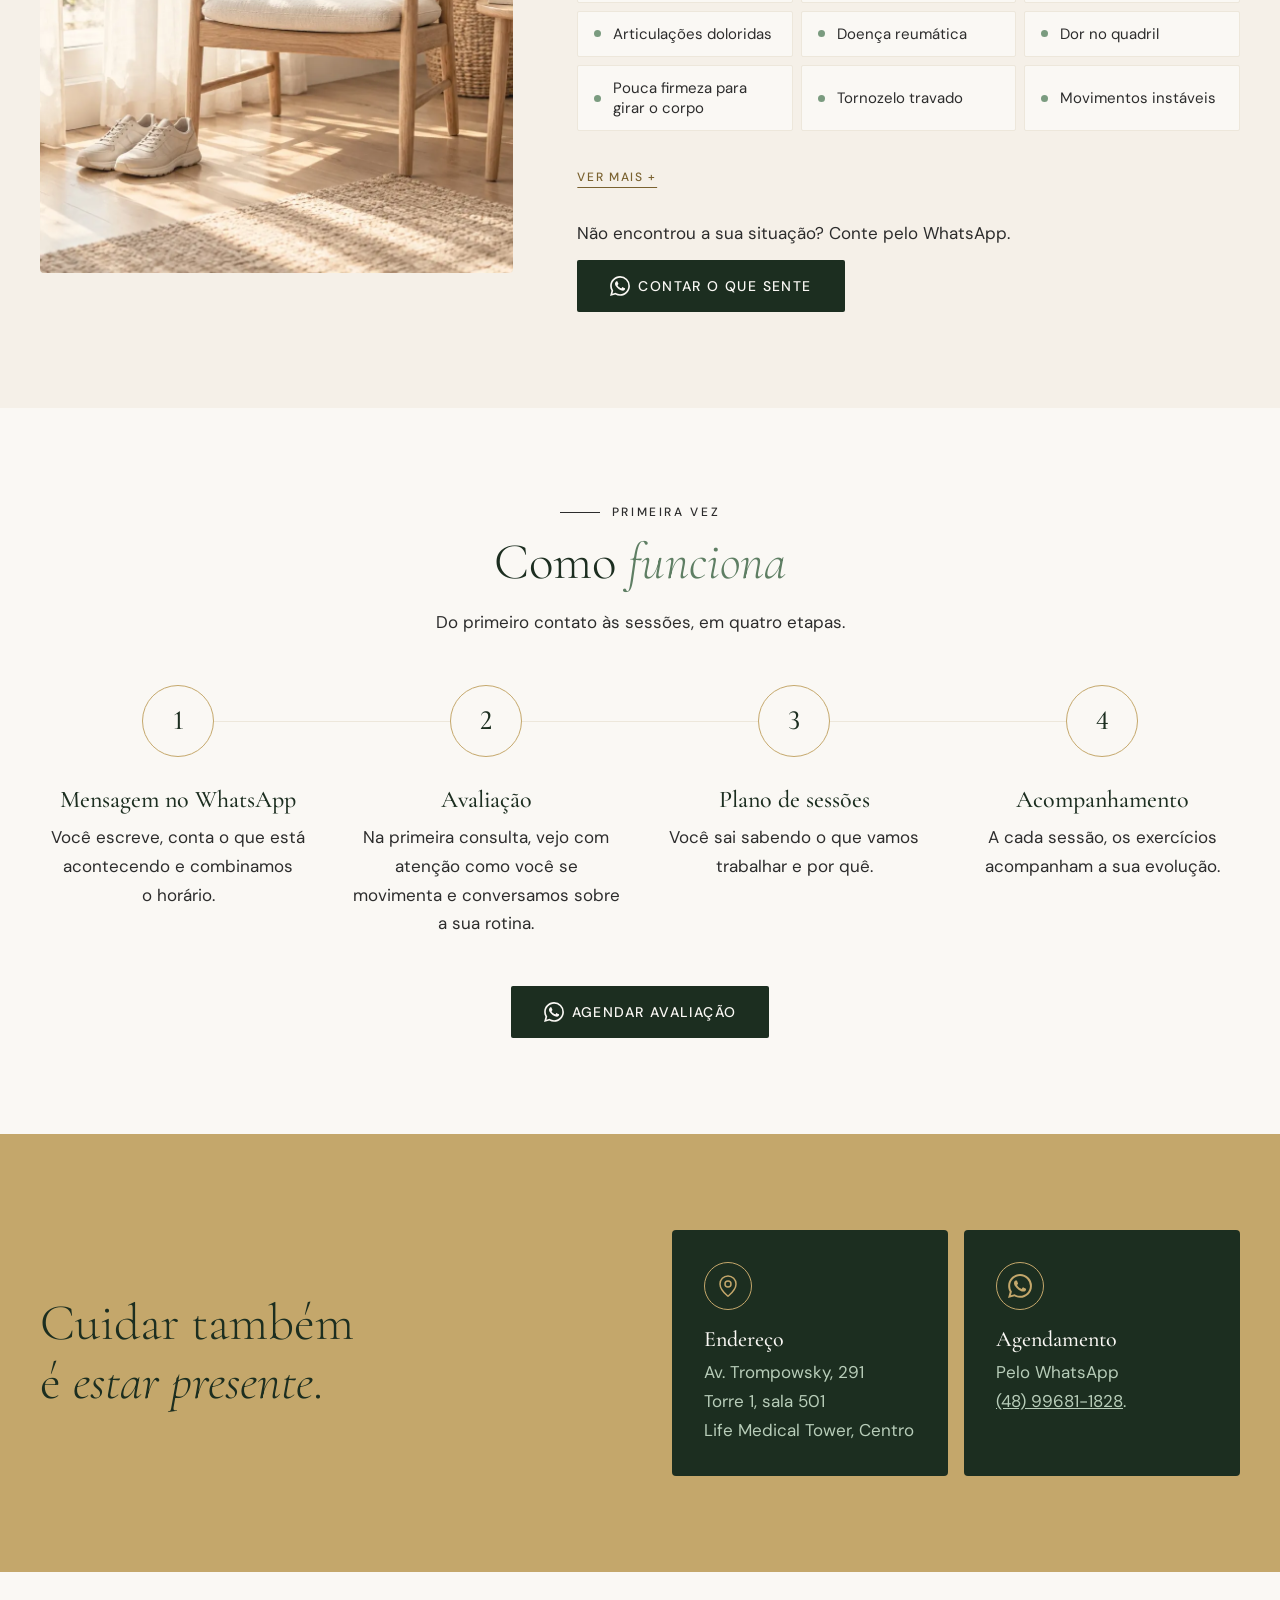
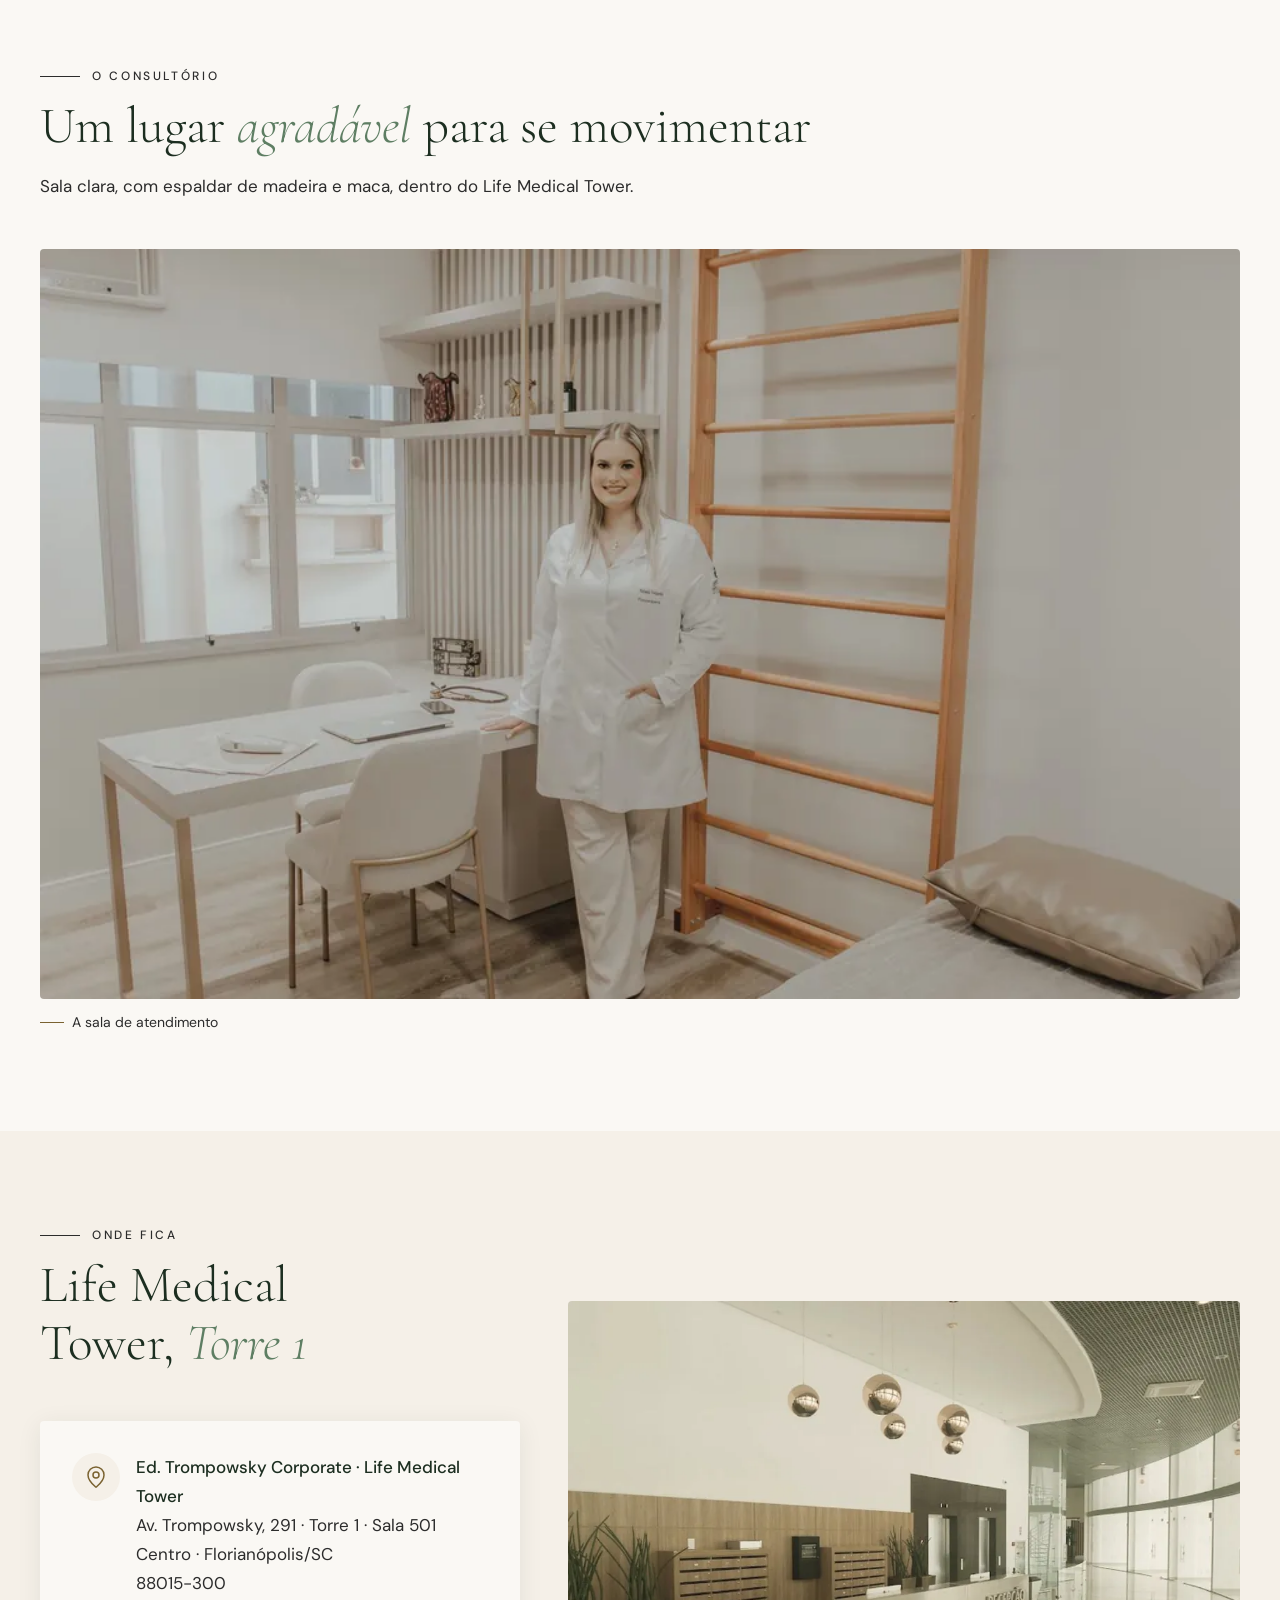
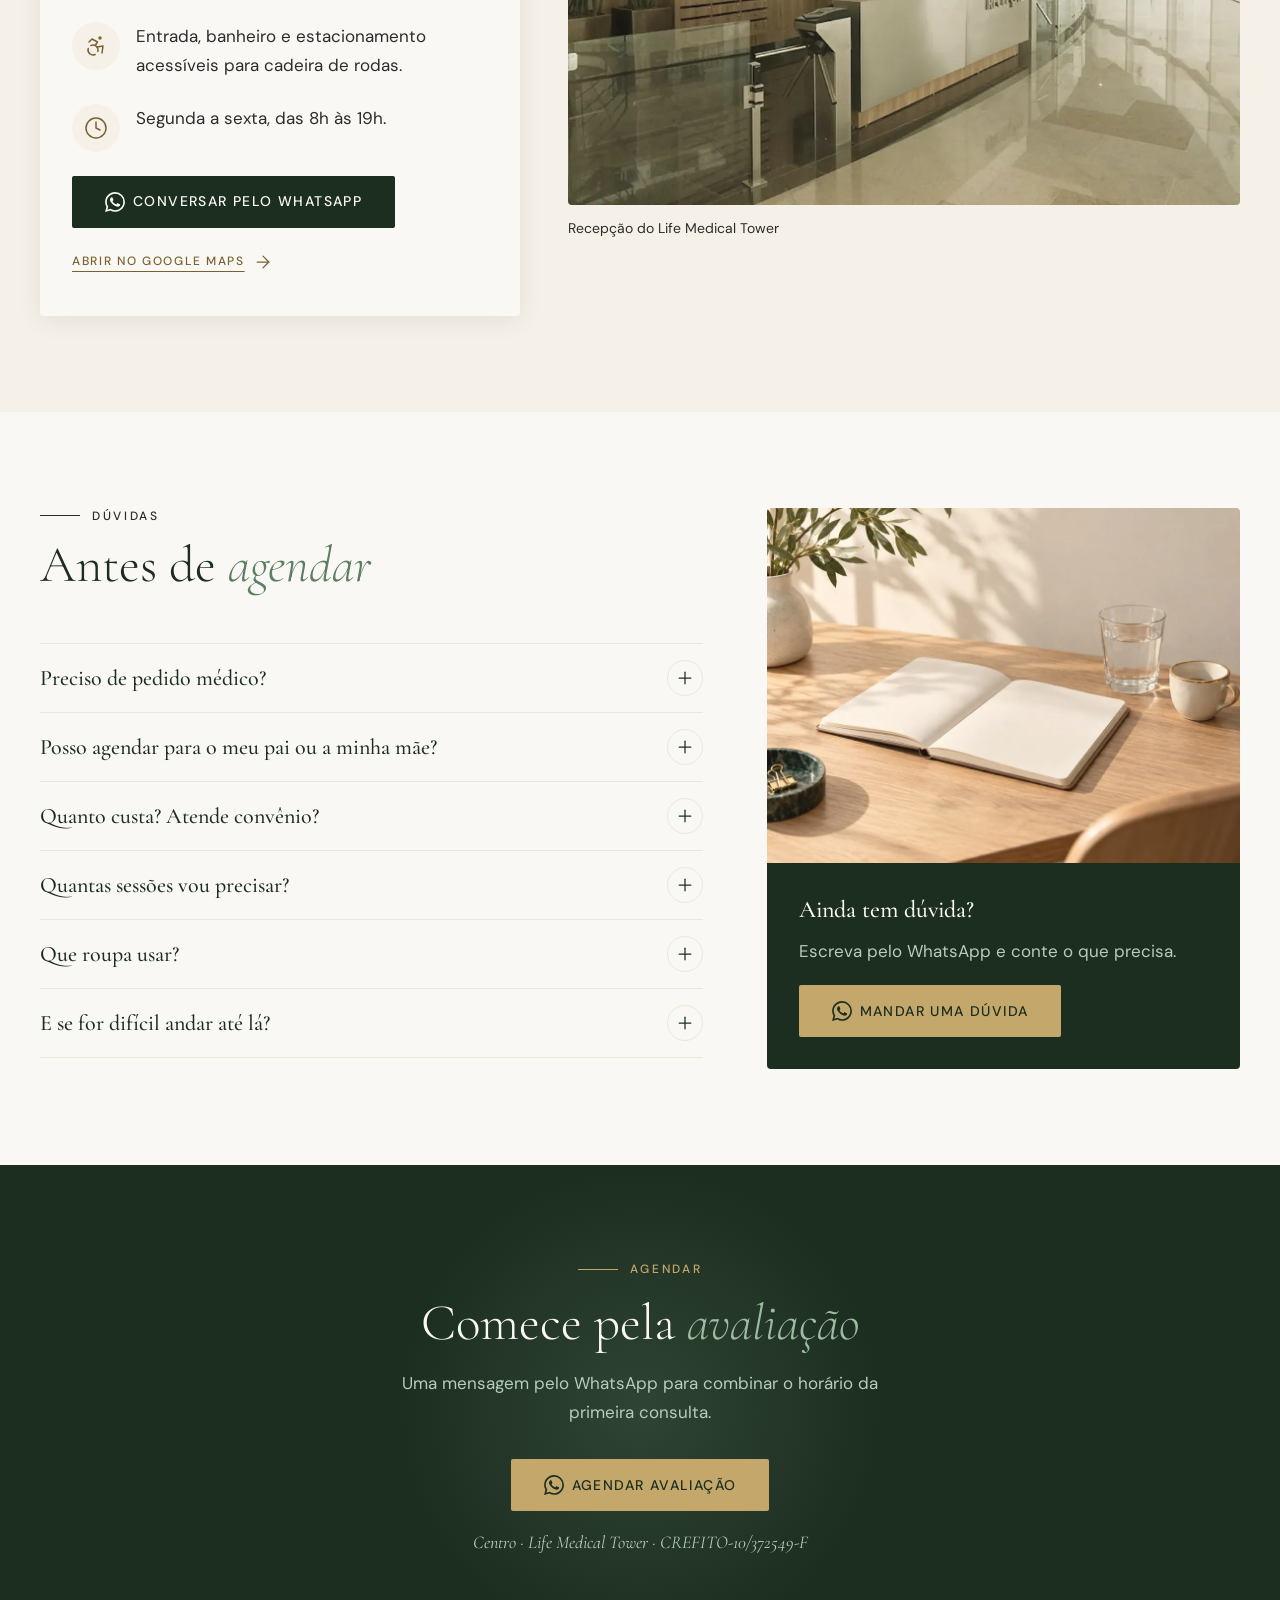
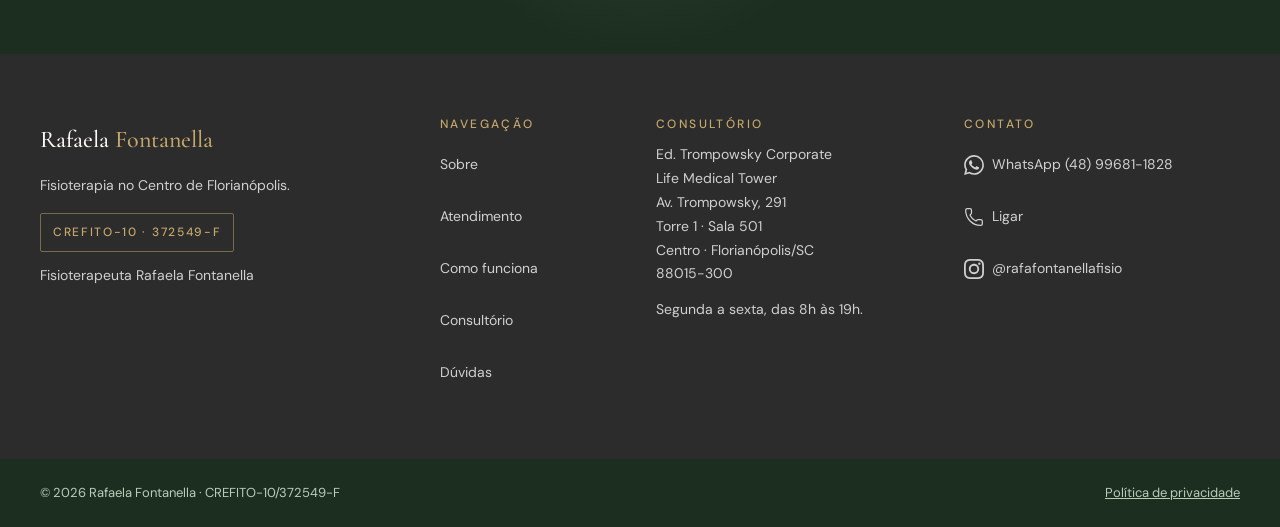
==== commit a09c0419: "Revisão via Claude Desktop 2026-10-19 15:05" ====
--- a/index.html
+++ b/index.html
@@ -17,8 +17,9 @@
 <link rel="preconnect" href="https://fonts.googleapis.com">
 <link rel="preconnect" href="https://fonts.gstatic.com" crossorigin>
 <link href="https://fonts.googleapis.com/css2?family=Cormorant+Garamond:ital,wght@0,300;0,500;1,300&family=DM+Sans:opsz,wght@9..40,400;9..40,500&display=swap" rel="stylesheet">
+<link rel="preload" as="image" media="(max-width: 899px)" imagesrcset="assets/img/heroi-retrato-480.webp 480w, assets/img/heroi-retrato-960.webp 960w" imagesizes="100vw">
 <link rel="stylesheet" href="assets/css/base.css">
-<link rel="stylesheet" href="assets/css/style.css">
+<link rel="stylesheet" href="assets/css/style.css?v=20261019a">
 <script type="application/ld+json">{"@context": "https://schema.org", "@graph": [{"@type": "Physiotherapy", "@id": "#consultorio", "name": "Rafaela Fontanella | Fisioterapeuta", "telephone": "+55 48 99681-1828", "image": "assets/img/consultorio-sala.jpg", "address": {"@type": "PostalAddress", "streetAddress": "Av. Trompowsky, 291, Torre 1, Sala 501, Ed. Trompowsky Corporate, Life Medical Tower", "addressLocality": "Florianópolis", "addressRegion": "SC", "postalCode": "88015-300", "addressCountry": "BR"}, "openingHoursSpecification": [{"@type": "OpeningHoursSpecification", "dayOfWeek": ["Monday", "Tuesday", "Wednesday", "Thursday", "Friday"], "opens": "08:00", "closes": "19:00"}], "sameAs": ["https://www.instagram.com/rafafontanellafisio/"]}, {"@type": "Person", "name": "Rafaela Fontanella", "jobTitle": "Fisioterapeuta", "identifier": {"@type": "PropertyValue", "propertyID": "CREFITO-10", "value": "372549-F"}, "worksFor": {"@id": "#consultorio"}, "sameAs": ["https://www.instagram.com/rafafontanellafisio/"]}]}</script>
 </head>
 <body>
@@ -52,9 +53,10 @@
       <h1 class="entrar" style="--atraso:.2s">Equilíbrio se treina, <em>com paciência</em>.</h1>
       <div class="midia heroi__foto-celular entrar entrar--fade" style="--atraso:.3s">
         <picture>
-          <source srcset="assets/img/heroi-retrato.webp" type="image/webp">
-          <img src="assets/img/heroi-retrato.jpg" width="1600" height="2000" alt="Rafaela Fontanella, de jaleco, no consultório, diante da placa com o seu nome">
-        </picture>
+  <source type="image/webp" media="(max-width: 899px)" srcset="assets/img/heroi-retrato-480.webp 480w, assets/img/heroi-retrato-960.webp 960w" sizes="100vw">
+  <source type="image/webp" srcset="assets/img/heroi-retrato-960.webp 960w, assets/img/heroi-retrato-1600.webp 1600w" sizes="100vw">
+  <img src="assets/img/heroi-retrato-960.jpg" width="1600" height="2000" alt="Rafaela Fontanella, de jaleco, no consultório, diante da placa com o seu nome" decoding="async" fetchpriority="high">
+</picture>
       </div>
       <p class="heroi__apoio entrar" style="--atraso:.35s">Fisioterapia para pessoas idosas e para adultos com dor nas articulações. Cada exercício pensado para as atividades do dia a dia.</p>
       <div class="botoes entrar" style="--atraso:.5s">
@@ -67,9 +69,10 @@
     <div class="heroi__visual entrar entrar--fade" style="--atraso:.3s">
       <div class="midia heroi__foto">
         <picture>
-          <source srcset="assets/img/heroi-retrato.webp" type="image/webp">
-          <img src="assets/img/heroi-retrato.jpg" width="1600" height="2000" alt="Rafaela Fontanella, de jaleco, no consultório, diante da placa com o seu nome" fetchpriority="high">
-        </picture>
+  <source type="image/webp" media="(max-width: 899px)" srcset="assets/img/heroi-retrato-480.webp 480w, assets/img/heroi-retrato-960.webp 960w" sizes="100vw">
+  <source type="image/webp" srcset="assets/img/heroi-retrato-960.webp 960w, assets/img/heroi-retrato-1600.webp 1600w" sizes="50vw">
+  <img src="assets/img/heroi-retrato-960.jpg" width="1600" height="2000" alt="Rafaela Fontanella, de jaleco, no consultório, diante da placa com o seu nome" decoding="async">
+</picture>
       </div>
     </div>
   </section>
@@ -98,7 +101,11 @@
         <div class="sobre__assinatura">
           <span class="assinatura">Rafaela Fontanella</span>
           <div class="avatar-cartao">
-            <div class="midia proporcao-avatar"><picture><source srcset="assets/img/sobre-avatar.webp" type="image/webp"><img src="assets/img/sobre-avatar.jpg" width="400" height="400" alt="" sizes="56px" loading="lazy" decoding="async"></picture></div>
+            <div class="midia proporcao-avatar"><picture>
+  <source type="image/webp" media="(max-width: 899px)" srcset="assets/img/sobre-avatar-480.webp 480w, assets/img/sobre-avatar-960.webp 960w" sizes="100vw">
+  <source type="image/webp" srcset="assets/img/sobre-avatar-960.webp 960w" sizes="50vw">
+  <img src="assets/img/sobre-avatar-960.jpg" width="400" height="400" alt="" sizes="56px" decoding="async">
+</picture></div>
             <p><strong>Fisioterapeuta</strong>CREFITO-10/372549-F</p>
           </div>
         </div>
@@ -120,7 +127,11 @@
       </div>
       <ul class="servicos surgir" role="list">
         <li class="servico" style="--i:0">
-          <div class="midia"><picture><source srcset="assets/img/servico-idosos.webp" type="image/webp"><img src="assets/img/servico-idosos.jpg" width="1600" height="1200" alt="Mão de uma pessoa idosa apoiada num corrimão de madeira" sizes="(min-width: 900px) 33vw, 100vw" loading="lazy" decoding="async"></picture></div>
+          <div class="midia"><picture>
+  <source type="image/webp" media="(max-width: 899px)" srcset="assets/img/servico-idosos-480.webp 480w, assets/img/servico-idosos-960.webp 960w" sizes="100vw">
+  <source type="image/webp" srcset="assets/img/servico-idosos-960.webp 960w, assets/img/servico-idosos-1600.webp 1600w" sizes="50vw">
+  <img src="assets/img/servico-idosos-960.jpg" width="1600" height="1200" alt="Mão de uma pessoa idosa apoiada num corrimão de madeira" sizes="(min-width: 900px) 33vw, 100vw" decoding="async" loading="lazy">
+</picture></div>
           <div class="servico__corpo">
             <span class="icone-circulo"><svg aria-hidden="true" focusable="false" class="icone icone--footprints" xmlns="http://www.w3.org/2000/svg" width="24" height="24" viewBox="0 0 24 24" fill="none" stroke="currentColor" stroke-width="1.5" stroke-linecap="round" stroke-linejoin="round" ><path d="M4 16v-2.38C4 11.5 2.97 10.5 3 8c.03-2.72 1.49-6 4.5-6C9.37 2 10 3.8 10 5.5c0 3.11-2 5.66-2 8.68V16a2 2 0 1 1-4 0Z" /><path d="M20 20v-2.38c0-2.12 1.03-3.12 1-5.62-.03-2.72-1.49-6-4.5-6C14.63 6 14 7.8 14 9.5c0 3.11 2 5.66 2 8.68V20a2 2 0 1 0 4 0Z" /><path d="M16 17h4" /><path d="M4 13h4" /></svg></span>
             <h3>Fisioterapia para idosos</h3>
@@ -129,7 +140,11 @@
           </div>
         </li>
         <li class="servico" style="--i:1">
-          <div class="midia"><picture><source srcset="assets/img/servico-reumaticas.webp" type="image/webp"><img src="assets/img/servico-reumaticas.jpg" width="1600" height="1200" alt="Bola de exercício, toalha e faixa elástica sobre um banco de madeira" sizes="(min-width: 900px) 33vw, 100vw" loading="lazy" decoding="async"></picture></div>
+          <div class="midia"><picture>
+  <source type="image/webp" media="(max-width: 899px)" srcset="assets/img/servico-reumaticas-480.webp 480w, assets/img/servico-reumaticas-960.webp 960w" sizes="100vw">
+  <source type="image/webp" srcset="assets/img/servico-reumaticas-960.webp 960w, assets/img/servico-reumaticas-1600.webp 1600w" sizes="50vw">
+  <img src="assets/img/servico-reumaticas-960.jpg" width="1600" height="1200" alt="Bola de exercício, toalha e faixa elástica sobre um banco de madeira" sizes="(min-width: 900px) 33vw, 100vw" decoding="async" loading="lazy">
+</picture></div>
           <div class="servico__corpo">
             <span class="icone-circulo"><svg aria-hidden="true" focusable="false" class="icone icone--hand" xmlns="http://www.w3.org/2000/svg" width="24" height="24" viewBox="0 0 24 24" fill="none" stroke="currentColor" stroke-width="1.5" stroke-linecap="round" stroke-linejoin="round" ><path d="M18 11V6a2 2 0 0 0-2-2a2 2 0 0 0-2 2" /><path d="M14 10V4a2 2 0 0 0-2-2a2 2 0 0 0-2 2v2" /><path d="M10 10.5V6a2 2 0 0 0-2-2a2 2 0 0 0-2 2v8" /><path d="M18 8a2 2 0 1 1 4 0v6a8 8 0 0 1-8 8h-2c-2.8 0-4.5-.86-5.99-2.34l-3.6-3.6a2 2 0 0 1 2.83-2.82L7 15" /></svg></span>
             <h3>Doenças reumáticas</h3>
@@ -138,7 +153,11 @@
           </div>
         </li>
         <li class="servico" style="--i:2">
-          <div class="midia"><picture><source srcset="assets/img/servico-ortopedia.webp" type="image/webp"><img src="assets/img/servico-ortopedia.jpg" width="1600" height="1200" alt="Rolo de espuma e halteres leves no piso, ao pé de um espaldar de madeira" sizes="(min-width: 900px) 33vw, 100vw" loading="lazy" decoding="async"></picture></div>
+          <div class="midia"><picture>
+  <source type="image/webp" media="(max-width: 899px)" srcset="assets/img/servico-ortopedia-480.webp 480w, assets/img/servico-ortopedia-960.webp 960w" sizes="100vw">
+  <source type="image/webp" srcset="assets/img/servico-ortopedia-960.webp 960w, assets/img/servico-ortopedia-1600.webp 1600w" sizes="50vw">
+  <img src="assets/img/servico-ortopedia-960.jpg" width="1600" height="1200" alt="Rolo de espuma e halteres leves no piso, ao pé de um espaldar de madeira" sizes="(min-width: 900px) 33vw, 100vw" decoding="async" loading="lazy">
+</picture></div>
           <div class="servico__corpo">
             <span class="icone-circulo"><svg aria-hidden="true" focusable="false" class="icone icone--activity" xmlns="http://www.w3.org/2000/svg" width="24" height="24" viewBox="0 0 24 24" fill="none" stroke="currentColor" stroke-width="1.5" stroke-linecap="round" stroke-linejoin="round" ><path d="M22 12h-2.48a2 2 0 0 0-1.93 1.46l-2.35 8.36a.25.25 0 0 1-.48 0L9.24 2.18a.25.25 0 0 0-.48 0l-2.35 8.36A2 2 0 0 1 4.49 12H2" /></svg></span>
             <h3>Equilíbrio e mobilidade</h3>
@@ -155,7 +174,11 @@
 
   <section class="secao fundo-tom" id="situacoes">
     <div class="container situacoes__grade">
-      <div class="midia situacoes__foto surgir-img revelar"><picture><source srcset="assets/img/situacoes-luz.webp" type="image/webp"><img src="assets/img/situacoes-luz.jpg" width="1200" height="1504" alt="Poltrona de madeira junto a uma janela com cortina clara e um par de tênis no chão" sizes="(min-width: 900px) 40vw, 100vw" loading="lazy" decoding="async"></picture></div>
+      <div class="midia situacoes__foto surgir-img revelar"><picture>
+  <source type="image/webp" media="(max-width: 899px)" srcset="assets/img/situacoes-luz-480.webp 480w, assets/img/situacoes-luz-960.webp 960w" sizes="100vw">
+  <source type="image/webp" srcset="assets/img/situacoes-luz-960.webp 960w" sizes="50vw">
+  <img src="assets/img/situacoes-luz-960.jpg" width="1200" height="1504" alt="Poltrona de madeira junto a uma janela com cortina clara e um par de tênis no chão" sizes="(min-width: 900px) 40vw, 100vw" decoding="async" loading="lazy">
+</picture></div>
       <div>
         <div class="cabeca revelar">
           <p class="rotulo">Situações comuns</p>
@@ -211,7 +234,11 @@
       </div>
       <div class="galeria galeria--unica">
         <figure class="galeria__grande surgir-img revelar">
-          <div class="midia"><picture><source srcset="assets/img/consultorio-sala.webp" type="image/webp"><img src="assets/img/consultorio-sala.jpg" width="2000" height="1250" alt="Rafaela Fontanella em pé na sala de atendimento, com mesa, poltronas, espaldar de madeira e maca" sizes="(min-width: 900px) 80vw, 100vw" loading="lazy" decoding="async"></picture></div>
+          <div class="midia"><picture>
+  <source type="image/webp" media="(max-width: 899px)" srcset="assets/img/consultorio-sala-480.webp 480w, assets/img/consultorio-sala-960.webp 960w" sizes="100vw">
+  <source type="image/webp" srcset="assets/img/consultorio-sala-960.webp 960w, assets/img/consultorio-sala-1600.webp 1600w" sizes="50vw">
+  <img src="assets/img/consultorio-sala-960.jpg" width="2000" height="1250" alt="Rafaela Fontanella em pé na sala de atendimento, com mesa, poltronas, espaldar de madeira e maca" sizes="(min-width: 900px) 80vw, 100vw" decoding="async" loading="lazy">
+</picture></div>
           <figcaption>A sala de atendimento</figcaption>
         </figure>
       </div>
@@ -239,7 +266,11 @@
         </div>
       </div>
       <figure class="onde__foto surgir-img revelar">
-        <div class="midia"><picture><source srcset="assets/img/onde-recepcao.webp" type="image/webp"><img src="assets/img/onde-recepcao.jpg" width="1161" height="871" alt="Hall de entrada do Life Medical Tower, com balcão de recepção e piso de mármore" sizes="(min-width: 900px) 55vw, 100vw" loading="lazy" decoding="async"></picture></div>
+        <div class="midia"><picture>
+  <source type="image/webp" media="(max-width: 899px)" srcset="assets/img/onde-recepcao-480.webp 480w, assets/img/onde-recepcao-960.webp 960w" sizes="100vw">
+  <source type="image/webp" srcset="assets/img/onde-recepcao-960.webp 960w" sizes="50vw">
+  <img src="assets/img/onde-recepcao-960.jpg" width="1161" height="871" alt="Hall de entrada do Life Medical Tower, com balcão de recepção e piso de mármore" sizes="(min-width: 900px) 55vw, 100vw" decoding="async" loading="lazy">
+</picture></div>
         <figcaption>Recepção do Life Medical Tower</figcaption>
       </figure>
     </div>
@@ -280,7 +311,11 @@
         </div>
       </div>
       <div class="duvidas__lado revelar">
-        <div class="midia"><picture><source srcset="assets/img/duvidas-mesa.webp" type="image/webp"><img src="assets/img/duvidas-mesa.jpg" width="1600" height="1200" alt="Mesa de madeira com um caderno aberto, um copo de água e uma xícara" sizes="(min-width: 900px) 40vw, 100vw" loading="lazy" decoding="async"></picture></div>
+        <div class="midia"><picture>
+  <source type="image/webp" media="(max-width: 899px)" srcset="assets/img/duvidas-mesa-480.webp 480w, assets/img/duvidas-mesa-960.webp 960w" sizes="100vw">
+  <source type="image/webp" srcset="assets/img/duvidas-mesa-960.webp 960w, assets/img/duvidas-mesa-1600.webp 1600w" sizes="50vw">
+  <img src="assets/img/duvidas-mesa-960.jpg" width="1600" height="1200" alt="Mesa de madeira com um caderno aberto, um copo de água e uma xícara" sizes="(min-width: 900px) 40vw, 100vw" decoding="async" loading="lazy">
+</picture></div>
         <div class="cartao-duvida">
           <h3>Ainda tem dúvida?</h3>
           <p>Escreva pelo WhatsApp e conte o que precisa.</p>
--- a/assets/css/style.css
+++ b/assets/css/style.css
@@ -116,7 +116,7 @@
 [data-header] {
   position: fixed; inset: 0 0 auto; z-index: 80;
   background: linear-gradient(to bottom, rgba(28, 46, 32, .65), rgba(28, 46, 32, 0));
-  transition: background-color .4s var(--ease), padding .3s var(--ease);
+  transition: background-color .4s var(--ease);
   padding-block: var(--space-4);
 }
 [data-header][data-rolado] { background: rgba(28, 46, 32, .92); padding-block: var(--space-2); }
@@ -321,7 +321,7 @@
   display: flex; align-items: center; gap: var(--space-3); min-height: var(--toque-min);
   padding: var(--space-3) var(--space-4); background: var(--warm-white); border: 1px solid var(--cream-dark); border-radius: var(--raio-1);
   font-size: 0.9375rem; line-height: 1.35; color: var(--text);
-  transition: background-color .3s var(--ease), color .3s var(--ease), transform .3s var(--ease), box-shadow .3s var(--ease);
+  transition: background-color .3s var(--ease), color .3s var(--ease), transform .3s var(--ease);
 }
 .pilula::before { content: ""; width: 7px; height: 7px; border-radius: 50%; background: var(--sage); flex-shrink: 0; }
 .pilula:hover { background: var(--forest); color: var(--warm-white); transform: translateY(-2px); box-shadow: var(--sombra-1); }
@@ -618,8 +618,8 @@
 /* Ajuste do Armin (16/10/2026): no celular/tablet a foto entra no meio do herói, entre o título e o texto.
    Mesma imagem do computador (mesma URL: baixa uma vez só). */
 .heroi__foto-celular {
-  margin-top: var(--space-5); aspect-ratio: 1 / 1; border-radius: var(--raio-2);
-  border: 1px solid rgba(196, 167, 107, .35);
+  margin-top: var(--space-5); aspect-ratio: 1 / 1; border-radius: 16px;
+  border: 2px solid var(--gold);   /* mesmo dourado do rótulo do herói (pedido do Armin, 16/10) */
 }
 .heroi__foto-celular img { object-position: 50% 30%; }
 @media (max-width: 899px) {
@@ -632,3 +632,14 @@
 @media (min-width: 900px) {
   .heroi__foto-celular { display: none; }
 }
+
+/* Ajuste do Armin (19/10/2026): espaço grande demais entre o cabeçalho e o título do herói no celular/tablet */
+@media (max-width: 899px) {
+  .heroi__texto { padding-top: calc(var(--header-h) + var(--space-2)); }
+}
+
+
+/* Regra do Armin, 19/10/2026 (§0 "Rolagem leve no celular"): sem vidro desfocado no celular; fundo quase opaco. Aplicado por aplicar-carregamento.mjs. */
+@media (max-width: 899px) {
+  [data-header][data-rolado] { -webkit-backdrop-filter: none; backdrop-filter: none; background: rgba(28, 46, 32, 0.96); }
+}
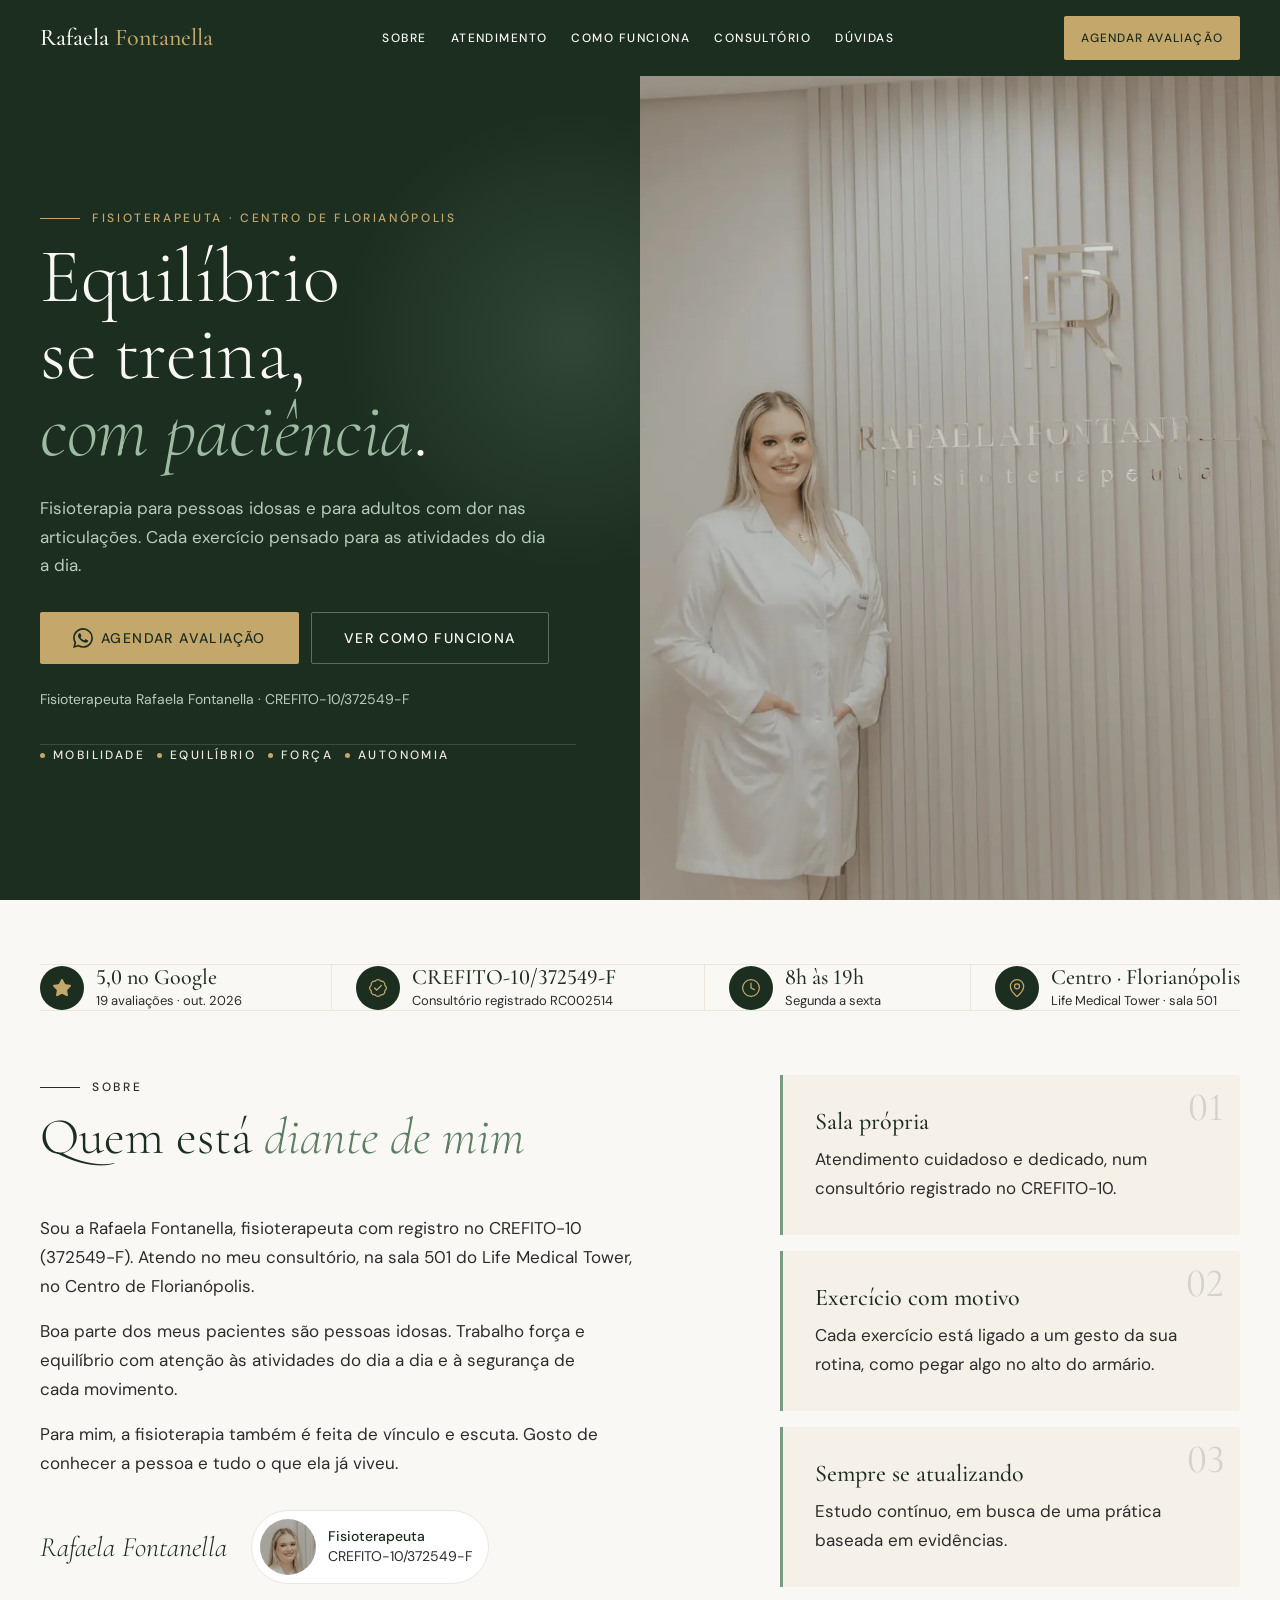
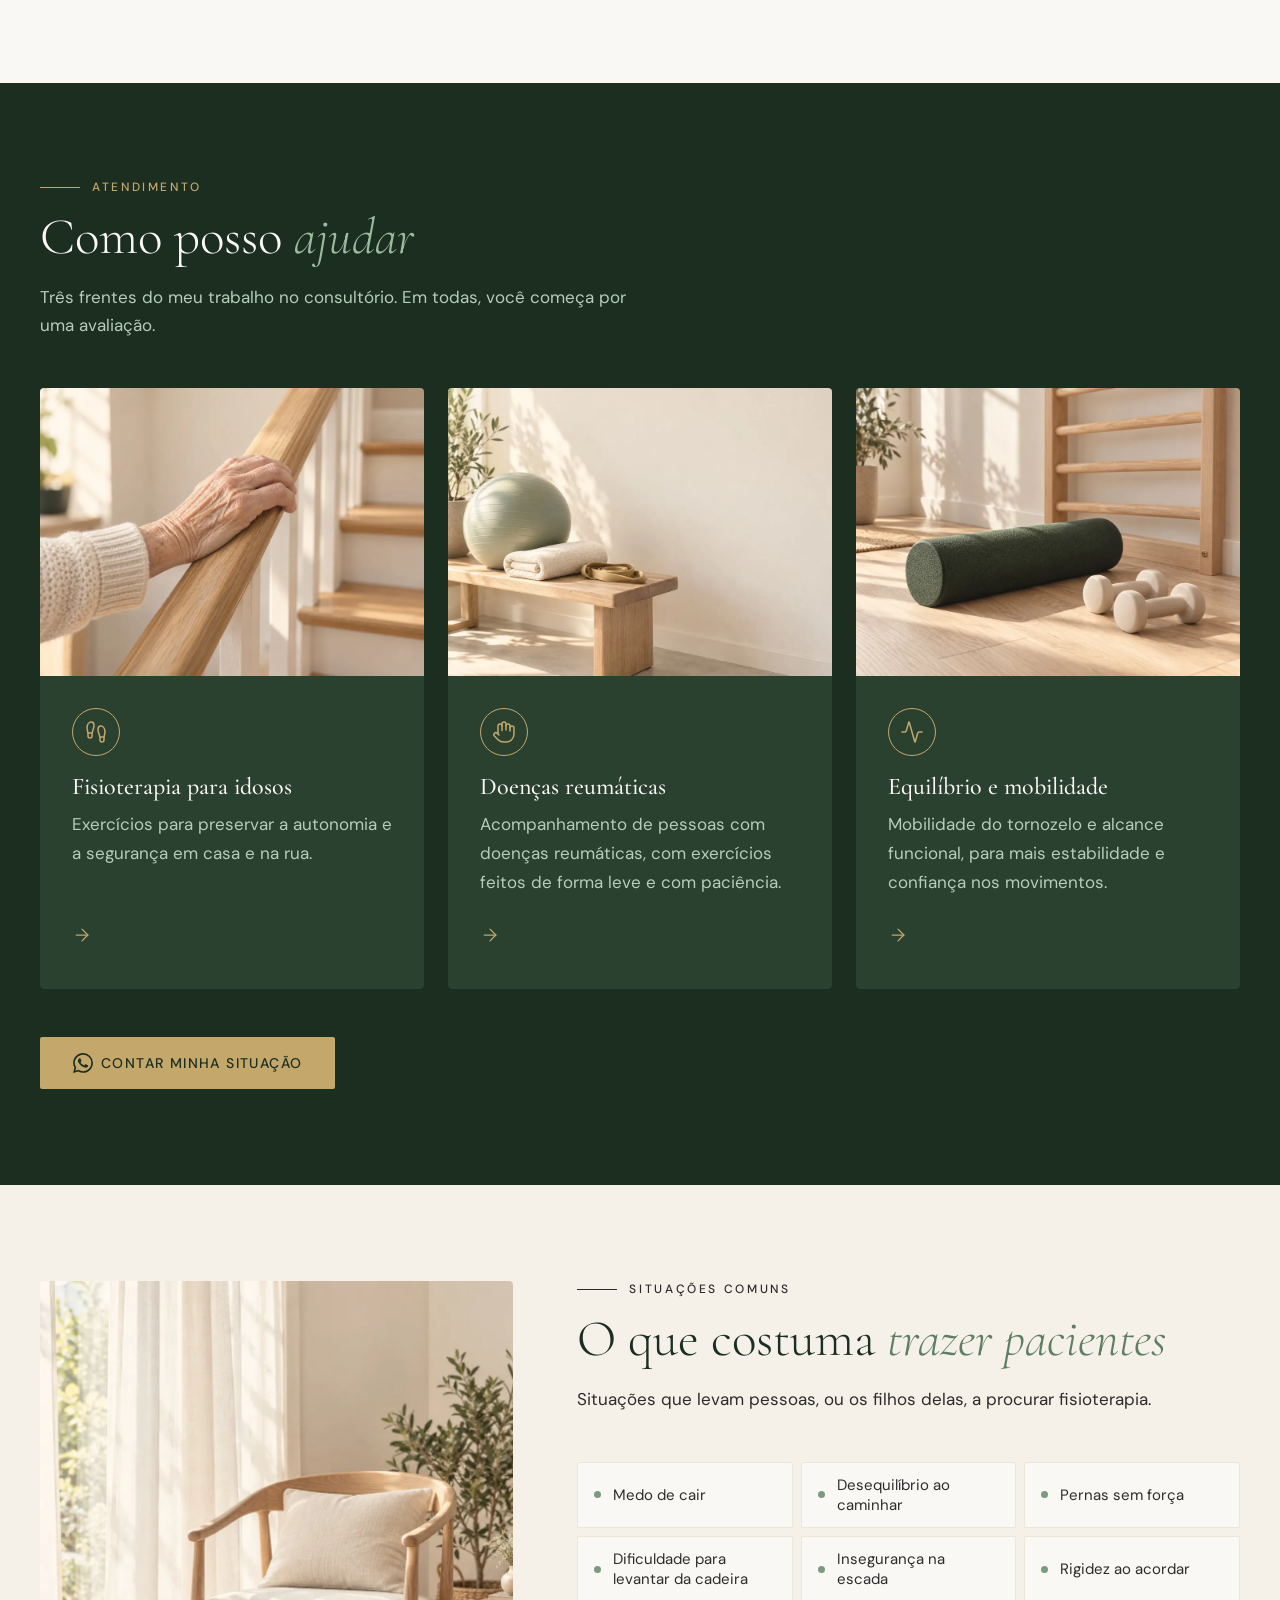
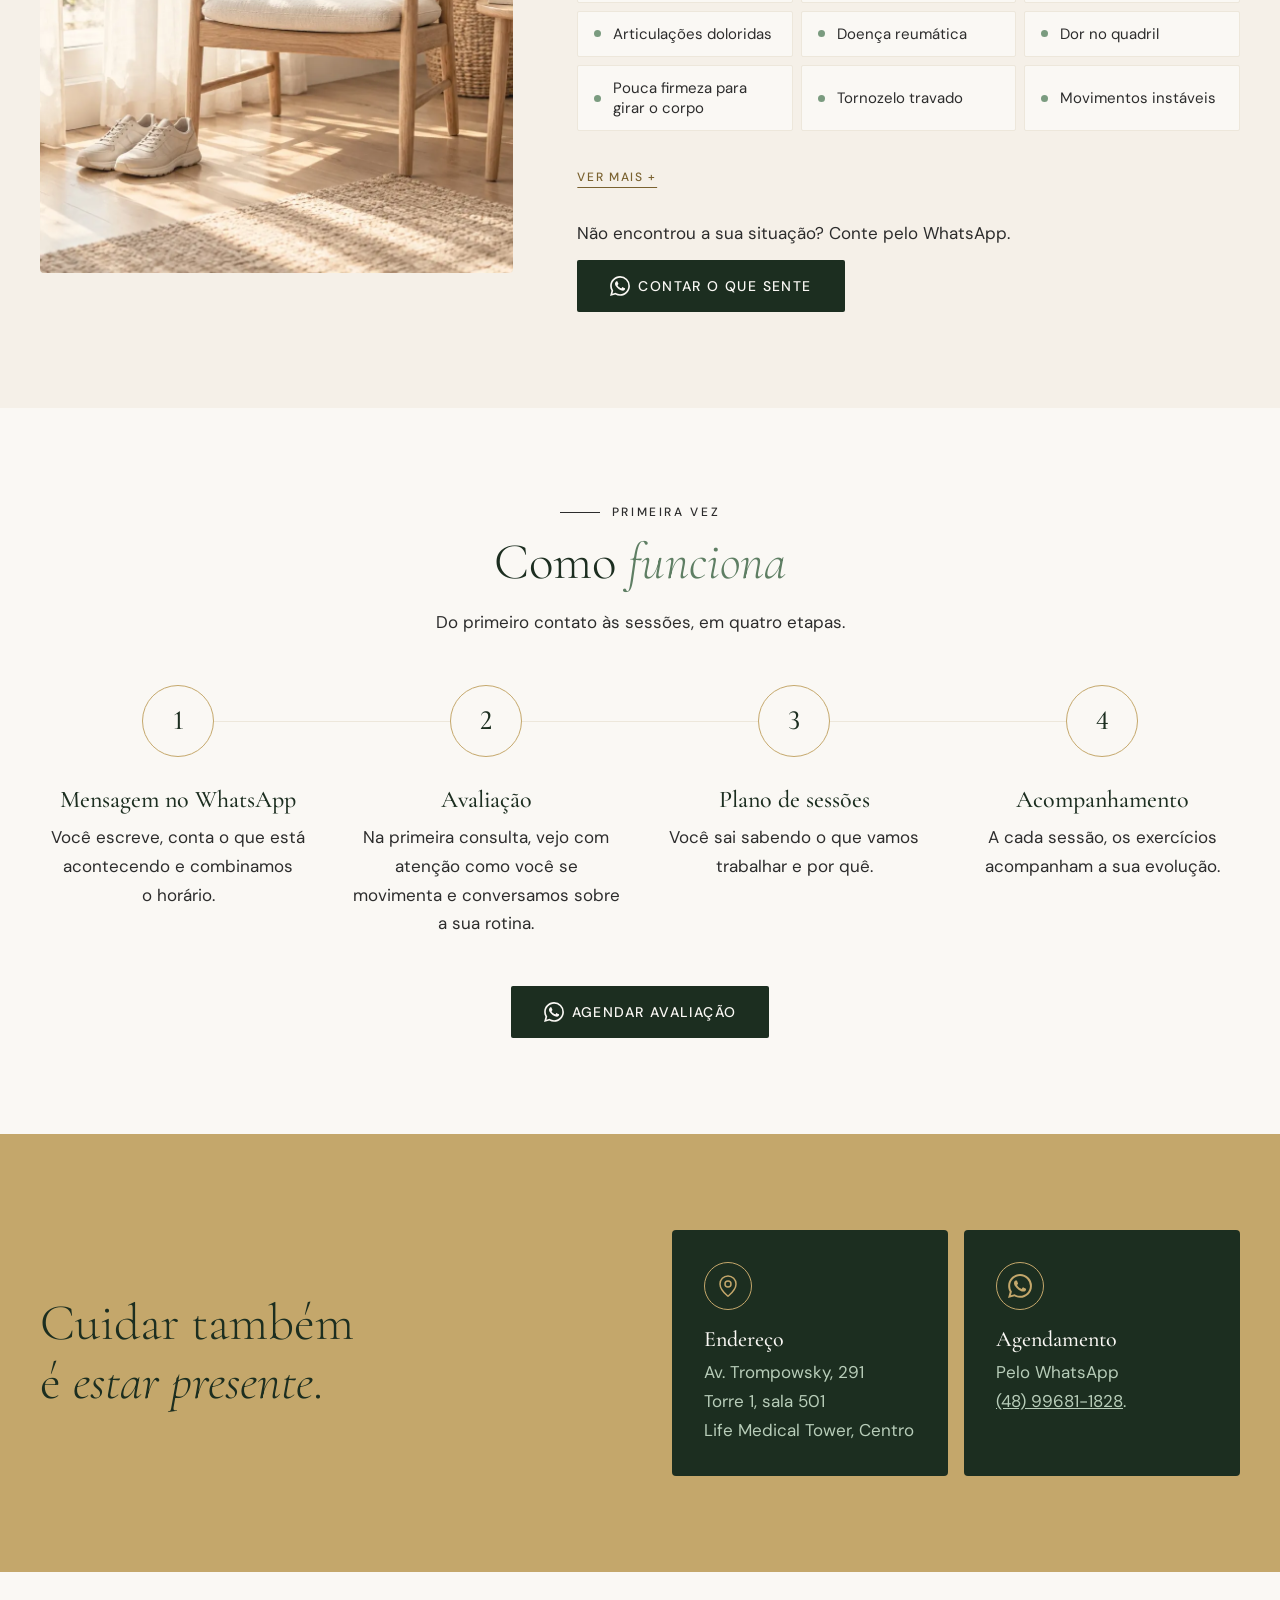
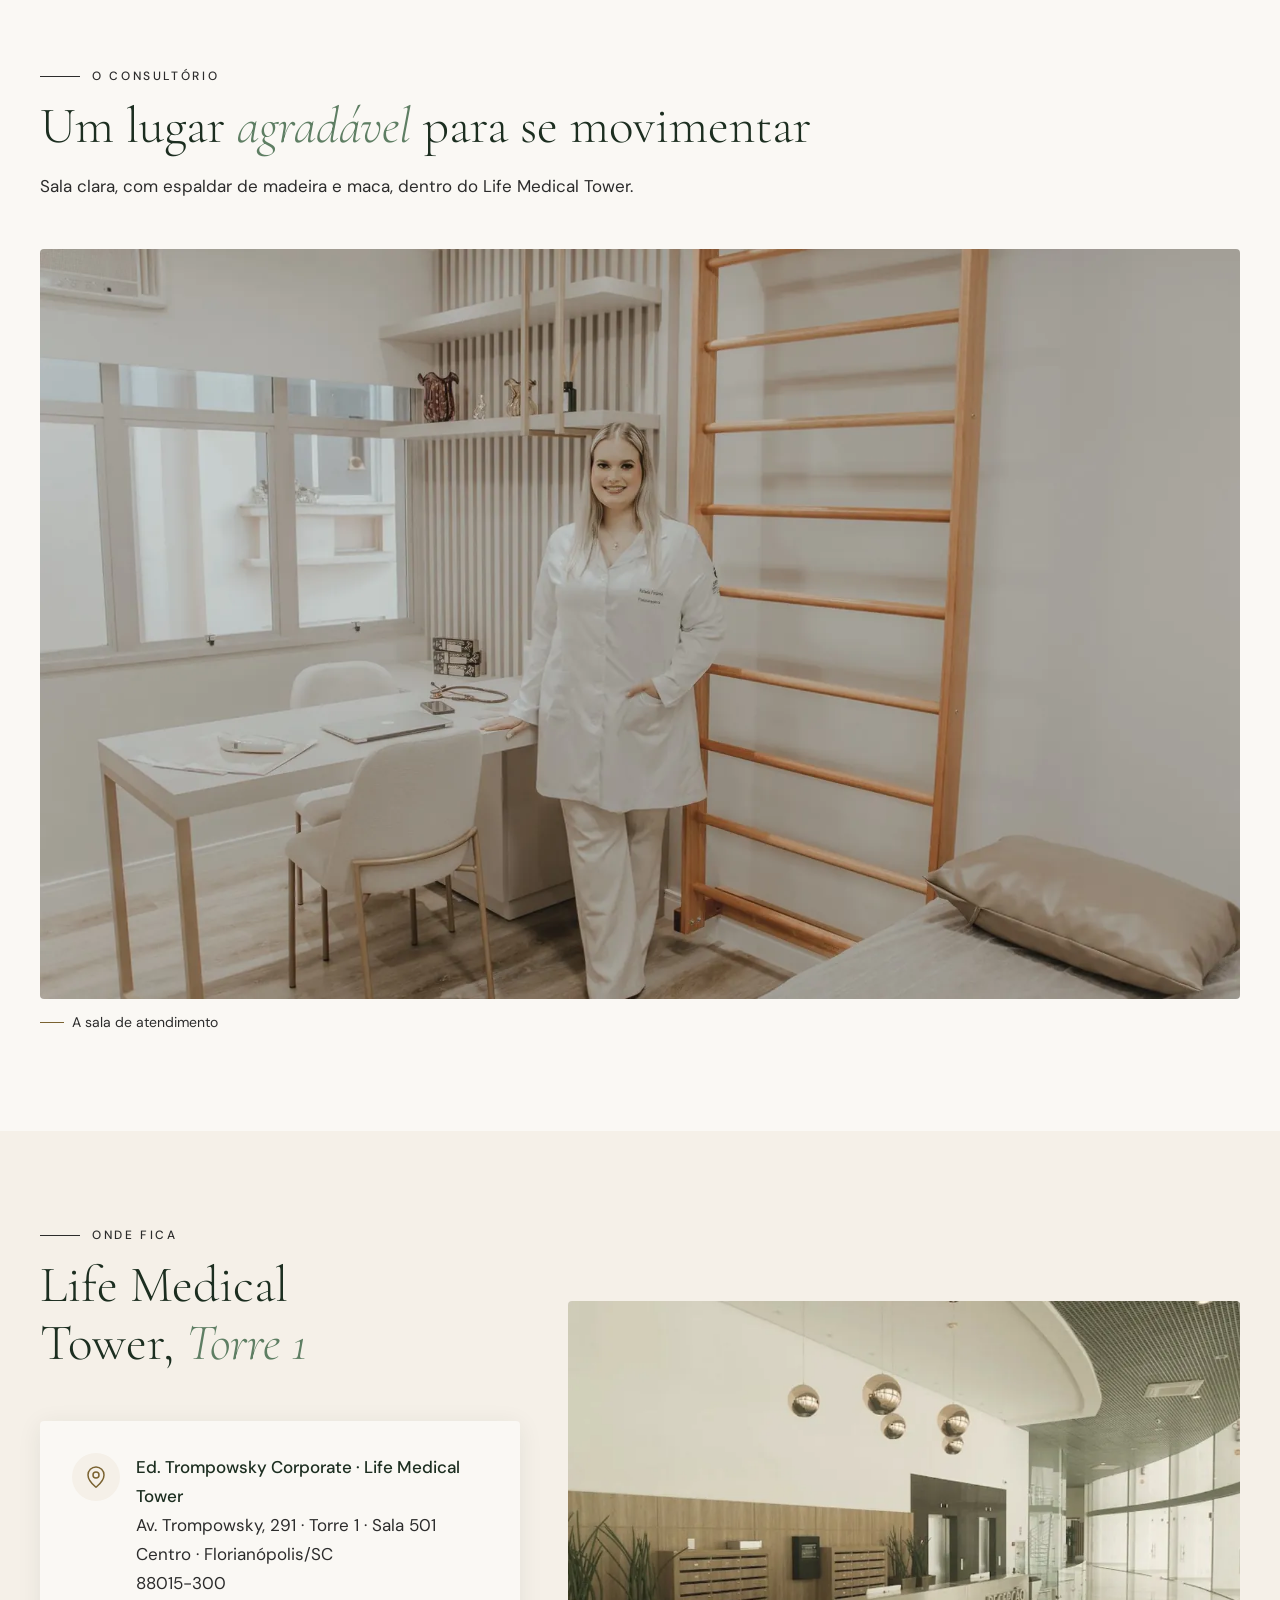
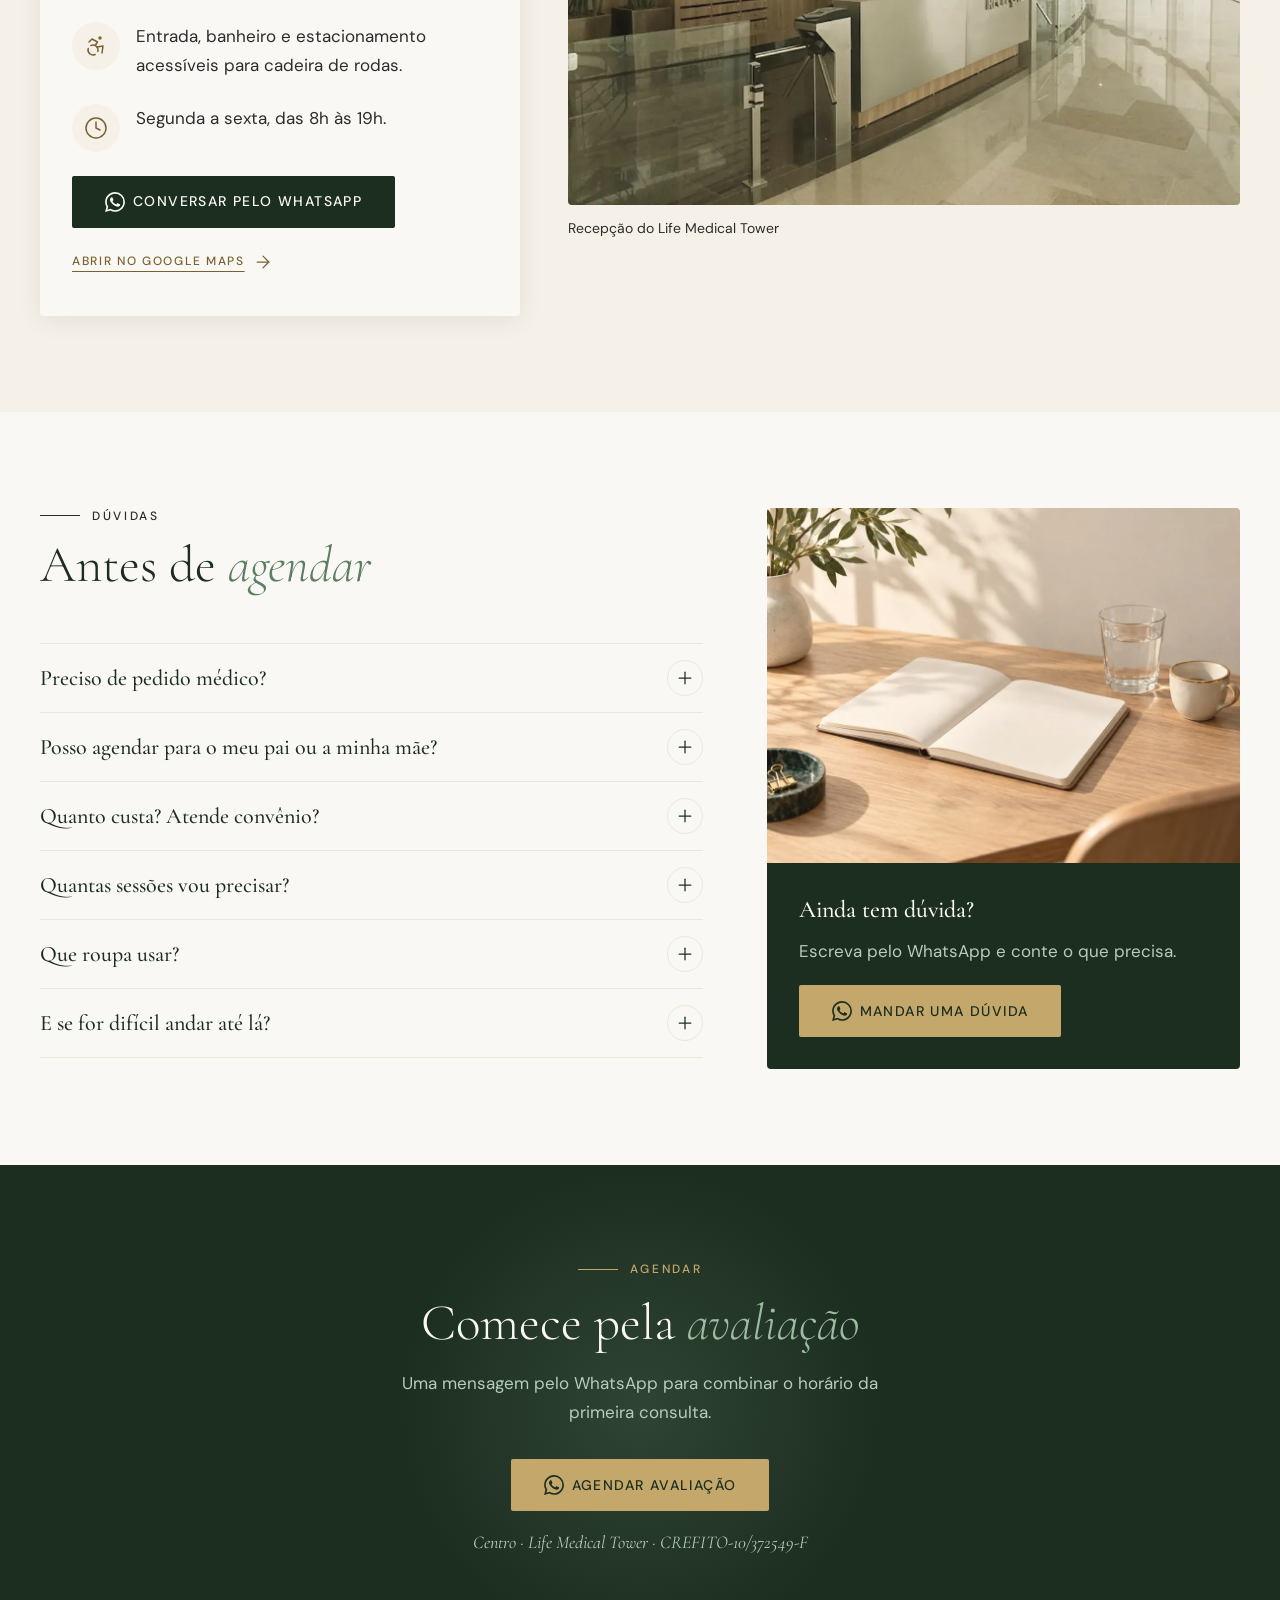
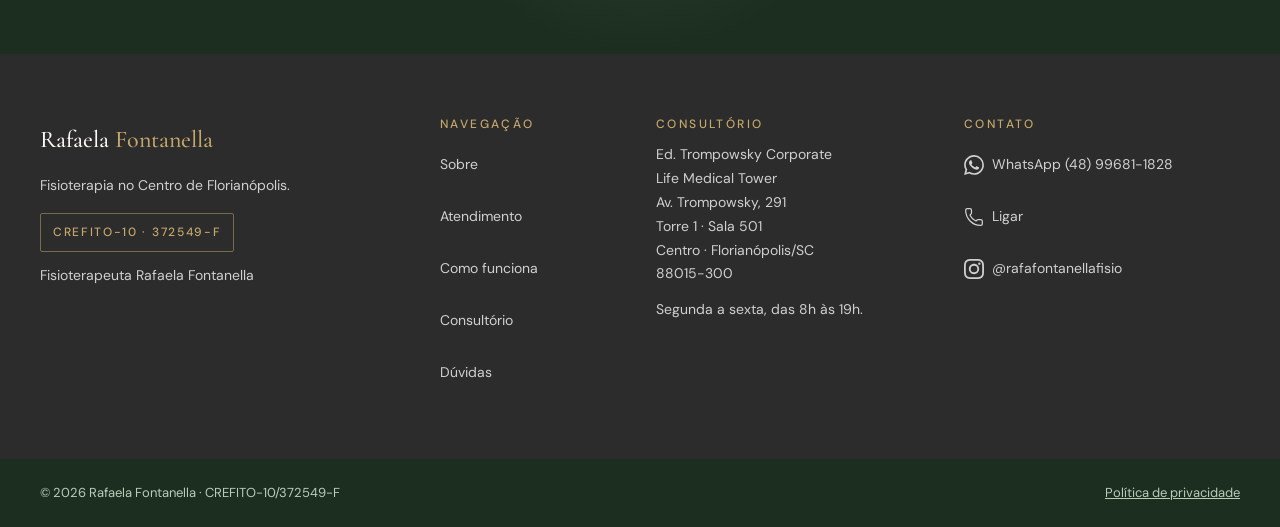
==== commit 265afb6c: "Revisão via Claude Desktop 2026-10-19 15:44" ====
--- a/index.html
+++ b/index.html
@@ -19,7 +19,7 @@
 <link href="https://fonts.googleapis.com/css2?family=Cormorant+Garamond:ital,wght@0,300;0,500;1,300&family=DM+Sans:opsz,wght@9..40,400;9..40,500&display=swap" rel="stylesheet">
 <link rel="preload" as="image" media="(max-width: 899px)" imagesrcset="assets/img/heroi-retrato-480.webp 480w, assets/img/heroi-retrato-960.webp 960w" imagesizes="100vw">
 <link rel="stylesheet" href="assets/css/base.css">
-<link rel="stylesheet" href="assets/css/style.css?v=20261019a">
+<link rel="stylesheet" href="assets/css/style.css?v=20261019b">
 <script type="application/ld+json">{"@context": "https://schema.org", "@graph": [{"@type": "Physiotherapy", "@id": "#consultorio", "name": "Rafaela Fontanella | Fisioterapeuta", "telephone": "+55 48 99681-1828", "image": "assets/img/consultorio-sala.jpg", "address": {"@type": "PostalAddress", "streetAddress": "Av. Trompowsky, 291, Torre 1, Sala 501, Ed. Trompowsky Corporate, Life Medical Tower", "addressLocality": "Florianópolis", "addressRegion": "SC", "postalCode": "88015-300", "addressCountry": "BR"}, "openingHoursSpecification": [{"@type": "OpeningHoursSpecification", "dayOfWeek": ["Monday", "Tuesday", "Wednesday", "Thursday", "Friday"], "opens": "08:00", "closes": "19:00"}], "sameAs": ["https://www.instagram.com/rafafontanellafisio/"]}, {"@type": "Person", "name": "Rafaela Fontanella", "jobTitle": "Fisioterapeuta", "identifier": {"@type": "PropertyValue", "propertyID": "CREFITO-10", "value": "372549-F"}, "worksFor": {"@id": "#consultorio"}, "sameAs": ["https://www.instagram.com/rafafontanellafisio/"]}]}</script>
 </head>
 <body>
@@ -51,10 +51,10 @@
     <div class="heroi__texto">
       <p class="rotulo entrar" style="--atraso:.1s">Fisioterapeuta · Centro de Florianópolis</p>
       <h1 class="entrar" style="--atraso:.2s">Equilíbrio se treina, <em>com paciência</em>.</h1>
-      <div class="midia heroi__foto-celular entrar entrar--fade" style="--atraso:.3s">
+      <div class="midia heroi__foto-celular">
         <picture>
   <source type="image/webp" media="(max-width: 899px)" srcset="assets/img/heroi-retrato-480.webp 480w, assets/img/heroi-retrato-960.webp 960w" sizes="100vw">
-  <source type="image/webp" srcset="assets/img/heroi-retrato-960.webp 960w, assets/img/heroi-retrato-1600.webp 1600w" sizes="100vw">
+  <source type="image/webp" srcset="assets/img/heroi-retrato-960.webp 960w, assets/img/heroi-retrato-1600.webp 1600w" sizes="50vw">
   <img src="assets/img/heroi-retrato-960.jpg" width="1600" height="2000" alt="Rafaela Fontanella, de jaleco, no consultório, diante da placa com o seu nome" decoding="async" fetchpriority="high">
 </picture>
       </div>
@@ -66,7 +66,7 @@
       <p class="heroi__registro entrar" style="--atraso:.5s">Fisioterapeuta Rafaela Fontanella&nbsp;· <span class="nowrap">CREFITO-10/372549-F</span></p>
       <ul class="heroi__termos entrar" style="--atraso:.55s" role="list" aria-label="O que é trabalhado"><li>Mobilidade</li><li>Equilíbrio</li><li>Força</li><li>Autonomia</li></ul>
     </div>
-    <div class="heroi__visual entrar entrar--fade" style="--atraso:.3s">
+    <div class="heroi__visual">
       <div class="midia heroi__foto">
         <picture>
   <source type="image/webp" media="(max-width: 899px)" srcset="assets/img/heroi-retrato-480.webp 480w, assets/img/heroi-retrato-960.webp 960w" sizes="100vw">
@@ -129,7 +129,7 @@
         <li class="servico" style="--i:0">
           <div class="midia"><picture>
   <source type="image/webp" media="(max-width: 899px)" srcset="assets/img/servico-idosos-480.webp 480w, assets/img/servico-idosos-960.webp 960w" sizes="100vw">
-  <source type="image/webp" srcset="assets/img/servico-idosos-960.webp 960w, assets/img/servico-idosos-1600.webp 1600w" sizes="50vw">
+  <source type="image/webp" srcset="assets/img/servico-idosos-960.webp 960w, assets/img/servico-idosos-1600.webp 1600w" sizes="33vw">
   <img src="assets/img/servico-idosos-960.jpg" width="1600" height="1200" alt="Mão de uma pessoa idosa apoiada num corrimão de madeira" sizes="(min-width: 900px) 33vw, 100vw" decoding="async" loading="lazy">
 </picture></div>
           <div class="servico__corpo">
@@ -142,7 +142,7 @@
         <li class="servico" style="--i:1">
           <div class="midia"><picture>
   <source type="image/webp" media="(max-width: 899px)" srcset="assets/img/servico-reumaticas-480.webp 480w, assets/img/servico-reumaticas-960.webp 960w" sizes="100vw">
-  <source type="image/webp" srcset="assets/img/servico-reumaticas-960.webp 960w, assets/img/servico-reumaticas-1600.webp 1600w" sizes="50vw">
+  <source type="image/webp" srcset="assets/img/servico-reumaticas-960.webp 960w, assets/img/servico-reumaticas-1600.webp 1600w" sizes="33vw">
   <img src="assets/img/servico-reumaticas-960.jpg" width="1600" height="1200" alt="Bola de exercício, toalha e faixa elástica sobre um banco de madeira" sizes="(min-width: 900px) 33vw, 100vw" decoding="async" loading="lazy">
 </picture></div>
           <div class="servico__corpo">
@@ -155,7 +155,7 @@
         <li class="servico" style="--i:2">
           <div class="midia"><picture>
   <source type="image/webp" media="(max-width: 899px)" srcset="assets/img/servico-ortopedia-480.webp 480w, assets/img/servico-ortopedia-960.webp 960w" sizes="100vw">
-  <source type="image/webp" srcset="assets/img/servico-ortopedia-960.webp 960w, assets/img/servico-ortopedia-1600.webp 1600w" sizes="50vw">
+  <source type="image/webp" srcset="assets/img/servico-ortopedia-960.webp 960w, assets/img/servico-ortopedia-1600.webp 1600w" sizes="33vw">
   <img src="assets/img/servico-ortopedia-960.jpg" width="1600" height="1200" alt="Rolo de espuma e halteres leves no piso, ao pé de um espaldar de madeira" sizes="(min-width: 900px) 33vw, 100vw" decoding="async" loading="lazy">
 </picture></div>
           <div class="servico__corpo">
@@ -176,7 +176,7 @@
     <div class="container situacoes__grade">
       <div class="midia situacoes__foto surgir-img revelar"><picture>
   <source type="image/webp" media="(max-width: 899px)" srcset="assets/img/situacoes-luz-480.webp 480w, assets/img/situacoes-luz-960.webp 960w" sizes="100vw">
-  <source type="image/webp" srcset="assets/img/situacoes-luz-960.webp 960w" sizes="50vw">
+  <source type="image/webp" srcset="assets/img/situacoes-luz-960.webp 960w" sizes="40vw">
   <img src="assets/img/situacoes-luz-960.jpg" width="1200" height="1504" alt="Poltrona de madeira junto a uma janela com cortina clara e um par de tênis no chão" sizes="(min-width: 900px) 40vw, 100vw" decoding="async" loading="lazy">
 </picture></div>
       <div>
@@ -236,7 +236,7 @@
         <figure class="galeria__grande surgir-img revelar">
           <div class="midia"><picture>
   <source type="image/webp" media="(max-width: 899px)" srcset="assets/img/consultorio-sala-480.webp 480w, assets/img/consultorio-sala-960.webp 960w" sizes="100vw">
-  <source type="image/webp" srcset="assets/img/consultorio-sala-960.webp 960w, assets/img/consultorio-sala-1600.webp 1600w" sizes="50vw">
+  <source type="image/webp" srcset="assets/img/consultorio-sala-960.webp 960w, assets/img/consultorio-sala-1600.webp 1600w" sizes="80vw">
   <img src="assets/img/consultorio-sala-960.jpg" width="2000" height="1250" alt="Rafaela Fontanella em pé na sala de atendimento, com mesa, poltronas, espaldar de madeira e maca" sizes="(min-width: 900px) 80vw, 100vw" decoding="async" loading="lazy">
 </picture></div>
           <figcaption>A sala de atendimento</figcaption>
@@ -268,7 +268,7 @@
       <figure class="onde__foto surgir-img revelar">
         <div class="midia"><picture>
   <source type="image/webp" media="(max-width: 899px)" srcset="assets/img/onde-recepcao-480.webp 480w, assets/img/onde-recepcao-960.webp 960w" sizes="100vw">
-  <source type="image/webp" srcset="assets/img/onde-recepcao-960.webp 960w" sizes="50vw">
+  <source type="image/webp" srcset="assets/img/onde-recepcao-960.webp 960w" sizes="55vw">
   <img src="assets/img/onde-recepcao-960.jpg" width="1161" height="871" alt="Hall de entrada do Life Medical Tower, com balcão de recepção e piso de mármore" sizes="(min-width: 900px) 55vw, 100vw" decoding="async" loading="lazy">
 </picture></div>
         <figcaption>Recepção do Life Medical Tower</figcaption>
@@ -313,7 +313,7 @@
       <div class="duvidas__lado revelar">
         <div class="midia"><picture>
   <source type="image/webp" media="(max-width: 899px)" srcset="assets/img/duvidas-mesa-480.webp 480w, assets/img/duvidas-mesa-960.webp 960w" sizes="100vw">
-  <source type="image/webp" srcset="assets/img/duvidas-mesa-960.webp 960w, assets/img/duvidas-mesa-1600.webp 1600w" sizes="50vw">
+  <source type="image/webp" srcset="assets/img/duvidas-mesa-960.webp 960w, assets/img/duvidas-mesa-1600.webp 1600w" sizes="40vw">
   <img src="assets/img/duvidas-mesa-960.jpg" width="1600" height="1200" alt="Mesa de madeira com um caderno aberto, um copo de água e uma xícara" sizes="(min-width: 900px) 40vw, 100vw" decoding="async" loading="lazy">
 </picture></div>
         <div class="cartao-duvida">
--- a/assets/css/style.css
+++ b/assets/css/style.css
@@ -643,3 +643,8 @@
 @media (max-width: 899px) {
   [data-header][data-rolado] { -webkit-backdrop-filter: none; backdrop-filter: none; background: rgba(28, 46, 32, 0.96); }
 }
+
+/* Ajuste do Armin (19/10/2026): imagens pareciam carregar lento. Era a animação, não o download:
+   a foto do herói ficava invisível 1,5s (fade de 1,2s + atraso) e as fotos das seções tinham um 2º fade de 1s
+   por cima da entrada da seção. Agora a foto do herói aparece na hora e as das seções só entram com a seção (0,42s). */
+.js .surgir-img .midia img, .js .surgir-img.visivel .midia img { opacity: 1; transition: transform .8s var(--ease); }
